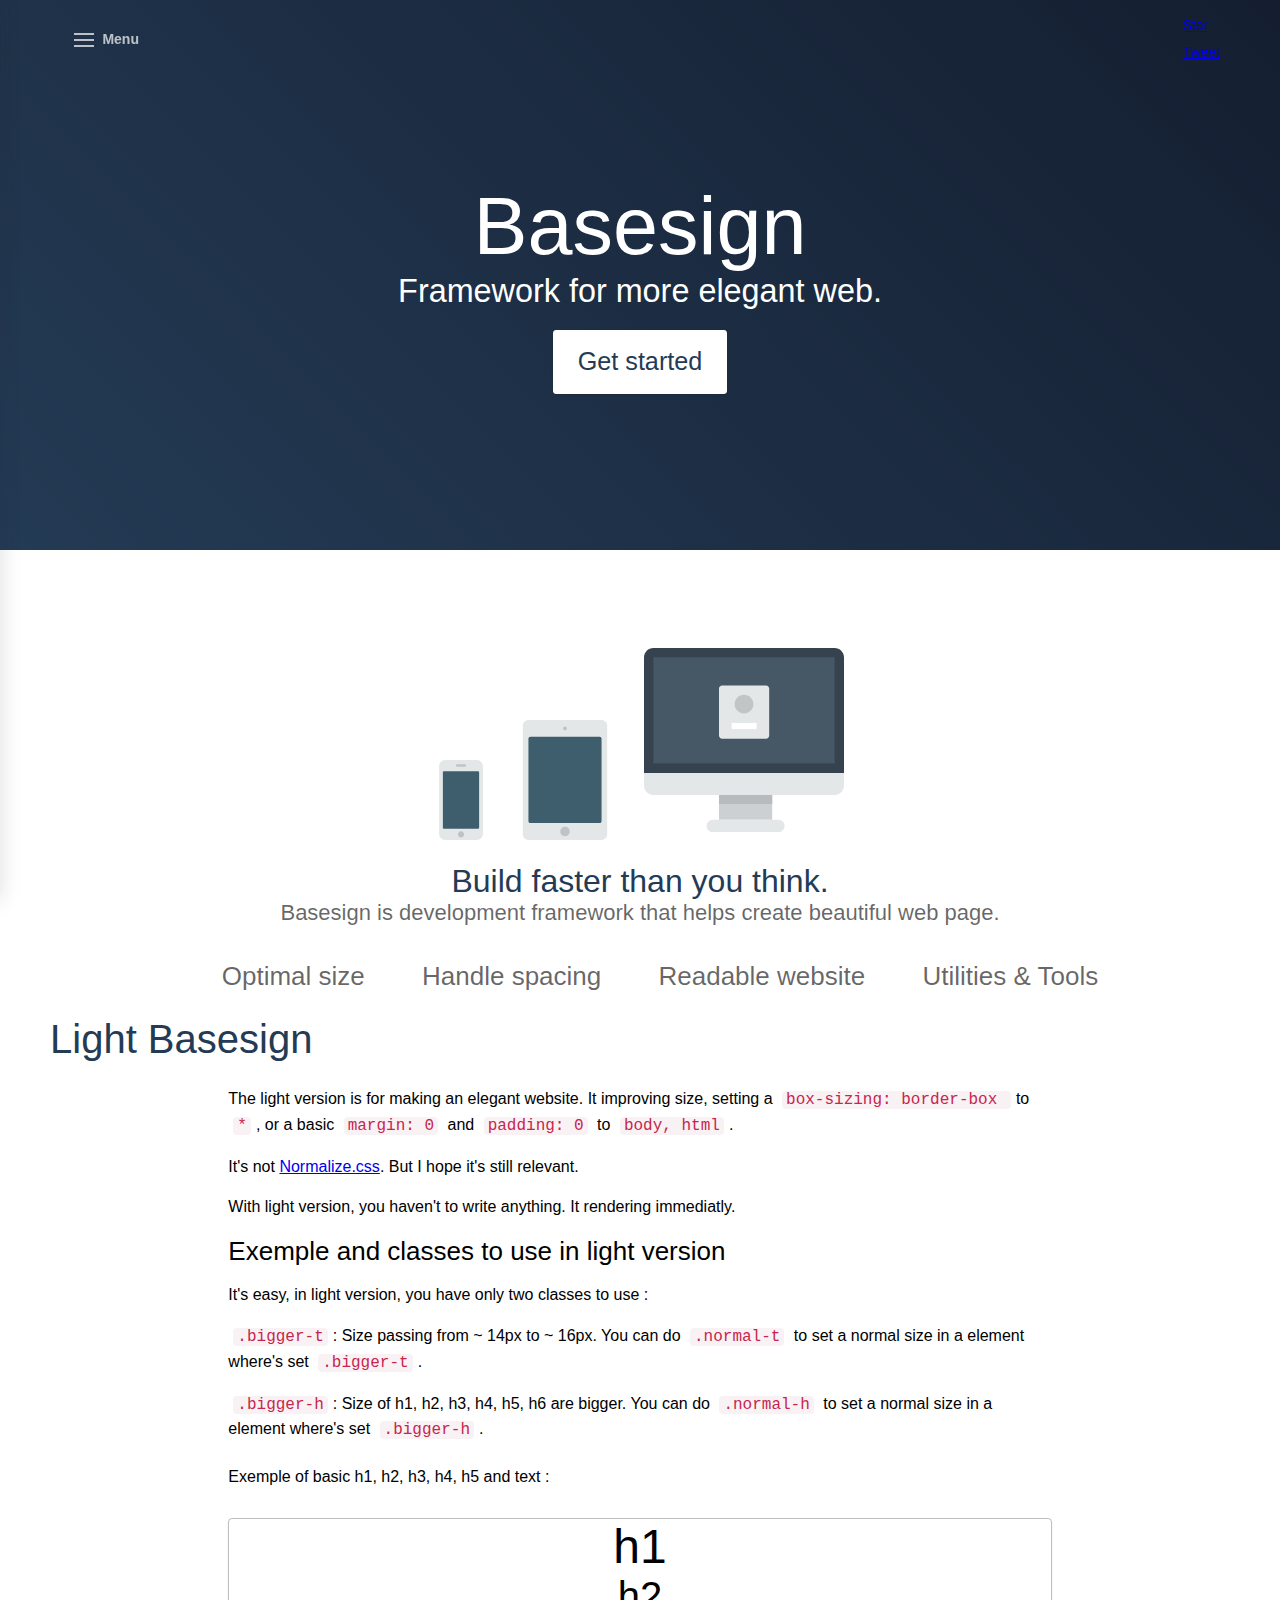
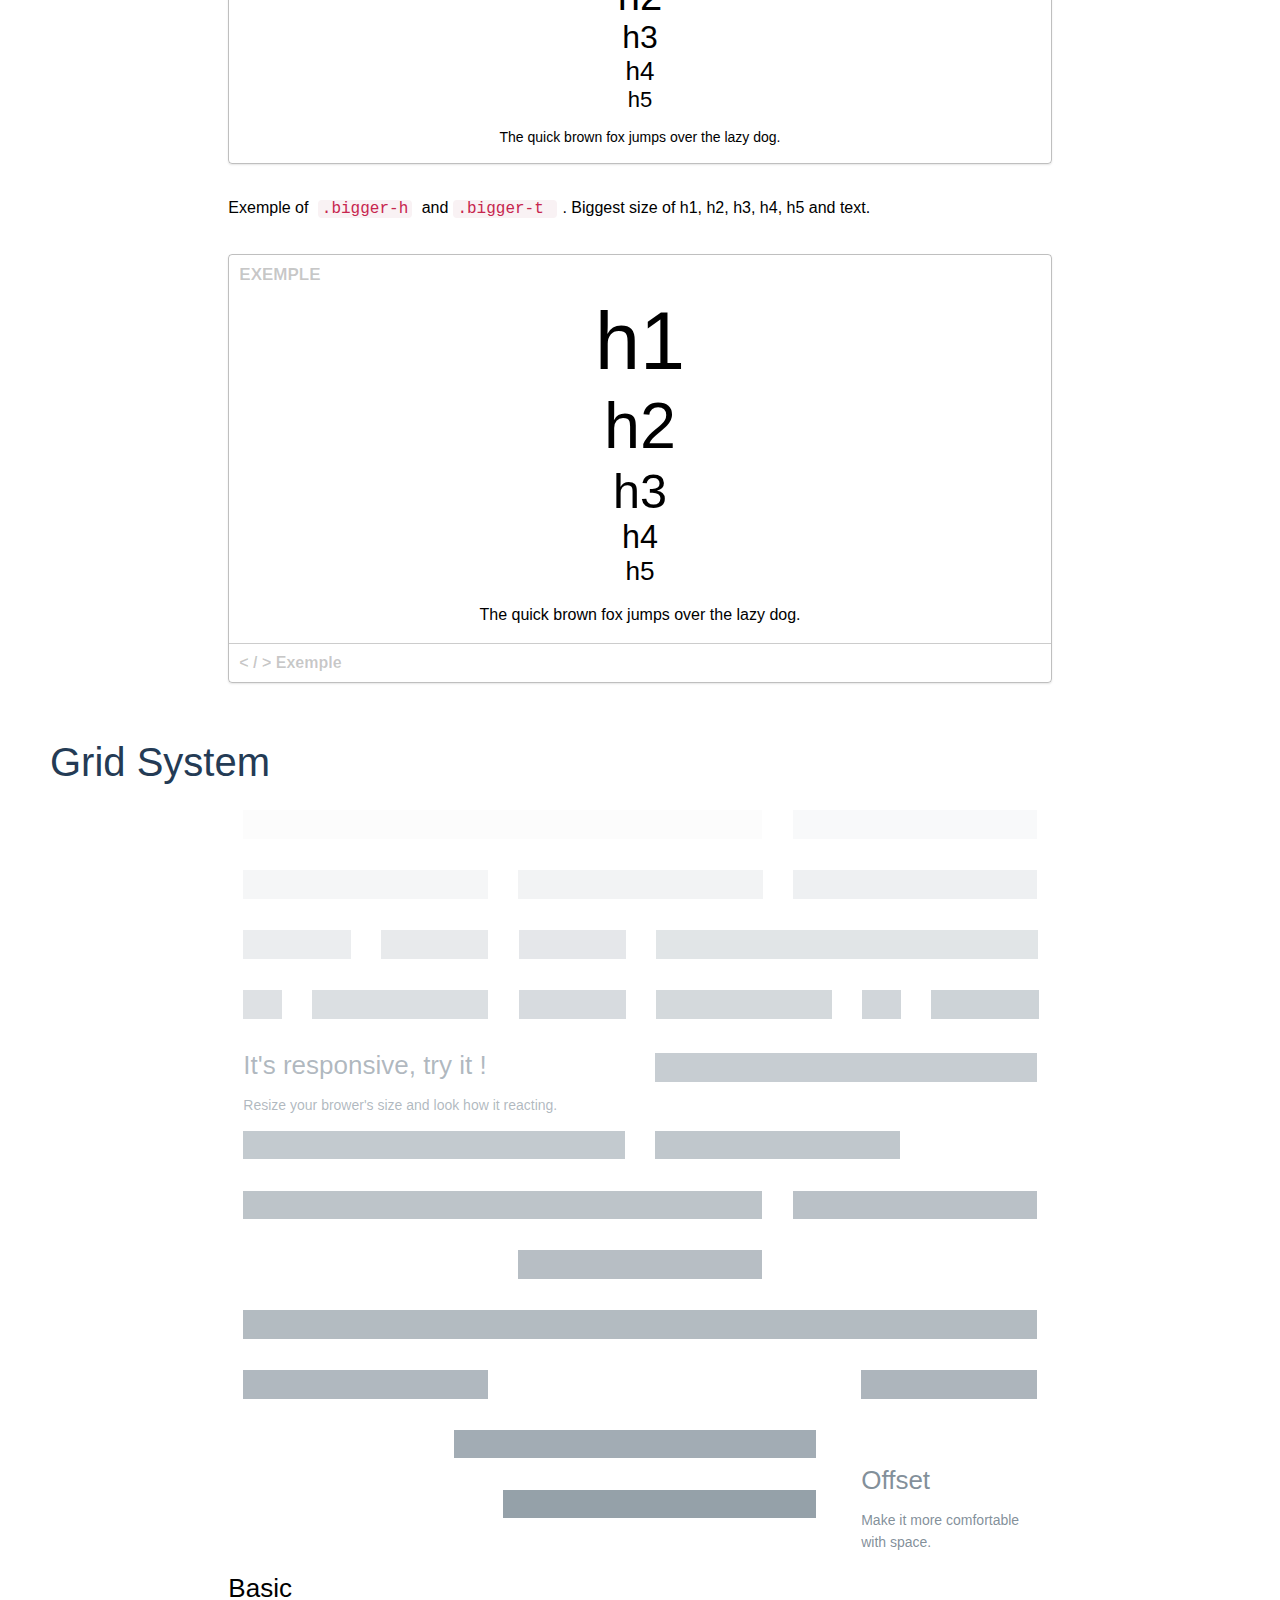
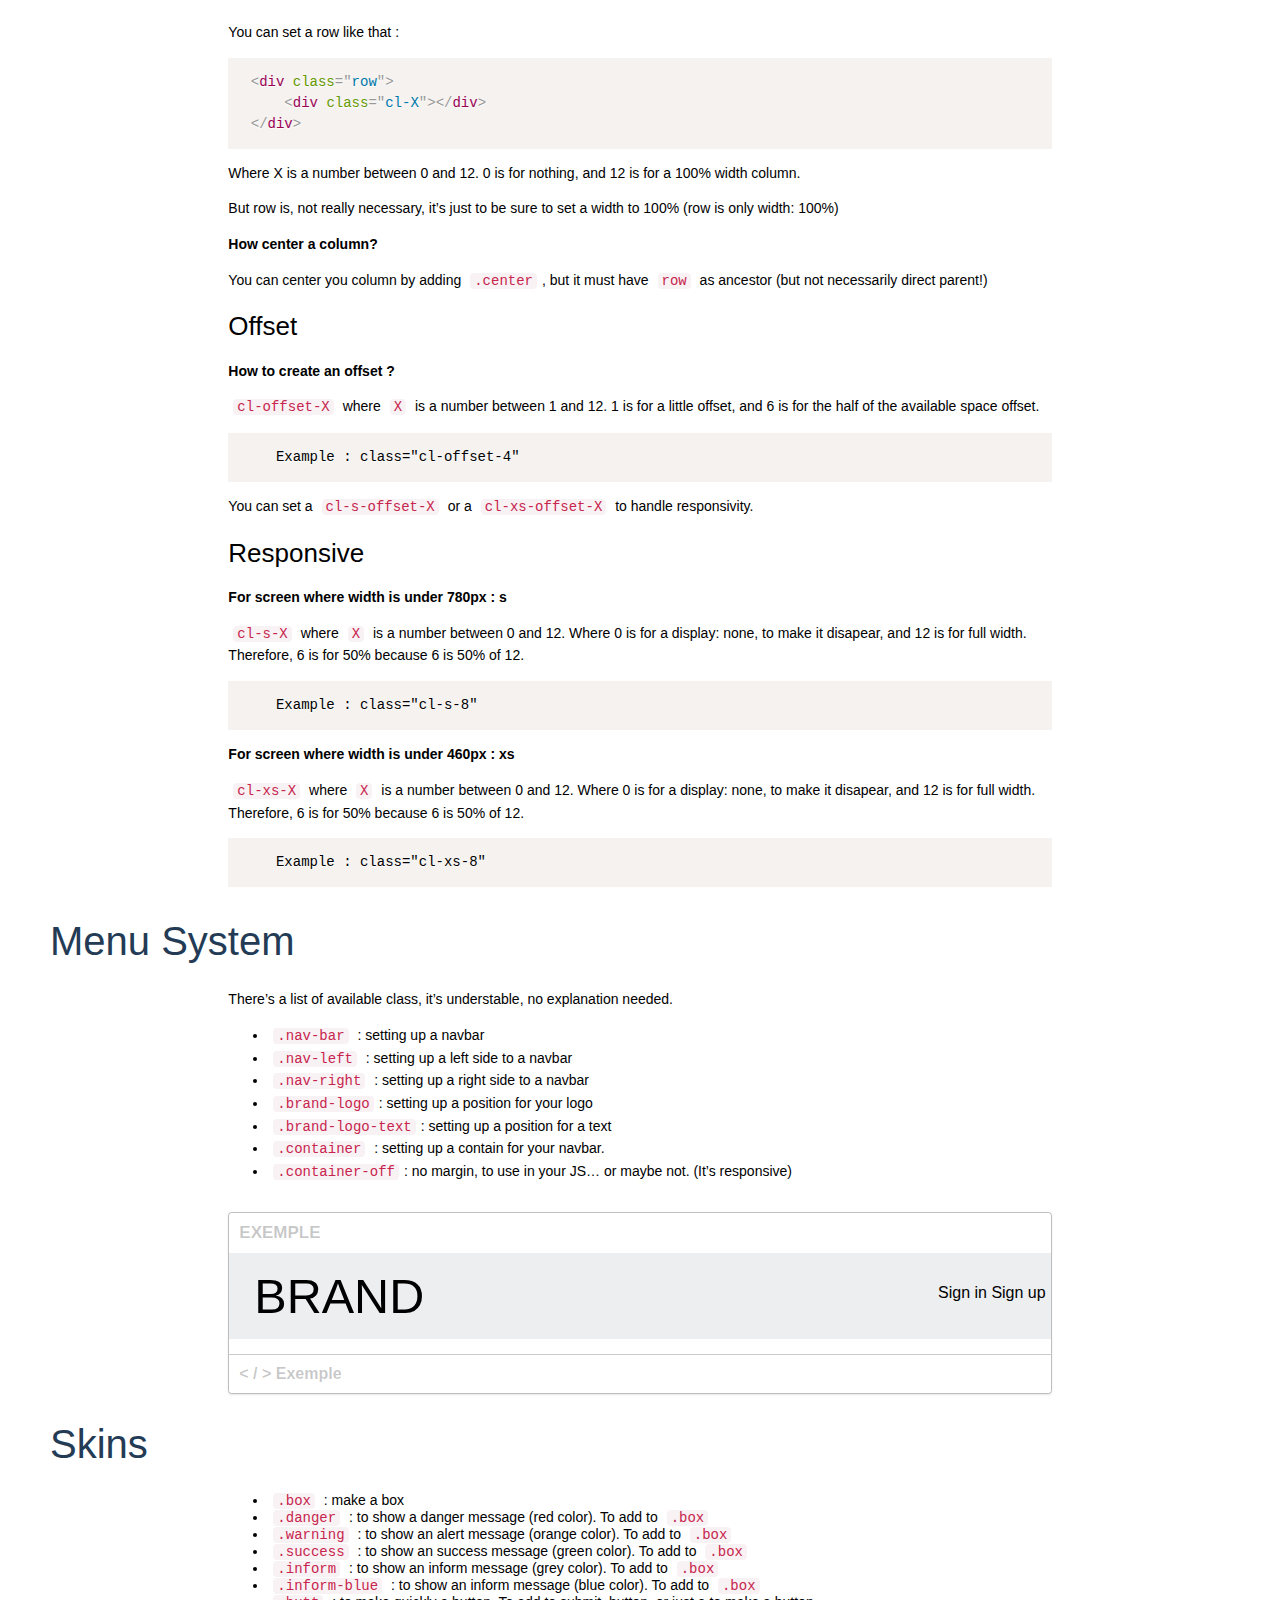
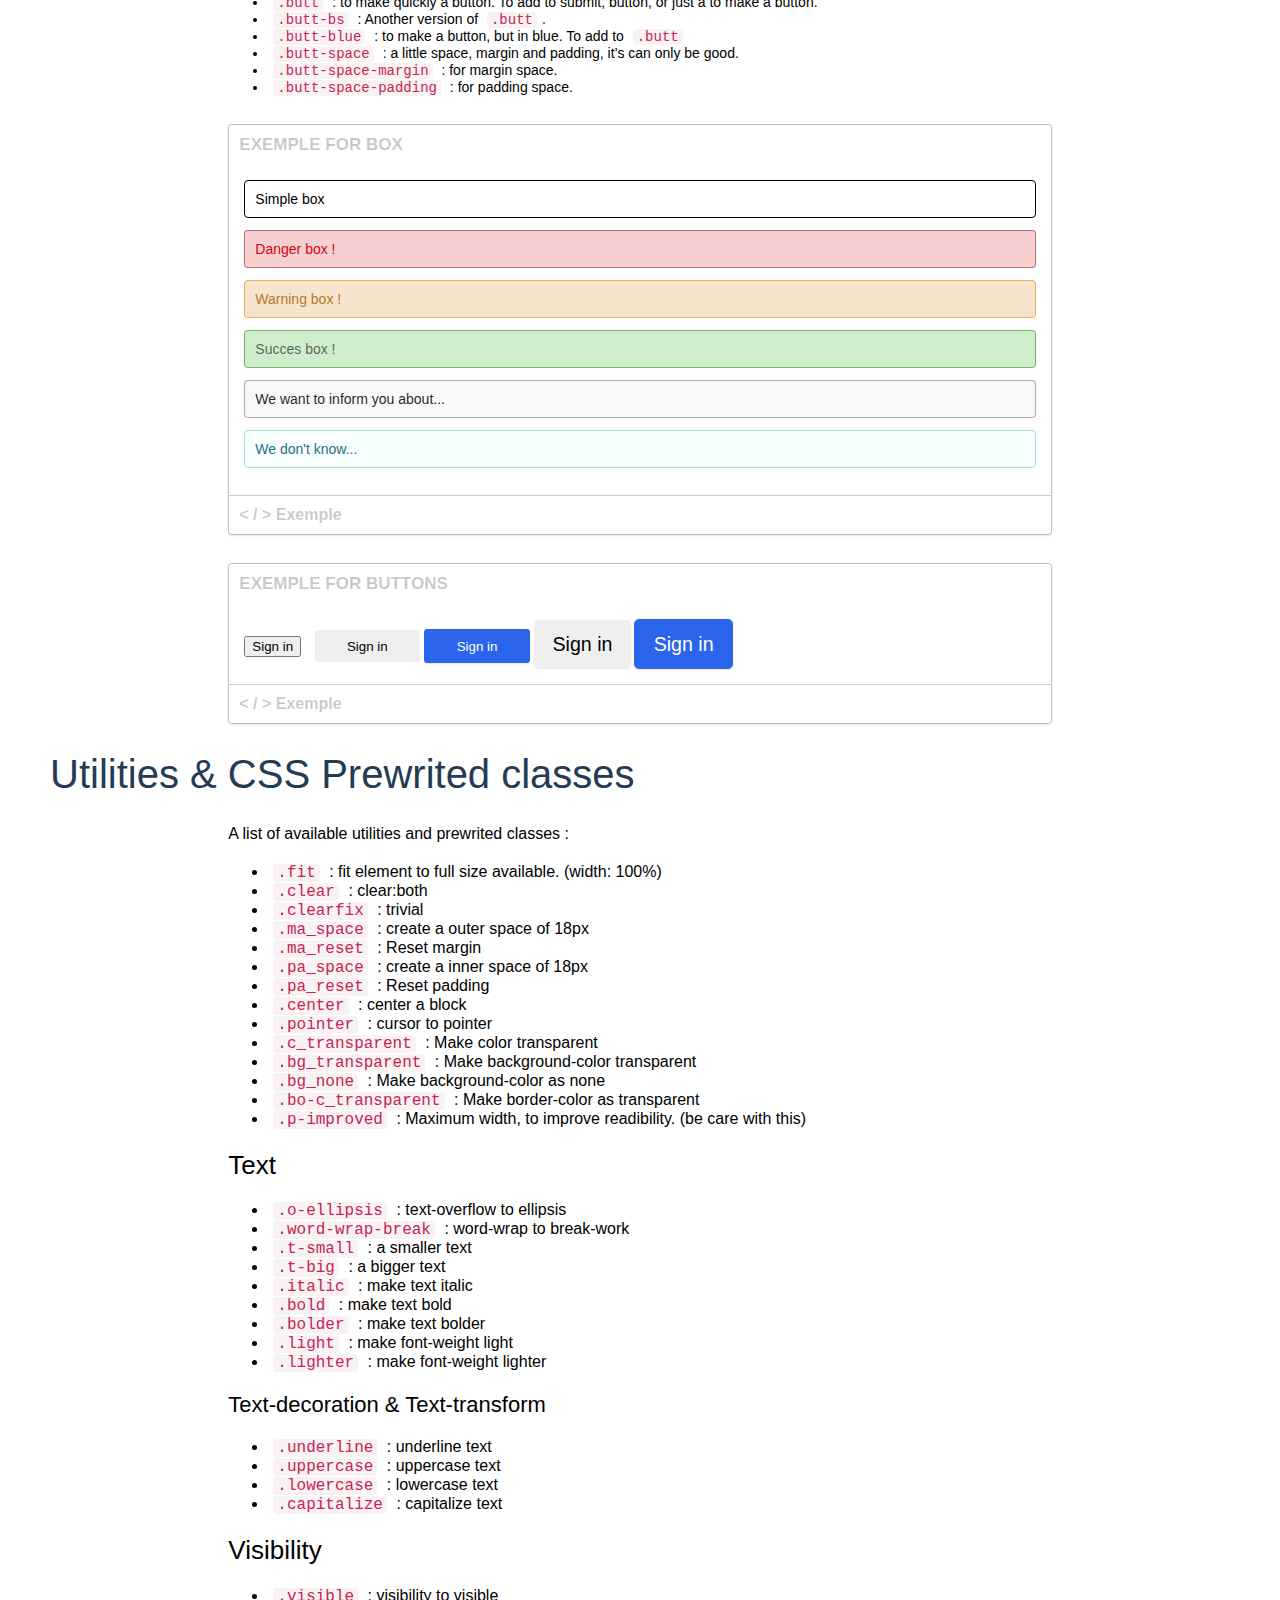
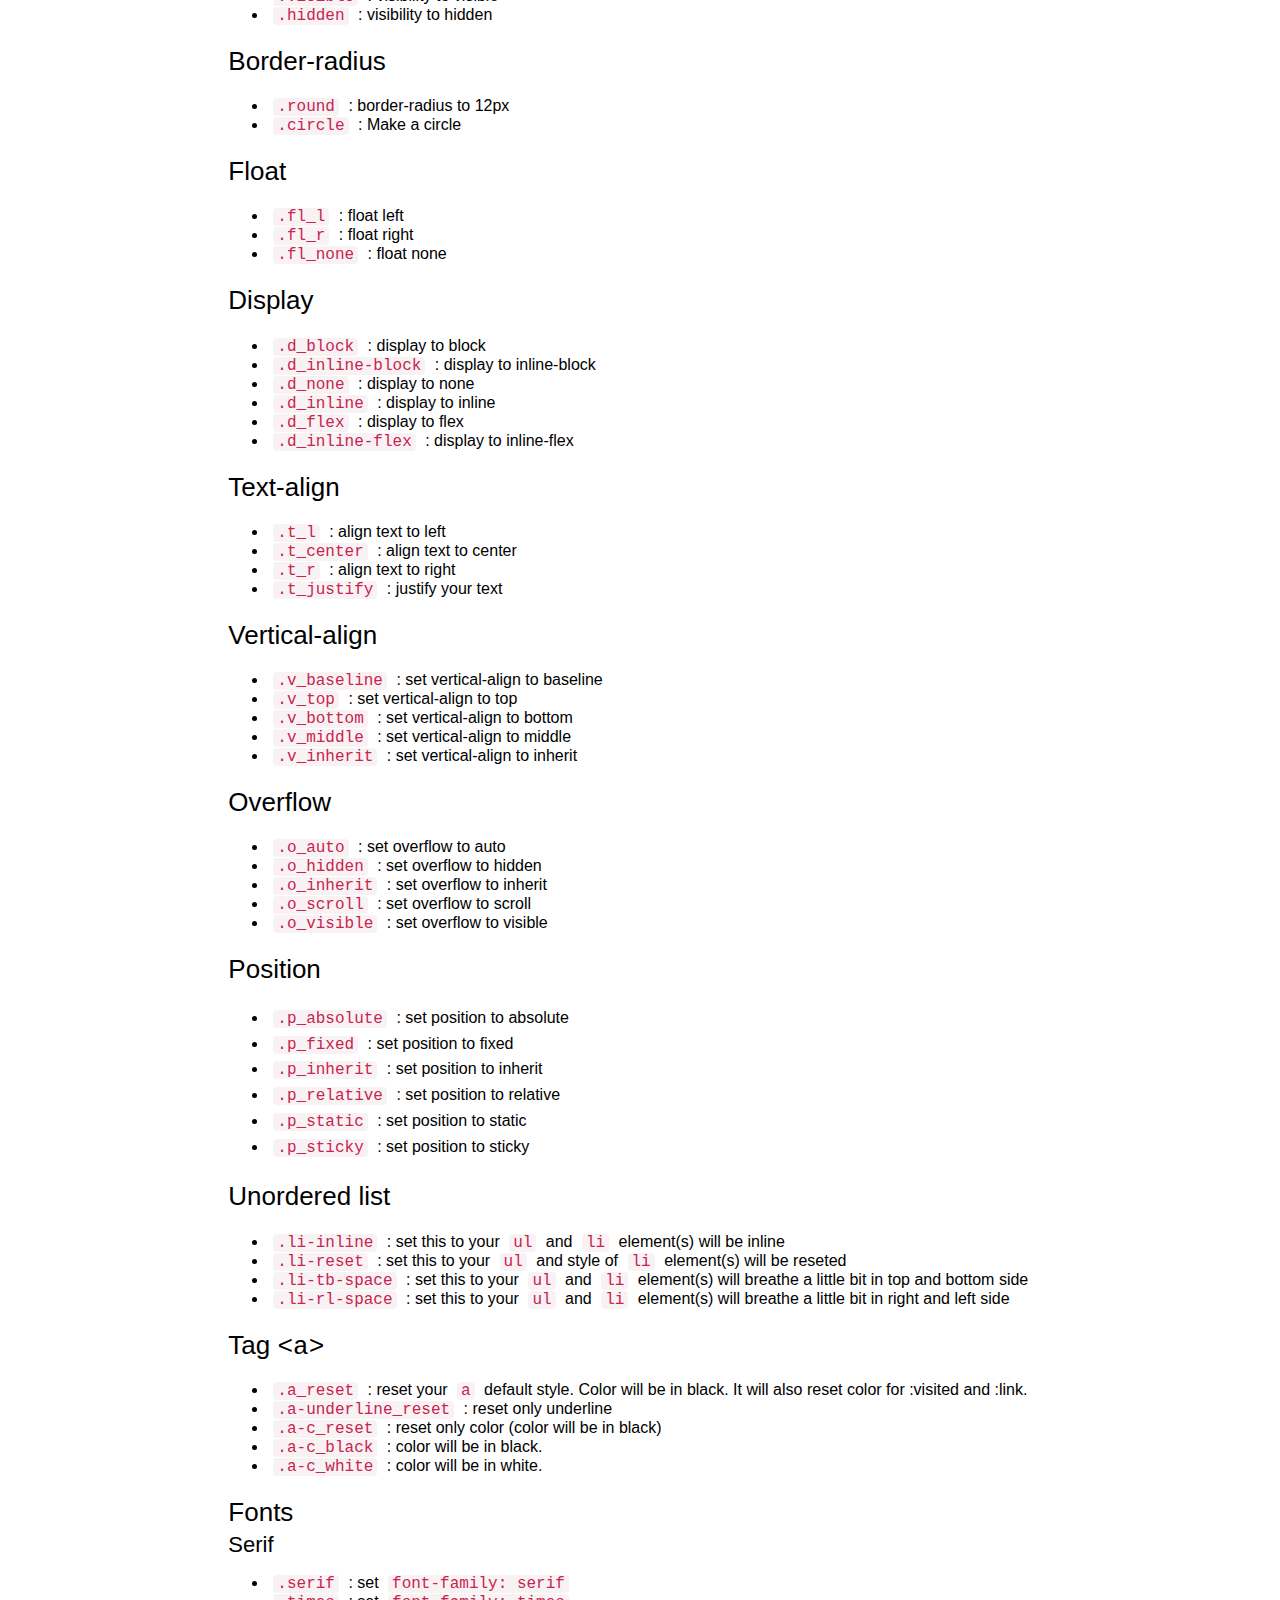
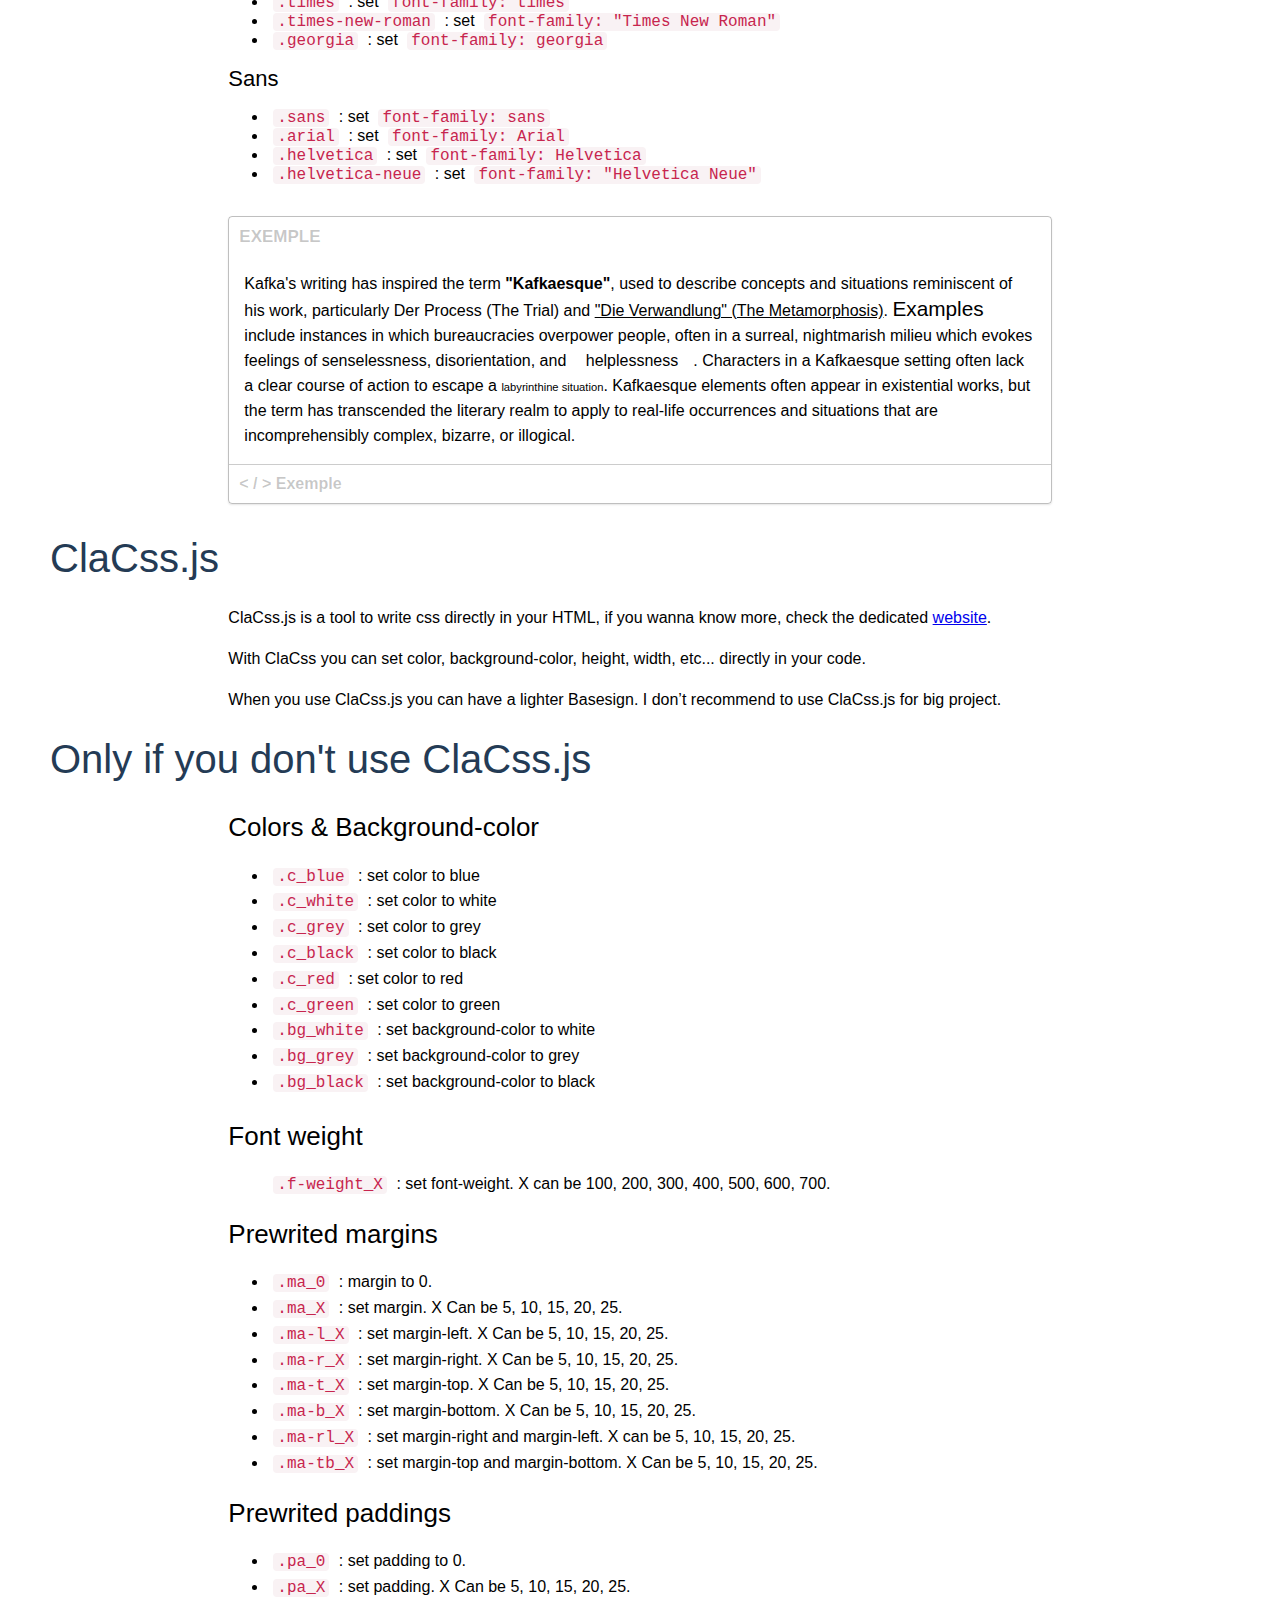
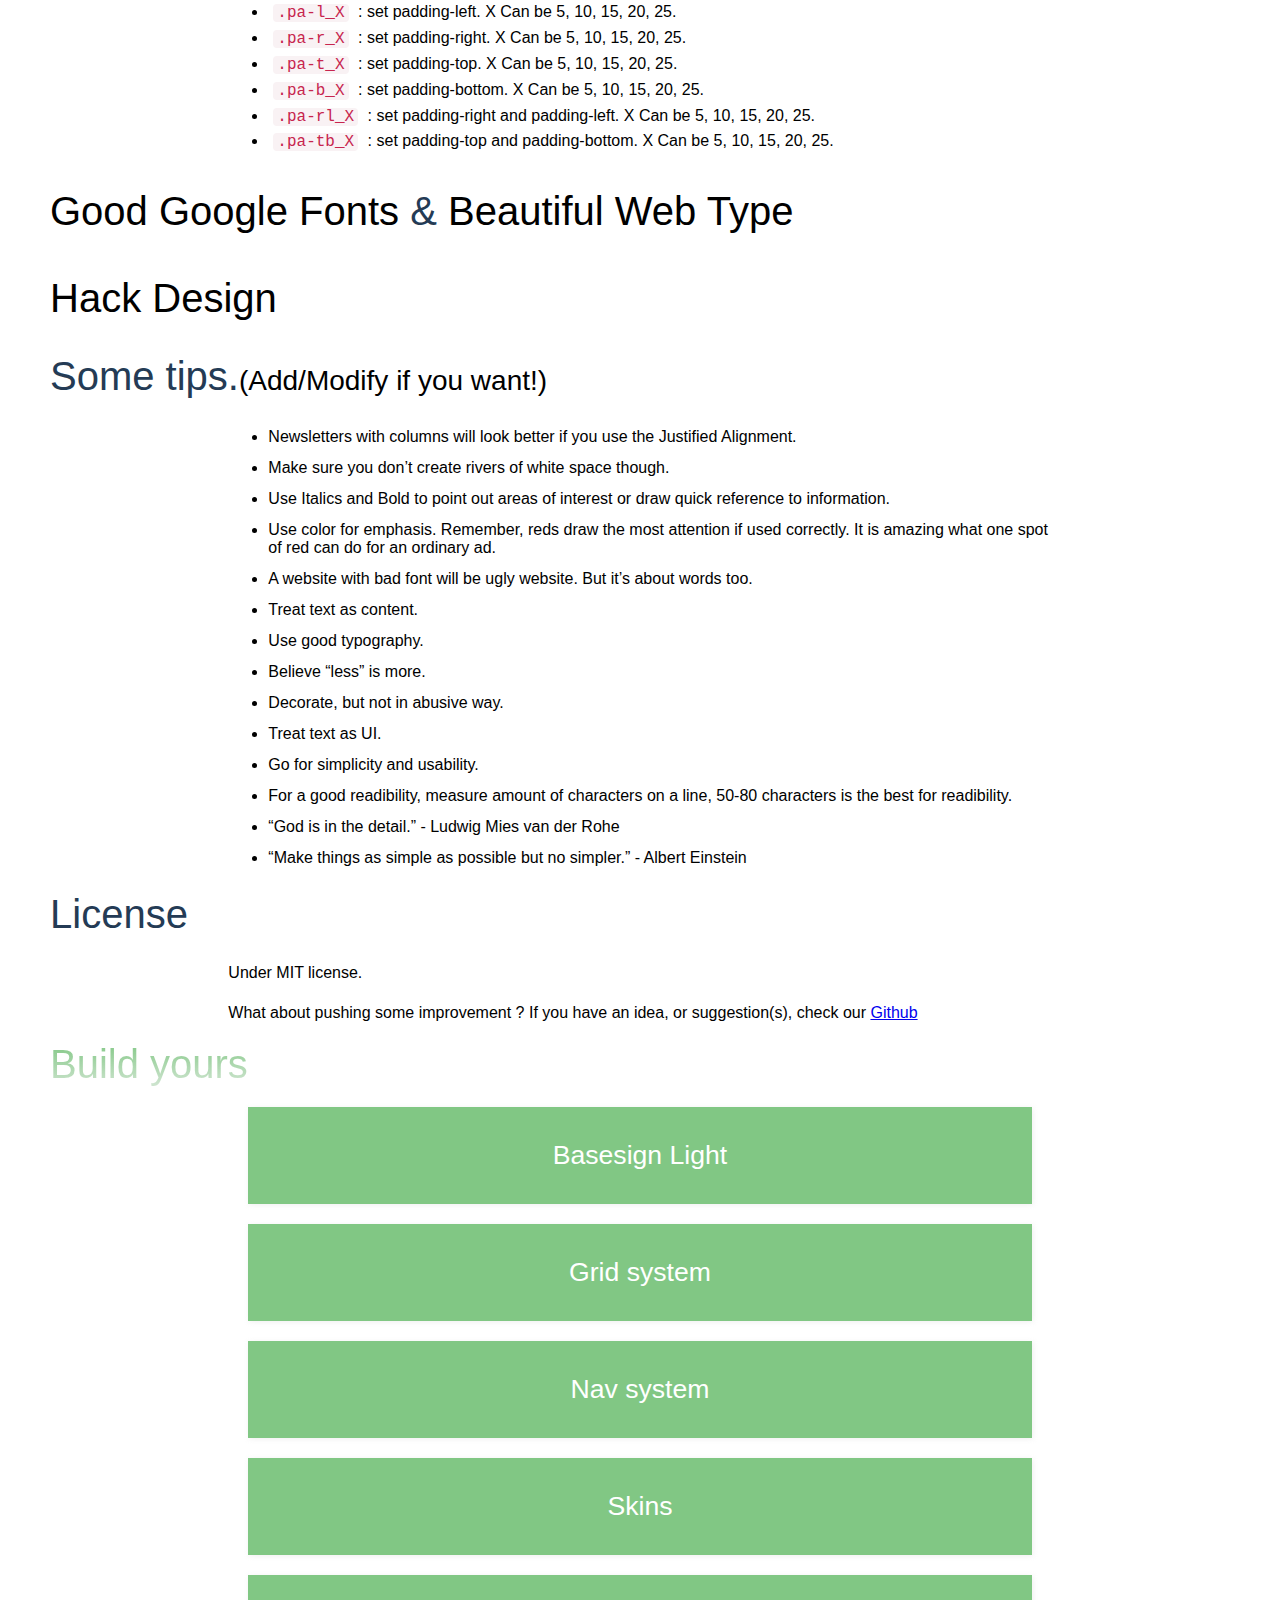
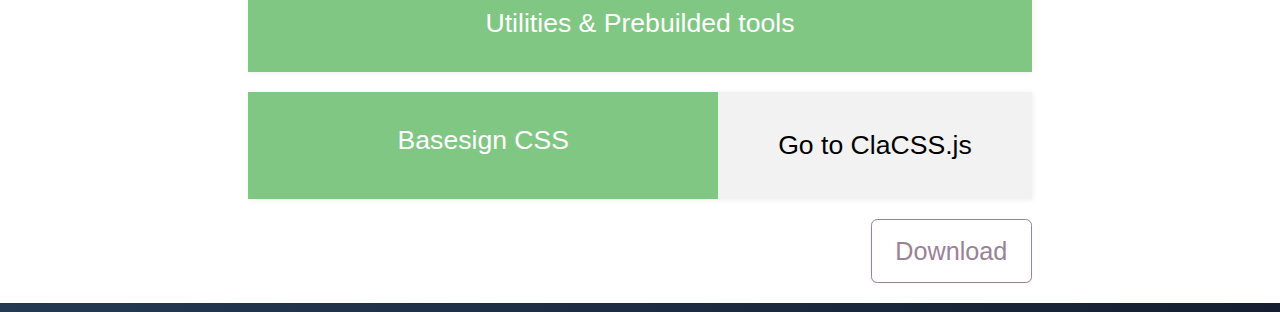
==== index.html @ 4b272cb1 "Update index.html" ====
<!DOCTYPE html>
<html lang="en">

<head>
    <meta charset="UTF-8">
    <title>Basesign - CSS Framework because we love elegance</title>
    <link rel="stylesheet" href="stylesheets/style.css">
    <link rel="stylesheet" href="Basesign/stylesheets/basesign.css">
    <link rel="stylesheet" href="stylesheets/prism.css">
    <link rel="apple-touch-icon" sizes="180x180" href="assets/apple-touch-icon.png">
    <link rel="icon" type="image/png" href="assets/favicon-32x32.png" sizes="32x32">
    <link rel="icon" type="image/png" href="assets/favicon-16x16.png" sizes="16x16">
    <link rel="manifest" href="assets/manifest.json">
    <link rel="mask-icon" href="assets/safari-pinned-tab.svg" color="#ffffff">
    <meta name="apple-mobile-web-app-title" content="Basesign">
    <meta name="application-name" content="Basesign">
    <meta name="theme-color" content="#ffffff">
    <meta name="viewport" content="width=device-width, initial-scale=1">
    <script src="js/jquery-3.1.1.min.js"></script>
    <script src="js/app.js"></script>
    <script async defer src="https://buttons.github.io/buttons.js"></script>
    <script>
        window.twttr = (function (d, s, id) {
            var js, fjs = d.getElementsByTagName(s)[0],
                t = window.twttr || {};
            if (d.getElementById(id)) return t;
            js = d.createElement(s);
            js.id = id;
            js.src = "https://platform.twitter.com/widgets.js";
            fjs.parentNode.insertBefore(js, fjs);

            t._e = [];
            t.ready = function (f) {
                t._e.push(f);
            };

            return t;
        }(document, "script", "twitter-wjs"));
    </script>
</head>

<body>
  <div class="page">
   <div class="menu left a-underline_reset a-c_white">
       <div class="menu-title">
           <a href="#"><span class="h3">Basesign</span><i>docs</i></a>
       </div>
       <div class="item">
           <a href="#introduction-bs"><h5>Introduction</h5></a>
           <a href="#build-yours-bs"><p>Download</p></a>
           <a href="#install-bs" id="menu-install"><p>Install</p></a>
       </div>
       <div class="item">
           <a href="#grid-bs"><h5>Grid System</h5></a>
           <a href="#Basic_1"><p>Basic</p></a>
           <a href="#Offset_2"><p>Offset</p></a>
           <a href="#Responsive_3"><p>Responsive</p></a>
       </div>
       <div class="item">
           <a href="#menu-bs"><h5>Menu System</h5></a>
       </div>
       <div class="item">
           <a href="#skins-bs"><h5>Skins</h5></a>
       </div>
       <div class="item">
           <a href="#utilities-bs"><h5>Utilities</h5></a>
           <a href="#general_1"><p>General</p></a>
           <a href="#Text_1"><p>Text</p></a>
           <a href="#Textdecoration__Texttransform_2"><p>Text-decoration</p></a>
           <a href="#Visibility_3"><p>Visibility</p></a>
           <a href="#Borderradius_4"><p>Border-radius</p></a>
           <a href="#Float_5"><p>Float</p></a>
           <a href="#Display_6"><p>Display</p></a>
           <a href="#Textalign_7"><p>Text-align</p></a>
           <a href="#Verticalalign_8"><p>Vertical-Align</p></a>
           <a href="#Overflow_9"><p>Overflow</p></a>
           <a href="#Position_10"><p>Position</p></a>
           <a href="#Unordered_list_11"><p>Unordered list</p></a>
           <a href="#Tag_a_12"><p>Tag &lt;a&gt;</p></a>
           <a href="#Fonts_13"><p>Fonts</p></a>
       </div>
       <div class="item">
           <a href="#claCss-bs"><h5>ClaCss.js</h5></a>
       </div>
       <div class="item">
           <a href="#no-clacss-js-bs"><h5>Don't use ClaCss.js?</h5></a>
           <a href="#Colors_noclacss-1"><p>Colors</p></a>
           <a href="#font_weight-noclacss-2"><p>Font-weight</p></a>
           <a href="#pre-margins-noclacss-3"><p>Margins</p></a>
           <a href="#pre-paddings-noclacss-4"><p>Paddings</p></a>
       </div>
       <div class="item">
           <a href="#good-google-fonts"><h5>Good Google Fonts</h5></a>
           <a href="#good-google-fonts"><h5>Beautiful Web Type</h5></a>
           <a href="#hackdesign-bs"><h5>HackDesign</h5></a>
           <a href="#design-tips-bs"><h5>Design Tips</h5></a>
       </div>
   </div>
   
    <div class="nav-bar fit p_fixed" id="nav-bar">
        <div class="container o_auto">
            <div class="nav-left">
                <div class="brand">
                    <span class="brand-logo c_white h3"> <a href="#" class="a-c_white a-underline_reset c_white">Basesign</a> </span>
                    <span id="menu-btn" class="c_white bold pointer hamburger hamburger-1">
                    <span class="d_inline-block p_relative" style="top: 7px;">
                        <span class="line"></span>
                        <span class="line"></span>
                        <span class="line"></span> 
                    </span>
        Menu
               </span>
                </div>

            </div>
            <div class="nav-right butt-github_twitter">
               <div class="butt-container d_inline-block">
                <div><a class="github-button" href="https://github.com/stabla/Basesign" data-count-href="/stabla/Basesign/stargazers" data-count-api="/repos/stabla/Basesign#stargazers_count" data-count-aria-label="# stargazers on GitHub" aria-label="Star stabla/Basesign on GitHub">Star</a></div>
                <div><a class="twitter-share-button d_block" href="https://twitter.com/intent/tweet?text=Basesign+is+a+CSS+Framework+for+more+elegant+web%2C+it+is+here+and+I+just+tried+it+%21" data-size="small"> Tweet</a></div>
                </div>
            </div>
        </div>
    </div>

    <div class="header-hero" id="header-hero">
        <div class="hero-text helvetica-neue t_center bigger-h c_white">
            <h1>Basesign</h1>
            <h4> Framework for more elegant web. </h4>
            <button class="butt-get_started bg-white">Get started</button>
            <div class="d_none butt-github_twitter">
               <div class="butt-container d_inline-block">
                <div><a class="github-button" href="https://github.com/stabla/Basesign" data-count-href="/stabla/Basesign/stargazers" data-count-api="/repos/stabla/Basesign#stargazers_count" data-count-aria-label="# stargazers on GitHub" aria-label="Star stabla/Basesign on GitHub">Star</a></div>
                <div><a class="twitter-share-button d_block" href="https://twitter.com/intent/tweet?text=Basesign+is+a+CSS+Framework+for+more+elegant+web%2C+it+is+here+and+I+just+tried+it+%21" data-size="small"> Tweet</a></div>
                </div>
            </div>
        </div>

    </div>
    <div class="header-frame t_center">
        <svg version="1.1" id="smartphone-svg" xmlns="http://www.w3.org/2000/svg" xmlns:xlink="http://www.w3.org/1999/xlink" x="0px" y="0px" viewbox="0 0 504.124 504.124" style="enable-background:new 0 0 504.124 504.124;" xml:space="preserve">
            <path style="fill:#E4E7E7;" d="M153.6,0h196.923c21.662,0,39.385,17.723,39.385,39.385v425.354
	c0,21.662-17.723,39.385-39.385,39.385H153.6c-21.662,0-39.385-17.723-39.385-39.385V39.385C114.215,17.723,131.939,0,153.6,0z" />
            <path style="fill:#3F5E6D;" d="M145.724,70.892H358.4c4.332,0,7.877,3.545,7.877,7.877v346.585c0,4.332-3.545,7.877-7.877,7.877
	H145.724c-4.332,0-7.877-3.545-7.877-7.877V78.769C137.846,74.437,141.392,70.892,145.724,70.892z" />
            <path style="fill:#BFC3C5;" d="M252.063,448.985c11.028,0,19.692,8.665,19.692,19.692c0,11.028-8.665,19.692-19.692,19.692
	c-11.028,0-19.692-8.665-19.692-19.692C232.37,457.649,241.034,448.985,252.063,448.985z M228.431,27.569h47.262
	c4.332,0,7.877,3.545,7.877,7.877s-3.545,7.877-7.877,7.877h-47.262c-4.332,0-7.877-3.545-7.877-7.877
	S224.099,27.569,228.431,27.569z" />
        </svg>

        <svg version="1.1" id="tablet-svg" xmlns="http://www.w3.org/2000/svg" xmlns:xlink="http://www.w3.org/1999/xlink" x="0px" y="0px" viewbox="0 0 504.124 504.124" style="enable-background:new 0 0 504.124 504.124;" xml:space="preserve">
            <path style="fill:#E4E7E7;" d="M98.462,0h307.2c12.997,0,23.631,10.634,23.631,23.631v456.862c0,12.997-10.634,23.631-23.631,23.631
	h-307.2c-12.997,0-23.631-10.634-23.631-23.631V23.631C74.831,10.634,85.465,0,98.462,0z" />
            <path style="fill:#3F5E6D;" d="M106.338,70.892h291.446c4.332,0,7.877,3.545,7.877,7.877v346.585c0,4.332-3.545,7.877-7.877,7.877
	H106.338c-4.332,0-7.877-3.545-7.877-7.877V78.769C98.462,74.437,102.006,70.892,106.338,70.892z" />
            <path style="fill:#BFC3C5;" d="M252.062,448.985c11.028,0,19.692,8.665,19.692,19.692c0,11.028-8.665,19.692-19.692,19.692
	c-11.028,0-19.692-8.665-19.692-19.692C232.369,457.649,241.034,448.985,252.062,448.985z M252.062,27.569
	c4.332,0,7.877,3.545,7.877,7.877s-3.545,7.877-7.877,7.877s-7.877-3.545-7.877-7.877S247.729,27.569,252.062,27.569z" />
        </svg>
        <svg version="1.1" id="computer-svg" xmlns="http://www.w3.org/2000/svg" xmlns:xlink="http://www.w3.org/1999/xlink" x="0px" y="0px" viewbox="0 0 393.847 393.847" style="enable-background:new 0 0 393.847 393.847;" xml:space="preserve">
            <path style="fill:#CCD0D2;" d="M147.692,304.641h104.763v49.231H147.692V304.641z" />
            <path style="fill:#E4E7E7;" d="M135.483,353.871h129.182c6.695,0,12.209,5.514,12.209,12.209s-5.514,12.209-12.209,12.209H135.483
	c-6.695,0-12.209-5.514-12.209-12.209S128.788,353.871,135.483,353.871z" />
            <path style="fill:#36434F;" d="M18.511,15.557h356.825c10.24,0,18.511,8.271,18.511,18.511v248.517c0,10.24-393.846,10.24-393.846,0
	V34.068C0,23.828,8.271,15.557,18.511,15.557z" />
            <path style="fill:#465765;" d="M18.511,34.068h356.825V243.2H18.511V34.068z" />
            <path style="fill:#E4E7E7;" d="M153.994,89.6h86.252c3.545,0,6.302,2.757,6.302,6.302v92.16c0,3.545-2.757,6.302-6.302,6.302
	h-86.252c-3.545,0-6.302-2.757-6.302-6.302V95.508C147.692,92.357,150.449,89.6,153.994,89.6z" />
            <path style="fill:#FFFFFF;" d="M172.505,163.249h49.231v12.209h-49.231V163.249z" />
            <path style="fill:#C2C5C5;" d="M196.923,107.717c10.24,0,18.511,8.271,18.511,18.511s-8.271,18.511-18.511,18.511
	s-18.511-8.271-18.511-18.511S186.683,107.717,196.923,107.717z" />
            <path style="fill:#B7BBBD;" d="M147.692,304.641h104.763v18.511H147.692V304.641z" />
            <path style="fill:#E4E7E7;" d="M0,286.523c0,10.24,8.271,18.511,18.511,18.511h356.825c10.24,0,18.511-8.271,18.511-18.511v-24.418
	H0V286.523z" />
        </svg>
        <h3 class="ma-t_20 custom-color-brand">Build faster than you think.</h3>
        <h5 class="custom-color-grey-2">Basesign is development framework that helps create beautiful web page. </h5>
    </div>
    <div class="frame">
        <div class="bs-base t_center">
            <ul class="li-inline ma-t_35 custom-color-grey-2">
                <li class="h4 ma-rl_25"> Optimal size </li>
                <li class="h4 ma-rl_25"> Handle spacing </li>
                <li class="h4 ma-rl_25"> Readable website </li>
                <li class="h4 ma-rl_25"> Utilities &amp; Tools </li>
            </ul>
        </div>
        <div class="light-bs" id="introduction-bs">
            <h2 class="ma-tb_25 ma-l_50 custom-color-brand"> Light Basesign </h2>
            <div class="row">
                <div class="cl-8 cl-s-10 cl-xs-12 center bigger-t">
                    <p> The light version is for making an elegant website. It improving size, setting a <code>box-sizing: border-box </code> to <code>*</code>, or a basic <code>margin: 0</code> and <code>padding: 0</code> to <code>body, html</code>.</p>
                    <p> It's not <a href="https://necolas.github.io/normalize.css/"> Normalize.css</a>. But I hope it's still relevant.</p>
                    <p>
                        With light version, you haven't to write anything. It rendering immediatly.
                    </p>
                    <h4> Exemple and classes to use in light version</h4>
                    <p> It's easy, in light version, you have only two classes to use :</p>
                    <p class="d_block"><code>.bigger-t</code>: Size passing from &#126; 14px to &#126; 16px. You can do <code>.normal-t</code> to set a normal size in a element where's set <code>.bigger-t</code>.</p>
                    <p><code>.bigger-h</code>: Size of h1, h2, h3, h4, h5, h6 are bigger. You can do <code>.normal-h</code> to set a normal size in a element where's set <code>.bigger-h</code>.</p>


                    <div class="ma-t_25"> Exemple of basic h1, h2, h3, h4, h5 and text :</div>
                    <div class="box-exemple">
                        <div class="title"></div>
                        <div class="normal-t t_center">
                            <h1>h1</h1>
                            <h2>h2</h2>
                            <h3>h3</h3>
                            <h4>h4</h4>
                            <h5>h5</h5>
                            <p>The quick brown fox jumps over the lazy dog.</p>
                        </div>
                    </div>

                    <p> Exemple of <code>.bigger-h</code> and<code>.bigger-t </code>. Biggest size of h1, h2, h3, h4, h5 and text.</p>
                    <div class="box-exemple">
                        <div class="title-exemple"></div>
                        <div class="bigger-h bigger-t t_center">
                            <h1>h1</h1>
                            <h2>h2</h2>
                            <h3>h3</h3>
                            <h4>h4</h4>
                            <h5>h5</h5>
                            <p>The quick brown fox jumps over the lazy dog.</p>
                        </div>
                        <div class="code-exemple">
                            <div class="title-code pointer"></div>
                            <div class="inside">
                                <div class="code-exemple">
                                    <pre><code class="language-html word-wrap-break">
&lt;div class="bigger-h bigger-t"&gt;
    &lt;h3&gt; Portland &lt;/h3&gt;
    &lt;p&gt; The &lt;span class="normal-t" &lt; largest city &lt;/span&gt; in the U.S. state of Oregon. &lt;/p&gt;
&lt;/div&gt;
                                    </code></pre>
                                </div>
                                <div class="title-result"></div>
                                <div class=" pa-rl_15 bigger-h bigger-t">
                                    <h3> Portland </h3>
                                    <p> The <span class="normal-t">largest city</span> in the U.S. state of Oregon.</p>
                                </div>
                            </div>

                        </div>
                    </div>
                </div>
            </div>

        </div>
        <div class="grid-bs o_auto" id="grid_bs"> 
            <h2 class="ma-tb_25 ma-l_50 custom-color-brand"> Grid System</h2>
            <div class="row">
                <div class="cl-8 cl-s-10 cl-xs-12 center">
                    <div class="cl cl-8"></div>
                    <div class="cl cl-4"></div>
                    <div class="cl cl-4"></div>
                    <div class="cl cl-4"></div>
                    <div class="cl cl-4"></div>
                    <div class="cl cl-2 cl-s-4"></div>
                    <div class="cl cl-2 cl-s-2"></div>
                    <div class="cl cl-2 cl-s-6"></div>
                    <div class="cl cl cl-6 cl-s-6"></div>
                    <div class="cl cl-1 cl-s-0"></div>
                    <div class="cl cl-3 cl-s-6"></div>
                    <div class="cl cl-2 cl-s-6"></div>
                    <div class="cl cl-3 cl-s-3"></div>
                    <div class="cl cl-1 cl-s-3"></div>
                    <div class="cl cl-2 cl-s-5"></div>
                    <div class="cl-6 cl-s-7 custom-color-grey">
                        <h4> It's responsive, try it ! </h4>
                        <p> Resize your brower's size and look how it reacting. </p>
                    </div>
                    <div class="cl cl-6"></div>
                    <div class="cl cl-6"></div>
                    <div class="cl cl-4"></div>
                    <div class="cl cl-8"></div>
                    <div class="cl cl-4"></div>
                    <div class="cl cl-offset-4 cl-4 cl-s-offset-4"></div>
                    <div class="cl cl-12 cl-s-12 cl-xs-6"></div>
                    <div class="cl cl-4 cl-s-5 cl-xs-6"></div>
                    <div class="cl cl-offset-5 cl-3 cl-s-offset-4 cl-s-7 cl-xs-0"></div>
                    <div class="cl-9 cl-s-7">
                        <div class="cl cl-offset-4 cl-8 cl-s-12 no-content-box custom-bg-grey"></div>
                        <div class="cl cl-offset-5 cl-7 cl-s-8 no-content-box custom-bg-greyer"></div>
                    </div>
                    <div class="cl-3 cl-s-5 custom-color-greyer" >
                        <h4> Offset </h4>
                        <p> Make it more comfortable with space. </p>
                    </div>
                    <h4><a id="Basic_1"></a>Basic</h4>
                    <p>You can set a row like that :</p>
                    <pre><code class="language-html"> &lt;div class=&quot;row&quot;&gt;
     &lt;div class=&quot;cl-X&quot;&gt;&lt;/div&gt;
 &lt;/div&gt;
</code></pre>
                    <p>Where X is a number between 0 and 12. 0 is for nothing, and 12 is for a 100% width column.</p>
                    <p>But row is, not really necessary, it’s just to be sure to set a width to 100% (row is only width: 100%)</p>
                    <p><strong> How center a column? </strong></p>
                    <p> You can center you column by adding <code>.center</code>, but it must have <code>row</code> as ancestor (but not necessarily direct parent!) </p>
                    <h4><a id="Offset_2"></a>Offset</h4>
                    <p><strong>How to create an offset ?</strong></p>
                    <p><code>cl-offset-X</code> where <code>X</code> is a number between 1 and 12. 1 is for a little offset, and 6 is for the half of the available space offset.</p>
                    <pre><code class="language-html">    Example : class=&quot;cl-offset-4&quot;
</code></pre>
                    <p> You can set a <code>cl-s-offset-X</code> or a <code>cl-xs-offset-X</code> to handle responsivity. </p>
                    <h4><a id="Responsive_3"></a>Responsive</h4>
                    <p><strong>For screen where width is under 780px : s</strong></p>
                    <p><code>cl-s-X</code> where <code>X</code> is a number between 0 and 12. Where 0 is for a display: none, to make it disapear, and 12 is for full width. Therefore, 6 is for 50% because 6 is 50% of 12.</p>
                    <pre><code class="language-html">    Example : class=&quot;cl-s-8&quot;
</code></pre>
                    <p><strong>For screen where width is under 460px : xs</strong></p>
                    <p><code>cl-xs-X</code> where <code>X</code> is a number between 0 and 12. Where 0 is for a display: none, to make it disapear, and 12 is for full width. Therefore, 6 is for 50% because 6 is 50% of 12.</p>
                    <pre><code class="language-html">    Example : class=&quot;cl-xs-8&quot;
</code></pre>

                </div>
            </div>
        </div>
        <div class="menu-bs" id="menu-bs">
            <h2 class="ma-tb_25 ma-l_50 custom-color-brand"> Menu System </h2>
            <div class="row">
                <div class="cl-8 cl-s-10 cl-xs-12 center">
                    <p>There’s a list of available class, it’s understable, no explanation needed.</p>
                    <ul>
                        <li>
                            <p><code>.nav-bar</code> : setting up a navbar</p>
                        </li>
                        <li>
                            <p><code>.nav-left</code> : setting up a left side to a navbar</p>
                        </li>
                        <li>
                            <p><code>.nav-right</code> : setting up a right side to a navbar</p>
                        </li>
                        <li>
                            <p><code>.brand-logo</code>: setting up a position for your logo</p>
                        </li>
                        <li>
                            <p><code>.brand-logo-text</code>: setting up a position for a text</p>
                        </li>
                        <li>
                            <p><code>.container</code> : setting up a contain for your navbar.</p>
                        </li>
                        <li>
                            <p><code>.container-off</code>: no margin, to use in your JS… or maybe not. (It’s responsive)</p>
                        </li>
                    </ul>
                    <div class="box-exemple">
                        <div class="title-exemple"></div>
                        <div class="bigger-h bigger-t">
                            <div class="nav-bar custom-bg-grey-clear ma-b_15">
                                <div class="nav-left">
                                    <div class="brand-logo-text">
                                        <h3>BRAND</h3>
                                    </div>
                                </div>
                                <div class="nav-right">
                                    <ul class="li-inline li-space">
                                        <li> Sign in </li>
                                        <li> Sign up </li>
                                    </ul>
                                </div>
                            </div>
                        </div>
                        <div class="code-exemple">
                            <div class="title-code pointer"></div>
                            <div class="inside">
                                <pre><code class="language-html word-wrap-break">
&lt;div class="nav-bar"&gt;
         &lt;div class="nav-left"&gt;
             &lt;div class="brand-logo-text"&gt;
                 &lt;h3&gt;BRAND&lt;/h3&gt;
             &lt;/div&gt;
         &lt;/div&gt;
         &lt;div class="nav-right"&gt;
                 &lt;ul class="li-inline li-space"&gt;
                     &lt;li&gt; Sign in &lt;/li&gt;
                     &lt;li&gt; Sign up &lt;/li&gt;
                 &lt;/ul&gt;
          &lt;/div&gt;
&lt;/div&gt;
                                    </code></pre>
                            </div>

                        </div>
                    </div>
                </div>
            </div>
        </div>
        <div class="skins-bs" id="skins-bs">
            <h2 class="ma-tb_25 ma-l_50 custom-color-brand"> Skins </h2>
            <div class="row">
                <div class="cl-8 cl-s-10 cl-xs-12 center">
                    <ul>
                        <li><code>.box</code> : make a box</li>
                        <li><code>.danger</code> : to show a danger message (red color). To add to <code>.box</code></li>
                        <li><code>.warning</code> : to show an alert message (orange color). To add to <code>.box</code></li>
                        <li><code>.success</code> : to show an success message (green color). To add to <code>.box</code></li>
                        <li><code>.inform</code> : to show an inform message (grey color). To add to <code>.box</code></li>
                        <li><code>.inform-blue</code> : to show an inform message (blue color). To add to <code>.box</code></li>
                        <li><code>.butt</code> : to make quickly a button. To add to submit, button, or just a to make a button.</li>
                        <li><code>.butt-bs</code> : Another version of <code>.butt</code>.</li>
                        <li><code>.butt-blue</code> : to make a button, but in blue. To add to <code>.butt</code></li>
                        <li><code>.butt-space</code> : a little space, margin and padding, it’s can only be good.</li>
                        <li><code>.butt-space-margin</code> : for margin space.</li>
                        <li><code>.butt-space-padding</code> : for padding space.</li>
                    </ul>
                    <div class="box-exemple">
                        <div class="title-exemple"> for box</div>
                        <div class="pa_space">
                            <div class="box">Simple box</div>
                            <div class="box danger">Danger box !</div>
                            <div class="box warning">Warning box !</div>
                            <div class="box success">Succes box !</div>
                            <div class="box inform"> We want to inform you about... </div>
                            <div class="box inform-blue"> We don't know... </div>
                        </div>
                        <div class="code-exemple">
                            <div class="title-code pointer"></div>
                            <div class="inside">
                                <pre><code class="language-html">
&lt;div class="box"&gt;Simple box&lt;/div&gt;
&lt;div class="box danger"&gt;Danger box !&lt;/div&gt;
&lt;div class="box warning"&gt;Warning box !&lt;/div&gt;
&lt;div class="box success"&gt;Succes box !&lt;/div&gt;
&lt;div class="box inform"&gt; We want to inform you about... &lt;/div&gt;
&lt;div class="box inform-blue"&gt; We don't know... &lt;/div&gt;
                                    </code></pre>
                            </div>

                        </div>
                    </div>
                    <div class="box-exemple">
                        <div class="title-exemple"> for buttons</div>
                        <div class="pa_space">
                            <button class="ma-r_10"> Sign in </button>
                            <button class="butt">Sign in</button>
                            <button class="butt butt-blue">Sign in</button>
                            <button class="butt-big">Sign in</button>
                            <button class="butt-big butt-blue ma-r_10">Sign in</button>
                        </div>
                        <div class="code-exemple">
                            <div class="title-code pointer"></div>
                            <div class="inside">
                                <pre><code class="language-html">
&lt;button&gt; Sign in &lt;/button&gt;
&lt;button class="butt"&gt;Sign in&lt;/button&gt;
&lt;button class="butt butt-blue"&gt;Sign in&lt;/button&gt;
&lt;button class="butt-big"&gt;Sign in&lt;/button&gt;
&lt;button class="butt-big butt-blue"&gt;Sign in&lt;/button&gt;
                           </code></pre>
                            </div>
                        </div>
                    </div>
                </div>
            </div>
        </div>
        <div class="utilities-bs" id="utilities-bs">
            <h2 class="ma-tb_25 ma-l_50 custom-color-brand"> Utilities &amp; CSS Prewrited classes </h2>
            <div class="row">
                <div class="cl-8 cl-s-10 cl-xs-12 center bigger-t">
                    <p id="general_1">A list of available utilities and prewrited classes :</p>
                    <ul>
                        <li><code>.fit</code> : fit element to full size available. (width: 100%)</li>
                        <li><code>.clear</code> : clear:both</li>
                        <li><code>.clearfix</code> : trivial</li>
                        <li><code>.ma_space</code> : create a outer space of 18px</li>
                        <li><code>.ma_reset</code> : Reset margin</li>
                        <li><code>.pa_space</code> : create a inner space of 18px</li>
                        <li><code>.pa_reset</code> : Reset padding</li>
                        <li><code>.center</code> : center a block</li>
                        <li><code>.pointer</code> : cursor to pointer</li>
                        <li><code>.c_transparent</code> : Make color transparent</li>
                        <li><code>.bg_transparent</code> : Make background-color transparent</li>
                        <li><code>.bg_none</code> : Make background-color as none</li>
                        <li><code>.bo-c_transparent</code> : Make border-color as transparent</li>
                        <li><code>.p-improved</code> : Maximum width, to improve readibility. (be care with this)</li>
                    </ul>
                    <h4><a id="Text_1"></a>Text</h4>
                    <ul>
                        <li><code>.o-ellipsis</code> : text-overflow to ellipsis</li>
                        <li><code>.word-wrap-break</code> : word-wrap to break-work</li>
                        <li><code>.t-small</code> : a smaller text</li>
                        <li><code>.t-big</code> : a bigger text</li>
                        <li><code>.italic</code> : make text italic</li>
                        <li><code>.bold</code> : make text bold</li>
                        <li><code>.bolder</code> : make text bolder</li>
                        <li><code>.light</code> : make font-weight light</li>
                        <li><code>.lighter</code> : make font-weight lighter</li>
                    </ul>
                    <h5><a id="Textdecoration__Texttransform_2"></a>Text-decoration &amp; Text-transform</h5>
                    <ul>
                        <li><code>.underline</code> : underline text</li>
                        <li><code>.uppercase</code> : uppercase text</li>
                        <li><code>.lowercase</code> : lowercase text</li>
                        <li><code>.capitalize</code> : capitalize text</li>
                    </ul>
                    <h4><a id="Visibility_3"></a>Visibility</h4>
                    <ul>
                        <li><code>.visible</code> : visibility to visible</li>
                        <li><code>.hidden</code> : visibility to hidden</li>
                    </ul>
                    <h4><a id="Borderradius_4"></a>Border-radius</h4>
                    <ul>
                        <li><code>.round</code> : border-radius to 12px</li>
                        <li><code>.circle</code> : Make a circle</li>
                    </ul>
                    <h4><a id="Float_5"></a>Float</h4>
                    <ul>
                        <li><code>.fl_l</code> : float left</li>
                        <li><code>.fl_r</code> : float right</li>
                        <li><code>.fl_none</code> : float none</li>
                    </ul>
                    <h4><a id="Display_6"></a>Display</h4>
                    <ul>
                        <li><code>.d_block</code> : display to block</li>
                        <li><code>.d_inline-block</code> : display to inline-block</li>
                        <li><code>.d_none</code> : display to none</li>
                        <li><code>.d_inline</code> : display to inline</li>
                        <li><code>.d_flex</code> : display to flex</li>
                        <li><code>.d_inline-flex</code> : display to inline-flex</li>
                    </ul>
                    <h4><a id="Textalign_7"></a>Text-align</h4>
                    <ul>
                        <li><code>.t_l</code> : align text to left</li>
                        <li><code>.t_center</code> : align text to center</li>
                        <li><code>.t_r</code> : align text to right</li>
                        <li><code>.t_justify</code> : justify your text</li>
                    </ul>
                    <h4><a id="Verticalalign_8"></a>Vertical-align</h4>
                    <ul>
                        <li><code>.v_baseline</code> : set vertical-align to baseline</li>
                        <li><code>.v_top</code> : set vertical-align to top</li>
                        <li><code>.v_bottom</code> : set vertical-align to bottom</li>
                        <li><code>.v_middle</code> : set vertical-align to middle</li>
                        <li><code>.v_inherit</code> : set vertical-align to inherit</li>
                    </ul>
                    <h4><a id="Overflow_9"></a>Overflow</h4>
                    <ul>
                        <li><code>.o_auto</code> : set overflow to auto</li>
                        <li><code>.o_hidden</code> : set overflow to hidden</li>
                        <li><code>.o_inherit</code> : set overflow to inherit</li>
                        <li><code>.o_scroll</code> : set overflow to scroll</li>
                        <li><code>.o_visible</code> : set overflow to visible</li>
                    </ul>
                    <h4><a id="Position_10"></a>Position</h4>
                    <ul>
                        <li>
                            <p><code>.p_absolute</code> : set position to absolute</p>
                        </li>
                        <li>
                            <p><code>.p_fixed</code> : set position to fixed</p>
                        </li>
                        <li>
                            <p><code>.p_inherit</code> : set position to inherit</p>
                        </li>
                        <li>
                            <p><code>.p_relative</code> : set position to relative</p>
                        </li>
                        <li>
                            <p><code>.p_static</code> : set position to static</p>
                        </li>
                        <li>
                            <p><code>.p_sticky</code> : set position to sticky</p>
                        </li>
                    </ul>
                    <h4><a id="Unordered_list_11"></a>Unordered list</h4>
                    <ul>
                        <li><code>.li-inline</code> : set this to your <code>ul</code> and <code>li</code> element(s) will be inline</li>
                        <li><code>.li-reset</code> : set this to your <code>ul</code> and style of <code>li</code> element(s) will be reseted</li>
                        <li><code>.li-tb-space</code> : set this to your <code>ul</code> and <code>li</code> element(s) will breathe a little bit in top and bottom side</li>
                        <li><code>.li-rl-space</code> : set this to your <code>ul</code> and <code>li</code> element(s) will breathe a little bit in right and left side</li>
                    </ul>
                    <h4><a id="Tag_a_12"></a>Tag <code>&lt;a&gt;</code></h4>
                    <ul>
                        <li><code>.a_reset</code> : reset your <code>a</code> default style. Color will be in black. It will also reset color for :visited and :link.</li>
                        <li><code>.a-underline_reset</code> : reset only underline</li>
                        <li><code>.a-c_reset</code> : reset only color (color will be in black)</li>
                        <li><code>.a-c_black</code> : color will be in black.</li>
                        <li><code>.a-c_white</code> : color will be in white.</li>
                    </ul>
                    <h4><a id="Fonts_13"></a>Fonts</h4>
                    <h5>Serif</h5>
                    <ul>
                        <li><code>.serif</code> : set <code>font-family: serif</code></li>
                        <li><code>.times</code> : set <code>font-family: times</code></li>
                        <li><code>.times-new-roman</code> : set <code>font-family: &quot;Times New Roman&quot;</code></li>
                        <li><code>.georgia</code> : set <code>font-family: georgia</code></li>
                    </ul>
                    <h5>Sans</h5>
                    <ul>
                        <li><code>.sans</code> : set <code>font-family: sans</code></li>
                        <li><code>.arial</code> : set <code>font-family: Arial</code></li>
                        <li><code>.helvetica</code> : set <code>font-family: Helvetica</code></li>
                        <li><code>.helvetica-neue</code> : set <code>font-family: &quot;Helvetica Neue&quot;</code></li>
                    </ul>

                    <div class="box-exemple">
                        <div class="title-exemple"></div>
                        <div class="pa_space">
                            <p class="p_improved center">
                                Kafka's writing has inspired the term <span class="bold">"Kafkaesque"</span>, used to describe concepts and situations reminiscent of his work, particularly Der Process (The Trial) and <span class="underline">"Die Verwandlung" (The Metamorphosis)</span>. <span class="t-big">Examples</span> include instances in which bureaucracies overpower people, often in a surreal, nightmarish milieu which evokes feelings of senselessness, disorientation, and <span class="ma_space">helplessness</span>. Characters in a Kafkaesque setting often lack a clear course of action to escape a <span class="t-small">labyrinthine situation</span>. Kafkaesque elements often appear in existential works, but the term has transcended the literary realm to apply to real-life occurrences and situations that are incomprehensibly complex, bizarre, or illogical.
                            </p>
                        </div>
                        <div class="code-exemple">
                            <div class="title-code pointer"></div>
                            <div class="inside">
                                <pre><code class="language-html">
&lt;p class="p-improved center"&gt;
Kafka's writing has inspired the term &lt;span class="bold"&gt;"Kafkaesque"&lt;/span&gt;, used to describe concepts and situations  reminiscent of his work, particularly Der Process (The Trial) and &lt;span class="underline"&gt;"Die Verwandlung" (The Metamorphosis)&lt;/span&gt;. &lt;span class="t-big"&gt;Examples&lt;/span&gt; include instances in which bureaucracies overpower people, often in a surreal, nightmarish milieu which evokes feelings of senselessness, disorientation, and &lt;span class="ma_space"&gt;helplessness&lt;/span&gt;. Characters in a Kafkaesque setting often lack a clear course of action to escape a &lt;span class="t-small"&gt;labyrinthine situation&lt;/span&gt;. Kafkaesque elements often appear in existential works, but the term has transcended the literary realm to apply to real-life occurrences and situations that are incomprehensibly complex, bizarre, or illogical.
&lt;/p&gt;
                           </code></pre>
                            </div>
                        </div>
                    </div>
                </div>
            </div>
        </div>
        <div class="clacss-bs" id="claCss-bs">
            <h2 class="ma-tb_25 ma-l_50 custom-color-brand"> ClaCss.js </h2>
            <div class="row">
                <div class="cl-8 cl-s-10 cl-xs-12 center bigger-t">
                    <p>ClaCss.js is a tool to write css directly in your HTML, if you wanna know more, check the dedicated <a href="https://github.com/stabla/ClaCss">website</a>.</p>

                    <p> With ClaCss you can set color, background-color, height, width, etc... directly in your code.</p>
                    <p>When you use ClaCss.js you can have a lighter Basesign. I don’t recommend to use ClaCss.js for big project.</p>
                </div>
            </div>
        </div>
        <div class="no-clacss-js" id="no-clacss-js-bs">
            <h2 class="ma-tb_25 ma-l_50 custom-color-brand"> Only if you don't use ClaCss.js </h2>
            <div class="row">
                <div class="cl-8 cl-s-10 cl-xs-12 center bigger-t">

                    <h4><a id="Colors_noclacss-1"></a>Colors &amp; Background-color</h4>
                    <ul>
                        <li>
                            <p><code>.c_blue</code> : set color to blue</p>
                        </li>
                        <li>
                            <p><code>.c_white</code> : set color to white</p>
                        </li>
                        <li>
                            <p><code>.c_grey</code> : set color to grey</p>
                        </li>
                        <li>
                            <p><code>.c_black</code> : set color to black</p>
                        </li>
                        <li>
                            <p><code>.c_red</code> : set color to red</p>
                        </li>
                        <li>
                            <p><code>.c_green</code> : set color to green</p>
                        </li>
                        <li>
                            <p><code>.bg_white</code> : set background-color to white</p>
                        </li>
                        <li>
                            <p><code>.bg_grey</code> : set background-color to grey</p>
                        </li>
                        <li class="ma-b_20">
                            <p><code>.bg_black</code> : set background-color to black</p>
                        </li>
                    </ul>
                    <h4><a id="font_weight-noclacss-2"></a>Font weight</h4>
                    <ul>
                        <p><code>.f-weight_X</code> : set font-weight. X can be 100, 200, 300, 400, 500, 600, 700.</p>
                    </ul>
                    <h4><a id="pre-margins-noclacss-3"></a>Prewrited margins</h4>
                    <ul>
                        <li>
                            <p><code>.ma_0</code> : margin to 0.</p>
                        </li>
                        <li>
                            <p><code>.ma_X</code> : set margin. X Can be 5, 10, 15, 20, 25.</p>
                        </li>
                        <li>
                            <p><code>.ma-l_X</code> : set margin-left. X Can be 5, 10, 15, 20, 25.</p>
                        </li>
                        <li>
                            <p><code>.ma-r_X</code> : set margin-right. X Can be 5, 10, 15, 20, 25.</p>
                        </li>
                        <li>
                            <p><code>.ma-t_X</code> : set margin-top. X Can be 5, 10, 15, 20, 25.</p>
                        </li>
                        <li>
                            <p><code>.ma-b_X</code> : set margin-bottom. X Can be 5, 10, 15, 20, 25.</p>
                        </li>
                        <li>
                            <p><code>.ma-rl_X</code> : set margin-right and margin-left. X can be 5, 10, 15, 20, 25.</p>
                        </li>
                        <li>
                            <p><code>.ma-tb_X</code> : set margin-top and margin-bottom. X Can be 5, 10, 15, 20, 25.</p>
                        </li>
                    </ul>
                    <h4><a id="pre-paddings-noclacss-4"></a>Prewrited paddings</h4>
                    <ul>
                        <li>
                            <p><code>.pa_0</code> : set padding to 0.</p>
                        </li>
                        <li>
                            <p><code>.pa_X</code> : set padding. X Can be 5, 10, 15, 20, 25.</p>
                        </li>
                        <li>
                            <p><code>.pa-l_X</code> : set padding-left. X Can be 5, 10, 15, 20, 25.</p>
                        </li>
                        <li>
                            <p><code>.pa-r_X</code> : set padding-right. X Can be 5, 10, 15, 20, 25.</p>
                        </li>
                        <li>
                            <p><code>.pa-t_X</code> : set padding-top. X Can be 5, 10, 15, 20, 25.</p>
                        </li>
                        <li>
                            <p><code>.pa-b_X</code> : set padding-bottom. X Can be 5, 10, 15, 20, 25.</p>
                        </li>
                        <li>
                            <p><code>.pa-rl_X</code> : set padding-right and padding-left. X Can be 5, 10, 15, 20, 25.</p>
                        </li>
                        <li>
                            <p><code>.pa-tb_X</code> : set padding-top and padding-bottom. X Can be 5, 10, 15, 20, 25.</p>
                        </li>
                    </ul>
                </div>
            </div>
        </div>

        <h2 class="ma-tb_25 ma-l_50 custom-color-brand" id="good-google-fonts"><a href="https://stabla.github.io/good-google-fonts/" class="a_reset">Good Google Fonts</a> &amp; <a href="http://chad.is/beautiful-web-type/" class="a_reset">Beautiful Web Type</a></h2>
        <h2 class="ma-tb_25 ma-l_50 custom-color-brand" id="hackdesign-bs"><a href="http://www.hackdesign.org" class="a_reset">Hack Design</a></h2>
        <h2 class="ma-tb_25 ma-l_50 custom-color-brand"> Some tips.<a href="https://github.com/stabla/Basesign" class="a_reset custom-color-brand t-small">(Add/Modify if you want!)</a></h2>
        <div class="design-tips row" id="design-tips-bs">
            <div class="cl-8 cl-s-10 cl-xs-12 center bigger-t">
                <ul class="li-tb-space">
                    <li>Newsletters with columns will look better if you use the Justified Alignment.</li>
                    <li>Make sure you don’t create rivers of white space though.</li>
                    <li>Use Italics and Bold to point out areas of interest or draw quick reference to information.</li>
                    <li>Use color for emphasis. Remember, reds draw the most attention if used correctly. It is amazing what one spot of red can do for an ordinary ad.</li>
                    <li>A website with bad font will be ugly website. But it’s about words too.</li>
                    <li>Treat text as content.</li>
                    <li>Use good typography.</li>
                    <li>Believe “less” is more.</li>
                    <li>Decorate, but not in abusive way.</li>
                    <li>Treat text as UI.</li>
                    <li>Go for simplicity and usability.</li>
                    <li>For a good readibility, measure amount of characters on a line, 50-80 characters is the best for readibility.</li>
                    <li>“God is in the detail.” - Ludwig Mies van der Rohe</li>
                    <li>“Make things as simple as possible but no simpler.” - Albert Einstein</li>
                </ul>
            </div>
        </div>

        <h2 class="ma-l_50 custom-color-brand"><a id="License"></a>License</h2>
        <div class="row">
            <div class="cl-8 cl-s-10 cl-xs-12 center bigger-t">
                <p>Under MIT license.</p>
                <p>What about pushing some improvement ? If you have an idea, or suggestion(s), check our <a href="https://github.com/stabla/Basesign">Github</a></p>
            </div>
        </div>


        <h2 class="ma-l_50 ma-b_20 custom-color-brand" id="build-yours-bs">Build yours</h2>
        <div class="build-yours ma-tb_20 d_block">
            <div class="row">
                <div class="cl-8 cl-s-10 cl-xs-12 center">
                    <div class="custom-dl">
                        <div class="box-custom-dl c_white">
                            <div class="ckbx custom-checkbox selected" id="basesign_light">Basesign Light</div>
                            <div class="ckbx custom-checkbox selected" id="bs_grid"> Grid system </div>
                            <div class="ckbx custom-checkbox selected" id="bs_nav"> Nav system </div>
                            <div class="ckbx custom-checkbox selected" id="bs_skins"> Skins </div>
                            <div class="ckbx custom-checkbox selected" id="bs_utilities"> Utilities &amp; Prebuilded tools </div>
                            <div class="choice-case custom-checkbox d_flex">
                                <div class="ckbx d_inline-block box-a selected" id="bs_noClaCss"> Basesign CSS</div>

                                <div class="d_inline-block box-b unselected" id="claCss"> 
                                <a href="https://github.com/stabla/ClaCss/zipball/master" class="a_reset">Go to ClaCSS.js</a>
                                </div>

                            </div>
                        </div>
                    </div>
                    <div class="custom-dl-btn o_auto">
                        <button class="custom-btn p_relative" id="create">Download</button>
                    </div>
                    <div class="text-to-head d_none" id="install-bs">
                           
                            <div class="nav-bar">
                        <pre><code class="language-html">
&lt;link rel="stylesheet" href="basesign.css"&gt;

&lt;!-- Only if you have selected Grid System --&gt;
&lt;meta name="viewport" content="width=device-width, initial-scale=1"&gt;
                        </code></pre>
                            </div>
                    </div>
                </div>
            </div>
        </div>
    </div>

    <div class="footer c_white pa_25">
        Find this project on <a href="https://www.github.com/stabla/Basesign" class="custom-color-blank a-underline_reset">Github</a>, or find me on my <a href="https://www.stabla.me" class="custom-color-blank a-underline_reset">website</a>.

    </div>
    </div>
    <script src="js/prism.js"></script>
</body>

</html>
---- stylesheets/style.css ----
/* @media */
@media (max-width: 764px) {
  /* line 4, ../sass/style.scss */
  .header-frame {
    padding-left: 15px;
    padding-right: 15px;
  }

  /* line 8, ../sass/style.scss */
  .frame .bs-base ul li {
    display: block;
  }

  /* line 11, ../sass/style.scss */
  #tablet-svg,
  #smartphone-svg {
    display: none !important;
  }

  /* line 15, ../sass/style.scss */
  .custom-checkbox {
    display: block !important;
  }

  /* line 18, ../sass/style.scss */
  .box-a {
    width: 100% !important;
    display: block !important;
  }

  /* line 22, ../sass/style.scss */
  .box-b {
    flex: none !important;
    display: block !important;
    width: 100% !important;
  }

  /* line 27, ../sass/style.scss */
  .nav-right {
    display: none;
  }

  /* line 30, ../sass/style.scss */
  .header-hero .butt-github_twitter {
    display: block;
    width: 80%;
    margin: 0 auto;
  }
  /* line 34, ../sass/style.scss */
  .header-hero .butt-github_twitter .butt-container div {
    margin-top: 20px;
    display: inline-block !important;
  }
}
/* Menu */
/* line 42, ../sass/style.scss */
.menu {
  min-width: 200px;
  width: 220px;
  height: 100%;
  overflow-y: scroll;
  background: #243b55;
  position: absolute;
  left: -220px;
  box-shadow: 0 0 20px rgba(34, 36, 38, 0.15);
}
/* line 43, ../sass/style.scss */
.menu a p {
  color: rgba(255, 255, 255, 0.5);
  font-size: 0.8em;
  line-height: 125%;
  text-transform: uppercase;
}
/* line 57, ../sass/style.scss */
.menu .menu-title {
  padding: 1.92857143em 1.14285714em;
}
/* line 60, ../sass/style.scss */
.menu .item {
  border-top: 1px solid rgba(255, 255, 255, 0.08);
  padding: 0.92857em 1.14286em;
}

/* line 66, ../sass/style.scss */
.hamburger .line {
  width: 20px;
  height: 2px;
  background-color: rgba(255, 255, 255, 0.7);
  display: block;
  margin: 4px auto;
  margin-right: 5px;
  -webkit-transition: all 0.3s ease-in-out;
  -o-transition: all 0.3s ease-in-out;
  transition: all 0.3s ease-in-out;
}

/* line 78, ../sass/style.scss */
.hamburger:hover {
  cursor: pointer;
  color: #fff;
}
/* line 81, ../sass/style.scss */
.hamburger:hover .line {
  background-color: #fff;
}

/* line 86, ../sass/style.scss */
.hamburger-1.is-active .line:nth-child(2) {
  opacity: 0;
}

/* line 90, ../sass/style.scss */
.hamburger-1.is-active .line:nth-child(1) {
  transform: rotate(45deg) translate(3px, 3px);
}

/* line 94, ../sass/style.scss */
.hamburger-1.is-active .line:nth-child(3) {
  transform: rotate(-45deg) translate(5px, -6px);
}

/* Hero & Navbar */
/* line 101, ../sass/style.scss */
.background-dark {
  background: linear-gradient(45deg, #243B55, #141E30);
}

/* line 105, ../sass/style.scss */
.nav {
  background: red;
  width: 100%;
  height: 50px;
}

/* line 111, ../sass/style.scss */
.nav-right {
  margin-right: -10px;
}

/* line 115, ../sass/style.scss */
.brand {
  position: relative;
  left: -150px;
  -webkit-transition: all 0.5s ease;
  -moz-transition: all 0.5s ease;
  -o-transition: all 0.5s ease;
  transition: all 0.5s ease;
}

/* line 124, ../sass/style.scss */
.brand-show {
  left: 0px;
}

/* line 128, ../sass/style.scss */
#menu-btn {
  background: 0 0;
  border-radius: .28571429rem;
  box-shadow: none;
  color: rgba(255, 255, 255, 0.7);
  fill: rgba(255, 255, 255, 0.7);
  height: 40px;
  line-height: 40px;
  padding: .78571429em .92857143em;
  -webkit-transition: all 0.3s ease-in-out;
  -o-transition: all 0.3s ease-in-out;
  transition: all 0.3s ease-in-out;
}
/* line 140, ../sass/style.scss */
#menu-btn:hover {
  background-color: rgba(255, 255, 255, 0.08);
  color: #fff;
  fill: #fff;
}

/* line 147, ../sass/style.scss */
.butt-github_twitter div:first-child {
  margin-bottom: 5px;
}

/* line 151, ../sass/style.scss */
.header-hero {
  height: 550px;
  background: linear-gradient(45deg, #243B55, #141E30);
}
/* line 154, ../sass/style.scss */
.header-hero .hero-text {
  padding-top: 180px;
}

/* line 159, ../sass/style.scss */
.butt-get_started {
  border-radius: .28571429rem;
  border: 1px solid white;
  background: white;
  color: #243B55;
  box-shadow: none;
  font-size: 1.8em;
  padding: 0.6457em 0.92857143em;
  margin-top: 20px;
  box-shadow: 0 1px 2px rgba(0, 0, 0, 0.1);
}

/* line 171, ../sass/style.scss */
.header-frame {
  margin-top: 9rem;
}

/* line 175, ../sass/style.scss */
#computer-svg {
  height: 200px;
  width: 200px;
  margin: 0 15px;
}

/* line 181, ../sass/style.scss */
#smartphone-svg {
  height: 80px;
  width: 80px;
}

/* line 186, ../sass/style.scss */
#tablet-svg {
  height: 120px;
  width: 120px;
}

/* Document blood */
/* line 194, ../sass/style.scss */
.box-exemple {
  border: 1px solid rgba(0, 0, 0, 0.25);
  border-radius: 0.25em;
  margin: 2em 0;
  box-shadow: 0 1px 2px rgba(0, 0, 0, 0.1);
}
/* line 199, ../sass/style.scss */
.box-exemple .title-exemple {
  padding: 10px;
  text-transform: uppercase;
  font-weight: 800;
  color: rgba(0, 0, 0, 0.22);
  font-size: 1.7rem;
}
/* line 205, ../sass/style.scss */
.box-exemple .title-exemple:before {
  content: 'Exemple';
}
/* line 210, ../sass/style.scss */
.box-exemple .code-exemple .title-code {
  border-top: 1px solid rgba(0, 0, 0, 0.2);
  font-size: 1.6rem;
  font-weight: 800;
  color: rgba(0, 0, 0, 0.22);
  padding: 10px;
}
/* line 216, ../sass/style.scss */
.box-exemple .code-exemple .title-code:before {
  content: '< / > Exemple ';
}
/* line 220, ../sass/style.scss */
.box-exemple .code-exemple .inside {
  display: none;
}
/* line 222, ../sass/style.scss */
.box-exemple .code-exemple .inside pre {
  margin: 0;
}
/* line 226, ../sass/style.scss */
.box-exemple .code-exemple .title-result {
  padding: 10px;
  text-transform: uppercase;
  font-weight: 800;
  color: rgba(0, 0, 0, 0.22);
  font-size: 1.6rem;
}
/* line 232, ../sass/style.scss */
.box-exemple .code-exemple .title-result:before {
  content: "Result";
}

/* line 240, ../sass/style.scss */
.grid-bs .row .cl-8 .cl {
  height: 2.8444rem;
  border-radius: .28571429rem;
  background-clip: content-box;
  margin-bottom: 2.8444rem;
  overflow: auto;
}
/* line 246, ../sass/style.scss */
.grid-bs .row .cl-8 .cl .no-content-box {
  background-clip: border-box;
}
/* line 251, ../sass/style.scss */
.grid-bs .row .cl:nth-child(1) {
  background-color: rgba(123, 137, 148, 0.025);
}
/* line 251, ../sass/style.scss */
.grid-bs .row .cl:nth-child(2) {
  background-color: rgba(123, 137, 148, 0.05);
}
/* line 251, ../sass/style.scss */
.grid-bs .row .cl:nth-child(3) {
  background-color: rgba(123, 137, 148, 0.075);
}
/* line 251, ../sass/style.scss */
.grid-bs .row .cl:nth-child(4) {
  background-color: rgba(123, 137, 148, 0.1);
}
/* line 251, ../sass/style.scss */
.grid-bs .row .cl:nth-child(5) {
  background-color: rgba(123, 137, 148, 0.125);
}
/* line 251, ../sass/style.scss */
.grid-bs .row .cl:nth-child(6) {
  background-color: rgba(123, 137, 148, 0.15);
}
/* line 251, ../sass/style.scss */
.grid-bs .row .cl:nth-child(7) {
  background-color: rgba(123, 137, 148, 0.175);
}
/* line 251, ../sass/style.scss */
.grid-bs .row .cl:nth-child(8) {
  background-color: rgba(123, 137, 148, 0.2);
}
/* line 251, ../sass/style.scss */
.grid-bs .row .cl:nth-child(9) {
  background-color: rgba(123, 137, 148, 0.225);
}
/* line 251, ../sass/style.scss */
.grid-bs .row .cl:nth-child(10) {
  background-color: rgba(123, 137, 148, 0.25);
}
/* line 251, ../sass/style.scss */
.grid-bs .row .cl:nth-child(11) {
  background-color: rgba(123, 137, 148, 0.275);
}
/* line 251, ../sass/style.scss */
.grid-bs .row .cl:nth-child(12) {
  background-color: rgba(123, 137, 148, 0.3);
}
/* line 251, ../sass/style.scss */
.grid-bs .row .cl:nth-child(13) {
  background-color: rgba(123, 137, 148, 0.325);
}
/* line 251, ../sass/style.scss */
.grid-bs .row .cl:nth-child(14) {
  background-color: rgba(123, 137, 148, 0.35);
}
/* line 251, ../sass/style.scss */
.grid-bs .row .cl:nth-child(15) {
  background-color: rgba(123, 137, 148, 0.375);
}
/* line 251, ../sass/style.scss */
.grid-bs .row .cl:nth-child(16) {
  background-color: rgba(123, 137, 148, 0.4);
}
/* line 251, ../sass/style.scss */
.grid-bs .row .cl:nth-child(17) {
  background-color: rgba(123, 137, 148, 0.425);
}
/* line 251, ../sass/style.scss */
.grid-bs .row .cl:nth-child(18) {
  background-color: rgba(123, 137, 148, 0.45);
}
/* line 251, ../sass/style.scss */
.grid-bs .row .cl:nth-child(19) {
  background-color: rgba(123, 137, 148, 0.475);
}
/* line 251, ../sass/style.scss */
.grid-bs .row .cl:nth-child(20) {
  background-color: rgba(123, 137, 148, 0.5);
}
/* line 251, ../sass/style.scss */
.grid-bs .row .cl:nth-child(21) {
  background-color: rgba(123, 137, 148, 0.525);
}
/* line 251, ../sass/style.scss */
.grid-bs .row .cl:nth-child(22) {
  background-color: rgba(123, 137, 148, 0.55);
}
/* line 251, ../sass/style.scss */
.grid-bs .row .cl:nth-child(23) {
  background-color: rgba(123, 137, 148, 0.575);
}
/* line 251, ../sass/style.scss */
.grid-bs .row .cl:nth-child(24) {
  background-color: rgba(123, 137, 148, 0.6);
}
/* line 251, ../sass/style.scss */
.grid-bs .row .cl:nth-child(25) {
  background-color: rgba(123, 137, 148, 0.625);
}
/* line 251, ../sass/style.scss */
.grid-bs .row .cl:nth-child(26) {
  background-color: rgba(123, 137, 148, 0.65);
}
/* line 251, ../sass/style.scss */
.grid-bs .row .cl:nth-child(27) {
  background-color: rgba(123, 137, 148, 0.675);
}

/* line 257, ../sass/style.scss */
#build-yours-bs {
  background-image: -webkit-linear-gradient(179deg, #81c784, rgba(0, 0, 0, 0.052));
  background-image: linear-gradient(179deg, #81c784, rgba(0, 0, 0, 0.052));
  color: #fff;
  background-clip: text;
  -webkit-background-clip: text;
  text-fill-color: transparent;
  -webkit-text-fill-color: transparent;
}

/* line 269, ../sass/style.scss */
.build-yours .choice-case .box-a {
  width: 60%;
}
/* line 272, ../sass/style.scss */
.build-yours .choice-case .box-b {
  flex: 1;
  padding: 33px 0;
}
/* line 277, ../sass/style.scss */
.build-yours .ckbx {
  padding: 33px;
}
/* line 280, ../sass/style.scss */
.build-yours .custom-checkbox {
  margin: 20px;
  font-size: 1.9em;
  text-align: center;
  -webkit-box-shadow: 1px 1px 5px 0px rgba(232, 232, 232, 0.64);
  -moz-box-shadow: 1px 1px 5px 0px rgba(232, 232, 232, 0.64);
  box-shadow: 1px 1px 5px 0px rgba(232, 232, 232, 0.64);
  transition: all 0.3s cubic-bezier(0.25, 0.8, 0.25, 1);
}
/* line 289, ../sass/style.scss */
.build-yours .custom-dl-btn {
  margin-left: 20px;
  margin-right: 20px;
}
/* line 292, ../sass/style.scss */
.build-yours .custom-dl-btn .custom-btn {
  border: 1px solid #9a8297;
  padding: 0.6457em 0.92857143em;
  font-size: 1.8em;
  background: #fff;
  box-shadow: 0 1px 2px rgba(0, 0, 0, 0.1);
  border-radius: .25em;
  color: #9a8297;
  transition: all 0.6s ease;
}
/* line 301, ../sass/style.scss */
.build-yours .custom-dl-btn .custom-btn:hover {
  background-color: #9a8297;
  color: #fff;
}

/* line 309, ../sass/style.scss */
.footer {
  background: linear-gradient(45deg, #243B55, #141E30);
}

/* tool */
/* line 316, ../sass/style.scss */
.custom-color-brand {
  color: #243B55;
}

/* line 320, ../sass/style.scss */
.custom-color-grey {
  color: rgba(123, 137, 148, 0.595);
}

/* line 324, ../sass/style.scss */
.custom-color-grey-2 {
  color: rgba(0, 0, 0, 0.6);
}

/* line 328, ../sass/style.scss */
.custom-color-greyer {
  color: rgba(123, 137, 148, 0.945);
}

/* line 332, ../sass/style.scss */
.custom-color-blank {
  color: #d6e1e5;
}

/* line 336, ../sass/style.scss */
.custom-bg-grey-clear {
  background-color: rgba(123, 137, 148, 0.142) !important;
}

/* line 340, ../sass/style.scss */
.custom-bg-grey {
  background-color: rgba(123, 137, 148, 0.7) !important;
}

/* line 344, ../sass/style.scss */
.custom-bg-greyer {
  background-color: rgba(123, 137, 148, 0.8) !important;
}

/* line 348, ../sass/style.scss */
.selected {
  background: #81c784;
}
/* line 350, ../sass/style.scss */
.selected:hover {
  background-color: #A5D6A7;
}

/* line 355, ../sass/style.scss */
.unselected {
  background: rgba(0, 0, 0, 0.052);
  color: rgba(0, 0, 0, 0.9);
}

/* line 360, ../sass/style.scss */
.move-to-left {
  right: 0px;
  border: 1px solid #fff;
  background-color: #fff;
  color: #243b55;
  margin-top: 26px;
  font-size: 1.6em;
  color: #c7254e;
  transform: translateX(0%);
  transition: all 0.9s ease;
}

/* line 372, ../sass/style.scss */
p code,
li code {
  color: #c7254e;
  background-color: #f9f2f4;
  border-radius: 4px;
  padding: 0px 4px;
  margin: 5px;
  overflow: auto;
}
---- Basesign/stylesheets/basesign.css ----
/* This file is SCSS-free. CSS only. */
* {
  box-sizing: border-box;
}

body,
html {
  margin: 0;
  padding: 0;
}

html {
  font-size: 62.5%;
  font-size: calc(1em * 0.625);
  /* fix for IE. */
  -webkit-text-size-adjust: 100%;
  -ms-text-size-adjust: 100%;
}

body {
  font-family: sans-serif;
  font-size: 14px;
  /* for browsers not understanding rem */
  font-size: 1.4rem;
}

/*
 * Responsive
 *
 */
@media (max-width: 768px) {
  body {
    font-size: 1.6em !important;
    font-size: 1.6rem !important;
  }

  textarea {
    font-size: 1.6em !important;
    font-size: 1.6rem !important;
  }

  .bigger-t {
    /*
     * If you use 16px for body, we change the size for biggest in responsive.
     */
    font-size: 1.8em !important;
    font-size: 1.8rem !important;
  }

  .bigger-t textarea {
    font-size: 1.8em !important;
    font-size: 1.8rem !important;
  }

  h1,
  .h1, .normal-s h1, .normal-s .h1 {
    font-size: 48px !important;
    /* for browsers not understanding rem */
    font-size: 4.8541rem !important;
  }

  h2,
  .h2, .normal-s h2, .normal-s .h2 {
    font-size: 40px !important;
    /* for browsers not understanding rem */
    font-size: 4.04508rem !important;
  }

  h3,
  .h3, .normal-s h3, .normal-s .h3 {
    font-size: 32px !important;
    /* for browsers not understanding rem */
    font-size: 3.23607rem !important;
  }

  h4,
  .h4, .normal-s h4, .normal-s .h4 {
    font-size: 26px !important;
    /* for browsers not understanding rem */
    font-size: 2.61803rem !important;
  }

  h5,
  .h5, .normal-s h5, .normal-s .h5 {
    font-size: 22px !important;
    /* for browsers not understanding rem */
    font-size: 2.18435rem !important;
  }

  .bigger-h h1,
  .bigger-h .h1 {
    font-size: 56px !important;
    /* for browsers not understanding rem */
    font-size: 5.6rem !important;
  }

  .bigger-h h2,
  .bigger-h .h2 {
    font-size: 48px !important;
    /* for browsers not understanding rem */
    font-size: 4.8rem !important;
  }

  .bigger-h h3,
  .bigger-h .h3 {
    font-size: 42px !important;
    /* for browsers not understanding rem */
    font-size: 4.2rem !important;
  }

  .bigger-h h4,
  .bigger-h .h4 {
    font-size: 32px !important;
    /* for browsers not understanding rem */
    font-size: 3.2rem !important;
  }

  .bigger-h h5,
  .bigger-h .h5 {
    font-size: 26px !important;
    /* for browsers not understanding rem */
    font-size: 2.6rem !important;
  }

  p,
  a {
    line-height: 1.4 !important;
  }

  p {
    max-width: none !important;
  }
}
/*
 * If you want 16px for body instead of 14px;
 */
.normal-t {
  font-size: 14px;
  /* for browsers not understanding rem */
  font-size: 1.4em;
  font-size: 1.4rem;
}

.normal-t textarea {
  font-size: 1.4em;
  font-size: 1.4rem;
  overflow: auto;
}

.bigger-t {
  font-size: 16px;
  /* for browsers not understanding rem */
  font-size: 1.6em;
  font-size: 1.6rem;
}

textarea {
  font-size: 1.4em;
  font-size: 1.4rem;
  overflow: auto;
}

.bigger-t textarea {
  font-size: 1.6em;
  font-size: 1.6rem;
}

/*
 *    Improve behavior. HTML5 display-role reset for older      *    browsers
 */
article,
aside,
details,
figcaption,
figure,
footer,
header,
hgroup,
main,
menu,
nav,
section {
  display: block;
}

button,
input,
optgroup,
select,
textarea {
  margin: 0;
}

:focus {
  outline: 0;
}

/*
 *    Improve size of small tag. big tag is a obsolete element.
 */
small {
  font-size: 80%;
}

/*    = h
 *    Setting nice size for h1, h2, h3, h4, h5.
 */
h1,
.h1,
h2,
.h2,
h3,
.h3,
h4,
.h4,
h5,
.h5 {
  margin: 0;
  padding: 0;
  font-weight: inherit;
}

h1,
.h1, .normal-s h1, .normal-s .h1 {
  font-size: 48px;
  font-size: 4.8rem;
}

h2,
.h2, .normal-s h2, .normal-s .h2 {
  font-size: 40px;
  font-size: 4rem;
}

h3,
.h3, .normal-s h3, .normal-s .h3 {
  font-size: 32px;
  font-size: 3.2rem;
}

h4,
.h4, .normal-s h4, .normal-s .h4 {
  font-size: 26px;
  font-size: 2.6rem;
}

h5,
.h5, .normal-s h5, .normal-s .h5 {
  font-size: 22px;
  font-size: 2.2rem;
}

.bigger-h h1,
.bigger-h .h1 {
  font-size: 80px;
  /* for browsers not understanding rem */
  font-size: 8.09017rem;
}

.bigger-h h2,
.bigger-h .h2 {
  font-size: 64px;
  /* for browsers not understanding rem */
  font-size: 6.47214rem;
}

.bigger-h h3,
.bigger-h .h3 {
  font-size: 48px;
  /* for browsers not understanding rem */
  font-size: 4.8541rem;
}

.bigger-h h4,
.bigger-h .h4 {
  font-size: 32px;
  /* for browsers not understanding rem */
  font-size: 3.23607rem;
}

.bigger-h h5,
.bigger-h .h5 {
  font-size: 28px;
  /* for browsers not understanding rem */
  font-size: 2.61803rem;
}

p,
a {
  line-height: 155%;
  /* I wanted 160%, but 150% is fine too, so 150% */
}

p {
  word-wrap: break-word;
  word-break: break-word;
}

a {
  background-color: transparent;
}

a:hover,
a:active {
  outline: none;
}

a img {
  border: 0;
}

img {
  border-style: none;
}

/*
 * Correct display IE10-.
 */
[hidden],
template {
  display: none;
}

blockquote,
q {
  quotes: none;
}

blockquote:before,
blockquote:after,
q:before,
q:after {
  content: '';
  content: none;
}

li p,
li ul {
  margin-bottom: 0;
  margin-top: 0;
}

/*
 * Correct table readibility.
 */
table {
  border-collapse: collapse;
  border-spacing: 0;
}

/* padding to make the table readable. */
th,
td {
  padding: 0.3em;
}

/* distinguishing table headers from data cells. */
th {
  font-weight: bold;
  text-align: center;
}

/*
 * 1. Coordinated marking to match cell's padding.
 *
 * 2. Centered so it doesn't blend in to other content.
 */
caption {
  margin-bottom: .5em;
  /* 1 */
  text-align: center;
  /* 2 */
}

input,
select {
  vertical-align: middle;
}

/*
 * Avoid radio, checkboxes, img misbehavior.
 * And improve displaying in IE.
 */
input[type="radio"],
input[type="checkbox"],
input[type="image"] {
  background-color: transparent;
  border: 0;
  padding: 0;
  box-sizing: border-box;
  /* Saf 5.1+, IE 8+, Op 9+  */
  width: auto;
}

/* From normalise.css
 *
 * Show the overflow in IE.
 * 1. Show the overflow in Edge.
 */
button,
input
 {
  overflow: visible;
}

/* From normalise.css
 *
 * Remove the inheritance of text transform in Edge, Firefox and IE.
 *
 * 1. Remove the inheritance of text transform in Firefox.
 */
button,
select
 {
  text-transform: none;
}

/** From normalize.css
 * 1. Prevent a WebKit bug where (2) destroys native `audio` and `video`
 *    controls in Android 4.
 * 2. Correct the inability to style clickable types in iOS and Safari.
 */
button,
html [type="button"],
[type="reset"],
[type="submit"] {
  -webkit-appearance: button;
  /* 2 */
  cursor: pointer;
}

button[disabled],
html input[disabled] {
  cursor: default;
}

/*
 * Improve input's appereance.
 *
 * Make it more pleasant
 *
 */
button::-moz-focus-inner,
input::-moz-focus-inner {
  padding: 0;
  border: 0;
}

input,
textarea {
  background-color: #fff;
  background-repeat: no-repeat;
  background-position: right 8px center;
  border: 1px solid #ddd;
  border-radius: 3px;
  color: #333;
  outline: none;
  line-height: 20px;
  min-height: 34px;
  padding: 6px 14px;
  vertical-align: middle;
}

input[type=file], input[type=color] {
  border: none;
}

input[type=text],
input[type=number],
input[type=button],
input[type=date],
input[type=datetime],
input[type=datetime-local],
input[type=email],
input[type=number],
input[type=password],
input[type=search],
input[type=tel],
input[type=url],
input[type=week] {
  box-shadow: inset 0 1px 2px rgba(0, 0, 0, 0.075);
}

input[type=submit] {
  background-color: #2B65EC;
  background-position: right 8px center;
  border: 1px solid #2B65EC;
  color: #fff;
  padding: 6px 14px;
}
input[type=submit]:focus {
  background-color: #6495ED;
  border: 1px solid #6495ED;
}

@-moz-document url-prefix() {
  .selector {
    color: lime;
  }
}
/*
 * Fix font-family for next tags.
 *
 */
pre,
code,
kbd,
samp,
tt {
  font-family: monospace, monospace;
}

xmp {
  white-space: pre-wrap;
  word-break: break-all;
}

.row {
  width: 100%;
}

.row .center {
  margin: 0 auto;
  display: block;
  float: none;
}

.cl-1, .cl-s-1, .cl-xs-1, .cl-2, .cl-s-2, .cl-xs-2, .cl-3, .cl-s-3, .cl-xs-3, .cl-4, .cl-s-4, .cl-xs-4, .cl-5, .cl-s-5, .cl-xs-5, .cl-6, .cl-s-6, .cl-xs-6, .cl-7, .cl-s-7, .cl-xs-7, .cl-8, .cl-s-8, .cl-xs-8, .cl-9, .cl-s-9, .cl-xs-9, .cl-10, .cl-s-10, .cl-xs-10, .cl-11, .cl-s-11, .cl-xs-11, .cl-12, .cl-s-12, .cl-xs-12 {
  display: inline-block;
  margin-right: -.25em;
  min-height: 1px;
  padding-right: 15px;
  padding-left: 15px;
}

.cl-1 {
  width: 8.33333%;
}

.cl-offset-1 {
  margin-left: 8.33333%;
}

.cl-2 {
  width: 16.66667%;
}

.cl-offset-2 {
  margin-left: 16.66667%;
}

.cl-3 {
  width: 25%;
}

.cl-offset-3 {
  margin-left: 25%;
}

.cl-4 {
  width: 33.33333%;
}

.cl-offset-4 {
  margin-left: 33.33333%;
}

.cl-5 {
  width: 41.66667%;
}

.cl-offset-5 {
  margin-left: 41.66667%;
}

.cl-6 {
  width: 50%;
}

.cl-offset-6 {
  margin-left: 50%;
}

.cl-7 {
  width: 58.33333%;
}

.cl-offset-7 {
  margin-left: 58.33333%;
}

.cl-8 {
  width: 66.66667%;
}

.cl-offset-8 {
  margin-left: 66.66667%;
}

.cl-9 {
  width: 75%;
}

.cl-offset-9 {
  margin-left: 75%;
}

.cl-10 {
  width: 83.33333%;
}

.cl-offset-10 {
  margin-left: 83.33333%;
}

.cl-11 {
  width: 91.66667%;
}

.cl-offset-11 {
  margin-left: 91.66667%;
}

.cl-12 {
  width: 100%;
}

.cl-offset-12 {
  margin-left: 100%;
}

@media (max-width: 780px) {
  .cl-s-1 {
    width: 8.33333%;
  }

  .cl-offset-1 {
    margin-left: inherit;
  }

  .cl-s-offset-1 {
    margin-left: 8.33333%;
  }

  .cl-s-2 {
    width: 16.66667%;
  }

  .cl-offset-2 {
    margin-left: inherit;
  }

  .cl-s-offset-2 {
    margin-left: 16.66667%;
  }

  .cl-s-3 {
    width: 25%;
  }

  .cl-offset-3 {
    margin-left: inherit;
  }

  .cl-s-offset-3 {
    margin-left: 25%;
  }

  .cl-s-4 {
    width: 33.33333%;
  }

  .cl-offset-4 {
    margin-left: inherit;
  }

  .cl-s-offset-4 {
    margin-left: 33.33333%;
  }

  .cl-s-5 {
    width: 41.66667%;
  }

  .cl-offset-5 {
    margin-left: inherit;
  }

  .cl-s-offset-5 {
    margin-left: 41.66667%;
  }

  .cl-s-6 {
    width: 50%;
  }

  .cl-offset-6 {
    margin-left: inherit;
  }

  .cl-s-offset-6 {
    margin-left: 50%;
  }

  .cl-s-7 {
    width: 58.33333%;
  }

  .cl-offset-7 {
    margin-left: inherit;
  }

  .cl-s-offset-7 {
    margin-left: 58.33333%;
  }

  .cl-s-8 {
    width: 66.66667%;
  }

  .cl-offset-8 {
    margin-left: inherit;
  }

  .cl-s-offset-8 {
    margin-left: 66.66667%;
  }

  .cl-s-9 {
    width: 75%;
  }

  .cl-offset-9 {
    margin-left: inherit;
  }

  .cl-s-offset-9 {
    margin-left: 75%;
  }

  .cl-s-10 {
    width: 83.33333%;
  }

  .cl-offset-10 {
    margin-left: inherit;
  }

  .cl-s-offset-10 {
    margin-left: 83.33333%;
  }

  .cl-s-11 {
    width: 91.66667%;
  }

  .cl-offset-11 {
    margin-left: inherit;
  }

  .cl-s-offset-11 {
    margin-left: 91.66667%;
  }

  .cl-s-12 {
    width: 100%;
  }

  .cl-offset-12 {
    margin-left: inherit;
  }

  .cl-s-offset-12 {
    margin-left: 100%;
  }
}
@media screen and (max-width: 460px) {
  .cl-xs-1 {
    width: 8.33333%;
  }

  .cl-offset-1 {
    margin-left: inherit;
  }

  .cl-xs-offset-1 {
    margin-left: 8.33333%;
  }

  .cl-xs-2 {
    width: 16.66667%;
  }

  .cl-offset-2 {
    margin-left: inherit;
  }

  .cl-xs-offset-2 {
    margin-left: 16.66667%;
  }

  .cl-xs-3 {
    width: 25%;
  }

  .cl-offset-3 {
    margin-left: inherit;
  }

  .cl-xs-offset-3 {
    margin-left: 25%;
  }

  .cl-xs-4 {
    width: 33.33333%;
  }

  .cl-offset-4 {
    margin-left: inherit;
  }

  .cl-xs-offset-4 {
    margin-left: 33.33333%;
  }

  .cl-xs-5 {
    width: 41.66667%;
  }

  .cl-offset-5 {
    margin-left: inherit;
  }

  .cl-xs-offset-5 {
    margin-left: 41.66667%;
  }

  .cl-xs-6 {
    width: 50%;
  }

  .cl-offset-6 {
    margin-left: inherit;
  }

  .cl-xs-offset-6 {
    margin-left: 50%;
  }

  .cl-xs-7 {
    width: 58.33333%;
  }

  .cl-offset-7 {
    margin-left: inherit;
  }

  .cl-xs-offset-7 {
    margin-left: 58.33333%;
  }

  .cl-xs-8 {
    width: 66.66667%;
  }

  .cl-offset-8 {
    margin-left: inherit;
  }

  .cl-xs-offset-8 {
    margin-left: 66.66667%;
  }

  .cl-xs-9 {
    width: 75%;
  }

  .cl-offset-9 {
    margin-left: inherit;
  }

  .cl-xs-offset-9 {
    margin-left: 75%;
  }

  .cl-xs-10 {
    width: 83.33333%;
  }

  .cl-offset-10 {
    margin-left: inherit;
  }

  .cl-xs-offset-10 {
    margin-left: 83.33333%;
  }

  .cl-xs-11 {
    width: 91.66667%;
  }

  .cl-offset-11 {
    margin-left: inherit;
  }

  .cl-xs-offset-11 {
    margin-left: 91.66667%;
  }

  .cl-xs-12 {
    width: 100%;
  }

  .cl-offset-12 {
    margin-left: inherit;
  }

  .cl-xs-offset-12 {
    margin-left: 100%;
  }
}
@media (min-width: 781px) {
  .cl-0 {
    display: none !important;
  }
}
@media (min-width: 460px) and (max-width: 780px) {
  .cl-s-0 {
    display: none !important;
  }
}
@media (max-width: 460px) {
  .cl-xs-0 {
    display: none !important;
  }
}
.nav-bar {
  list-style: none;
  padding: 15px;
}

.nav-left {
  display: inline-block;
}

.nav-right {
  float: right !important;
}

.nav-bar > li {
  position: relative;
  display: block;
}

@media (min-width: 768px) {
  .nav-right {
    float: right;
    /*margin-right: -15px;*/
  }

  .nav-bar > li {
    float: left;
  }
}
.brand-logo {
  vertical-align: middle;
}

.brand-logo-text {
  margin-left: 10px;
}

.container {
  padding-right: 15px;
  padding-left: 15px;
  margin-right: auto;
  margin-left: auto;
}

.container-off {
  margin-left: 0;
  margin-right: 0;
}

@media (min-width: 768px) {
  .container {
    width: 750px;
  }
}
@media (min-width: 992px) {
  .container {
    width: 970px;
  }
}
@media (min-width: 1200px) {
  .container {
    width: 1170px;
  }
}
/* Things to config */
/* 1.6em; 16 x 1 = 16px */
/* for variables */
.box {
  border-width: 1px;
  border-style: solid;
  border-radius: 4px;
  padding: 10px;
  margin-bottom: 12px;
}

.danger {
  background-color: rgba(212, 13, 18, 0.2);
  border-color: rgba(148, 9, 13, 0.5);
  color: #D8000C;
}

.warning {
  background-color: rgba(214, 119, 0, 0.2);
  border-color: rgba(214, 119, 0, 0.5);
  color: #B87928;
}

.success {
  background-color: rgba(10, 164, 6, 0.2);
  border-color: rgba(7, 139, 2, 0.5);
  color: rgba(0, 0, 0, 0.6);
}

.inform {
  background-color: #F8F8F9;
  border-color: rgba(0, 0, 0, 0.3);
  color: rgba(0, 0, 0, 0.87);
}

.inform-blue {
  background-color: #F8FFFF;
  border-color: #A9D5DE;
  color: #276F86;
}

.butt {
  border-radius: .28571429rem;
  padding: 0.65em 2.4em;
  border: none;
}

.butt-big {
  display: inline-block;
  text-decoration: none;
  border: none;
  padding: 0.6457em 0.92857143em;
  font-size: 1.4em;
  box-shadow: 0 1px 2px rgba(0, 0, 0, 0.1);
  border-radius: .25em;
  color: #000;
}
.butt-big:focus {
  background-color: rgba(0, 0, 0, 0.025);
}

.butt-blue {
  background-color: #2B65EC;
  border: 1px solid #2B65EC;
  box-shadow: 0 1px 2px rgba(0, 0, 0, 0.1);
  color: #fff;
}
.butt-blue:hover {
  background-color: #2B45EF;
  border: 1px solid #2B45EF;
}
.butt-blue:focus {
  background-color: #6495ED;
  border: 1px solid #6495ED;
}

.butt-space {
  margin: 0.7222rem;
  padding: 0.7222rem 1.4444rem;
}

.butt-space-margin {
  margin: 0.7222rem;
}

.butt-space-padding {
  padding: 0.7222rem 1.4444rem;
}

/* for variables */
/*
Pre-build classes to use
*/
.fit {
  width: 100%;
}

.clear {
  clear: both;
}

.clearfix {
  overflow: auto;
  zoom: 1;
}

.t-small {
  font-size: 70%;
}

.t-big {
  font-size: 130%;
}

.o-ellipsis {
  text-overflow: ellipsis;
}

.word-wrap-break {
  word-wrap: break-word;
}

.ma_space {
  margin: 15px;
}

.ma_reset {
  padding: 0 !important;
}

.pa_space {
  padding: 15px;
}

.pa_reset {
  padding: 0 !important;
}

.c_transparent {
  color: transparent;
}

.bg_transparent {
  background-color: transparent;
}

.bg_none {
  background-color: none;
}

.bo-c_transparent {
  border-color: transparent;
}

/*
 * Optimal readiblity is between 50 and 80 character per line. Trying to be in interval by setting 470px;
 */
.p-improved, .p-improved p {
  max-width: 470px;
  /* 1. (Change to your preferences) */
  word-wrap: break-word;
  word-break: break-word;
}

/* Alternative : <i></i> and <strong></strong>
    ================================================== */
.italic {
  font-style: italic;
}

.bold {
  font-weight: bold;
}

.bolder {
  font-weight: bolder;
}

.light {
  font-weight: light;
}

.lighter {
  font-weight: lighter;
}

/*
    Pre-build-css.

    Other utilities, as float, text, float, center a block, text-underline/uppercase/lowercase.
*/
/* float or center a block.
    ================================================== */
.fl_l {
  float: left;
}

.center {
  /* Have to be a block to work */
  margin: 0 auto;
}

.fl_r {
  float: right;
}

.fl_none {
  float: none;
}

/* pointer
    ================================================== */
.pointer {
  cursor: pointer;
}

/* text-decoration, text-transform.
    ================================================== */
.underline {
  text-decoration: underline;
}

.uppercase {
  text-transform: uppercase;
}

.lowercase {
  text-transform: lowercase;
}

.capitalize {
  text-transform: capitalize;
}

/* visibility
    ================================================== */
.visible {
  visibility: visible;
}

.hidden {
  visibility: hidden;
}

/* border-radius
    ================================================== */
.round {
  border-radius: 12px;
}

.circle {
  border-radius: 50%;
}

/* display
    ================================================== */
.d_block {
  display: block;
}

.d_inline-block {
  display: inline-block;
}

.d_none {
  display: none;
}

.d_inline {
  display: inline;
}

/* Flex have to be prefixed. http://shouldiprefix.com/ */
.d_flex {
  display: -webkit-box;
  /* OLD - iOS 6-, Safari 3.1-6, BB7 */
  display: -ms-flexbox;
  /* TWEENER - IE 10 */
  display: -webkit-flex;
  /* NEW - Safari 6.1+. iOS 7.1+, BB10 */
  display: flex;
  /* NEW, Spec - Firefox, Chrome, Opera */
}

.d_inline-flex {
  display: inline-flex;
}

/* ul li
    ================================================== */
ul.li-inline li {
  display: inline;
}

ul.li-reset li {
  list-style: none;
}

ul.li-tb-space li {
  margin-top: 13px;
  margin-bottom: 13px;
}

ul.li-rl-space li {
  margin-right: 13px;
  margin-left: 13px;
}

/* a reset default
    ================================================== */
.a_reset {
  text-decoration: none;
  color: #000;
}
.a_reset:hover {
  color: inherit;
}
.a_reset:hover, .a_reset:active {
  outline: none;
}
.a_reset:not(.default):link {
  color: black;
}
.a_reset:not(.default):visited {
  color: black;
}

.a-underline_reset, .a-underline_reset a {
  text-decoration: none;
}

.a-c_reset, .a-c_reset a {
  color: #000;
}
.a-c_reset:hover, .a-c_reset a:hover {
  color: inherit;
}

.a-c_black, .a-c_black a {
  color: #000;
}
.a-c_black:hover, .a-c_black a:hover {
  color: #000;
}

.a-c_white, .a-c_white a {
  color: #fff;
}
.a-c_white:hover, .a-c_white a:hover {
  color: #fff;
}

/* fonts
    ================================================== */
.serif {
  font-family: serif;
}

.times {
  font-family: 'Times', serif;
}

.times-new-roman {
  font-family: 'Times New Roman', serif;
}

.georgia {
  font-family: 'Georgia', serif;
}

.sans {
  font-family: sans-serif;
}

.arial {
  font-family: 'Arial', sans-serif;
}

.helvetica {
  font-family: 'Helvetica', sans-serif;
}

.helvetica-neue {
  font-family: 'Helvetica Neue', sans-serif;
}

/* text-align
    ================================================== */
.t_l {
  text-align: left;
}

.t_center {
  text-align: center;
}

.t_r {
  text-align: right;
}

.t_justify {
  text-align: justify;
}

.t_inherit {
  text-align: inherit;
}

/* vertical-align
    ================================================== */
.v_baseline {
  vertical-align: baseline;
}

.v_top {
  vertical-align: top;
}

.v_bottom {
  vertical-align: bottom;
}

.v_middle {
  vertical-align: middle;
}

.v_inherit {
  vertical-align: inherit;
}

/* overflow
    ================================================== */
.o_auto {
  overflow: auto;
}

.o_hidden {
  overflow: hidden;
}

.o_inherit {
  overflow: inherit;
}

.o_scroll {
  overflow: scroll;
}

.o_visible {
  overflow: visible;
}

/* position
    ================================================== */
.p_absolute {
  position: absolute;
}

.p_fixed {
  position: fixed;
}

.p_inherit {
  position: inherit;
}

.p_relative {
  position: relative;
}

.p_static {
  position: static;
}

.p_sticky {
  position: sticky;
}

/* for variables */
/* color
    ================================================== */
.c_blue {
  color: blue;
}

.c_white {
  color: #fff;
}

.c_grey {
  color: rgba(127, 137, 148, 0.6);
}

.c_black {
  color: #000;
}

.c_red {
  color: red;
}

.c_green {
  color: green;
}

/* background-color
    =================================================== */
.bg_white {
  background-color: #fff;
}

.bg_grey {
  background-color: rgba(127, 137, 148, 0.06);
}

.bg_black {
  background-color: #000;
}

/* font-weight
    =================================================== */
.f-weight_100 {
  font-weight: 100;
}

.f-weight_200 {
  font-weight: 200;
}

.f-weight_300 {
  font-weight: 300;
}

.f-weight_400 {
  font-weight: 400;
}

.f-weight_500 {
  font-weight: 500;
}

.f-weight_600 {
  font-weight: 600;
}

/* margin
    =================================================== */
.ma_0 {
  margin: 0;
}

.ma_5 {
  margin: 5px;
}

.ma_10 {
  margin: 10px;
}

.ma_15 {
  margin: 15px;
}

.ma_20 {
  margin: 20px;
}

.ma_25 {
  margin: 25px;
}

.ma_30 {
  margin: 30px;
}

.ma_35 {
  margin: 35px;
}

.ma_40 {
  margin: 40px;
}

.ma_45 {
  margin: 45px;
}

.ma_50 {
  margin: 50px;
}

.ma-l_10 {
  margin-left: 10px !important;
}
.ma-r_10 {
  margin-right: 10px !important;
}
.ma-t_10 {
  margin-top: 10px !important;
}
.ma-b_10 {
  margin-bottom: 10px !important;
}
.ma-rl_10 {
  margin-right: 10px !important;
  margin-left: 10px !important;
}
.ma-tb_10 {
  margin-top: 10px !important;
  margin-bottom: 10px !important;
}

.ma-l_15 {
  margin-left: 15px !important;
}
.ma-r_15 {
  margin-right: 15px !important;
}
.ma-t_15 {
  margin-top: 15px !important;
}
.ma-b_15 {
  margin-bottom: 15px !important;
}
.ma-rl_15 {
  margin-right: 15px !important;
  margin-left: 15px !important;
}
.ma-tb_15 {
  margin-top: 15px !important;
  margin-bottom: 15px !important;
}

.ma-l_20 {
  margin-left: 20px !important;
}
.ma-r_20 {
  margin-right: 20px !important;
}
.ma-t_20 {
  margin-top: 20px !important;
}
.ma-b_20 {
  margin-bottom: 20px !important;
}
.ma-rl_20 {
  margin-right: 20px !important;
  margin-left: 20px !important;
}
.ma-tb_20 {
  margin-top: 20px !important;
  margin-bottom: 20px !important;
}

.ma-l_25 {
  margin-left: 25px !important;
}
.ma-r_25 {
  margin-right: 25px !important;
}
.ma-t_25 {
  margin-top: 25px !important;
}
.ma-b_25 {
  margin-bottom: 25px !important;
}
.ma-rl_25 {
  margin-right: 25px !important;
  margin-left: 25px !important;
}
.ma-tb_25 {
  margin-top: 25px !important;
  margin-bottom: 25px !important;
}

.ma-l_30 {
  margin-left: 30px !important;
}
.ma-r_30 {
  margin-right: 30px !important;
}
.ma-t_30 {
  margin-top: 30px !important;
}
.ma-b_30 {
  margin-bottom: 30px !important;
}
.ma-rl_30 {
  margin-right: 30px !important;
  margin-left: 30px !important;
}
.ma-tb_30 {
  margin-top: 30px !important;
  margin-bottom: 30px !important;
}

.ma-l_35 {
  margin-left: 35px !important;
}
.ma-r_35 {
  margin-right: 35px !important;
}
.ma-t_35 {
  margin-top: 35px !important;
}
.ma-b_35 {
  margin-bottom: 35px !important;
}
.ma-rl_35 {
  margin-right: 35px !important;
  margin-left: 35px !important;
}
.ma-tb_35 {
  margin-top: 35px !important;
  margin-bottom: 35px !important;
}

.ma-l_40 {
  margin-left: 40px !important;
}
.ma-r_40 {
  margin-right: 40px !important;
}
.ma-t_40 {
  margin-top: 40px !important;
}
.ma-b_40 {
  margin-bottom: 40px !important;
}
.ma-rl_40 {
  margin-right: 40px !important;
  margin-left: 40px !important;
}
.ma-tb_40 {
  margin-top: 40px !important;
  margin-bottom: 40px !important;
}

.ma-l_45 {
  margin-left: 45px !important;
}
.ma-r_45 {
  margin-right: 45px !important;
}
.ma-t_45 {
  margin-top: 45px !important;
}
.ma-b_45 {
  margin-bottom: 45px !important;
}
.ma-rl_45 {
  margin-right: 45px !important;
  margin-left: 45px !important;
}
.ma-tb_45 {
  margin-top: 45px !important;
  margin-bottom: 45px !important;
}

.ma-l_50 {
  margin-left: 50px !important;
}
.ma-r_50 {
  margin-right: 50px !important;
}
.ma-t_50 {
  margin-top: 50px !important;
}
.ma-b_50 {
  margin-bottom: 50px !important;
}
.ma-rl_50 {
  margin-right: 50px !important;
  margin-left: 50px !important;
}
.ma-tb_50 {
  margin-top: 50px !important;
  margin-bottom: 50px !important;
}

/* padding
    =================================================== */
.pa_0 {
  padding: 0;
}

.pa_5 {
  padding: 5px;
}

.pa_10 {
  padding: 10px;
}

.pa_15 {
  padding: 15px;
}

.pa_20 {
  padding: 20px;
}

.pa_25 {
  padding: 25px;
}

.pa_30 {
  padding: 30px;
}

.pa_35 {
  padding: 35px;
}

.pa_40 {
  padding: 40px;
}

.pa_45 {
  padding: 45px;
}

.pa-l_10 {
  padding-left: 10px !important;
}
.pa-r_10 {
  padding-right: 10px !important;
}
.pa-t_10 {
  padding-top: 10px !important;
}
.pa-b_10 {
  padding-bottom: 10px !important;
}
.pa-rl_10 {
  padding-right: 10px !important;
  padding-left: 10px !important;
}
.pa-tb_10 {
  padding-top: 10px !important;
  padding-bottom: 10px !important;
}

.pa-l_15 {
  padding-left: 15px !important;
}
.pa-r_15 {
  padding-right: 15px !important;
}
.pa-t_15 {
  padding-top: 15px !important;
}
.pa-b_15 {
  padding-bottom: 15px !important;
}
.pa-rl_15 {
  padding-right: 15px !important;
  padding-left: 15px !important;
}
.pa-tb_15 {
  padding-top: 15px !important;
  padding-bottom: 15px !important;
}

.pa-l_20 {
  padding-left: 20px !important;
}
.pa-r_20 {
  padding-right: 20px !important;
}
.pa-t_20 {
  padding-top: 20px !important;
}
.pa-b_20 {
  padding-bottom: 20px !important;
}
.pa-rl_20 {
  padding-right: 20px !important;
  padding-left: 20px !important;
}
.pa-tb_20 {
  padding-top: 20px !important;
  padding-bottom: 20px !important;
}

.pa-l_25 {
  padding-left: 25px !important;
}
.pa-r_25 {
  padding-right: 25px !important;
}
.pa-t_25 {
  padding-top: 25px !important;
}
.pa-b_25 {
  padding-bottom: 25px !important;
}
.pa-rl_25 {
  padding-right: 25px !important;
  padding-left: 25px !important;
}
.pa-tb_25 {
  padding-top: 25px !important;
  padding-bottom: 25px !important;
}

.pa-l_30 {
  padding-left: 30px !important;
}
.pa-r_30 {
  padding-right: 30px !important;
}
.pa-t_30 {
  padding-top: 30px !important;
}
.pa-b_30 {
  padding-bottom: 30px !important;
}
.pa-rl_30 {
  padding-right: 30px !important;
  padding-left: 30px !important;
}
.pa-tb_30 {
  padding-top: 30px !important;
  padding-bottom: 30px !important;
}

.pa-l_35 {
  padding-left: 35px !important;
}
.pa-r_35 {
  padding-right: 35px !important;
}
.pa-t_35 {
  padding-top: 35px !important;
}
.pa-b_35 {
  padding-bottom: 35px !important;
}
.pa-rl_35 {
  padding-right: 35px !important;
  padding-left: 35px !important;
}
.pa-tb_35 {
  padding-top: 35px !important;
  padding-bottom: 35px !important;
}

.pa-l_40 {
  padding-left: 40px !important;
}
.pa-r_40 {
  padding-right: 40px !important;
}
.pa-t_40 {
  padding-top: 40px !important;
}
.pa-b_40 {
  padding-bottom: 40px !important;
}
.pa-rl_40 {
  padding-right: 40px !important;
  padding-left: 40px !important;
}
.pa-tb_40 {
  padding-top: 40px !important;
  padding-bottom: 40px !important;
}

.pa-l_45 {
  padding-left: 45px !important;
}
.pa-r_45 {
  padding-right: 45px !important;
}
.pa-t_45 {
  padding-top: 45px !important;
}
.pa-b_45 {
  padding-bottom: 45px !important;
}
.pa-rl_45 {
  padding-right: 45px !important;
  padding-left: 45px !important;
}
.pa-tb_45 {
  padding-top: 45px !important;
  padding-bottom: 45px !important;
}

.pa-l_50 {
  padding-left: 50px !important;
}
.pa-r_50 {
  padding-right: 50px !important;
}
.pa-t_50 {
  padding-top: 50px !important;
}
.pa-b_50 {
  padding-bottom: 50px !important;
}
.pa-rl_50 {
  padding-right: 50px !important;
  padding-left: 50px !important;
}
.pa-tb_50 {
  padding-top: 50px !important;
  padding-bottom: 50px !important;
}
---- stylesheets/prism.css ----
/* http://prismjs.com/download.html?themes=prism&languages=markup+css+clike+javascript */
/**
 * prism.js default theme for JavaScript, CSS and HTML
 * Based on dabblet (http://dabblet.com)
 * @author Lea Verou
 */

code[class*="language-"],
pre[class*="language-"] {
	color: black;
	background: none;
	text-shadow: 0 1px white;
	font-family: Consolas, Monaco, 'Andale Mono', 'Ubuntu Mono', monospace;
	text-align: left;
	white-space: pre;
	word-spacing: normal;
	word-break: normal;
	word-wrap: normal;
	line-height: 1.5;

	-moz-tab-size: 4;
	-o-tab-size: 4;
	tab-size: 4;

	-webkit-hyphens: none;
	-moz-hyphens: none;
	-ms-hyphens: none;
	hyphens: none;
}

pre[class*="language-"]::-moz-selection, pre[class*="language-"] ::-moz-selection,
code[class*="language-"]::-moz-selection, code[class*="language-"] ::-moz-selection {
	text-shadow: none;
	background: #b3d4fc;
}

pre[class*="language-"]::selection, pre[class*="language-"] ::selection,
code[class*="language-"]::selection, code[class*="language-"] ::selection {
	text-shadow: none;
	background: #b3d4fc;
}

@media print {
	code[class*="language-"],
	pre[class*="language-"] {
		text-shadow: none;
	}
}

/* Code blocks */
pre[class*="language-"] {
	padding: 1em;
	margin: .5em 0;
	overflow: auto;
}

:not(pre) > code[class*="language-"],
pre[class*="language-"] {
	background: #f5f2f0;
}

/* Inline code */
:not(pre) > code[class*="language-"] {
	padding: .1em;
	border-radius: .3em;
	white-space: normal;
}

.token.comment,
.token.prolog,
.token.doctype,
.token.cdata {
	color: slategray;
}

.token.punctuation {
	color: #999;
}

.namespace {
	opacity: .7;
}

.token.property,
.token.tag,
.token.boolean,
.token.number,
.token.constant,
.token.symbol,
.token.deleted {
	color: #905;
}

.token.selector,
.token.attr-name,
.token.string,
.token.char,
.token.builtin,
.token.inserted {
	color: #690;
}

.token.operator,
.token.entity,
.token.url,
.language-css .token.string,
.style .token.string {
	color: #a67f59;
	background: hsla(0, 0%, 100%, .5);
}

.token.atrule,
.token.attr-value,
.token.keyword {
	color: #07a;
}

.token.function {
	color: #DD4A68;
}

.token.regex,
.token.important,
.token.variable {
	color: #e90;
}

.token.important,
.token.bold {
	font-weight: bold;
}
.token.italic {
	font-style: italic;
}

.token.entity {
	cursor: help;
}
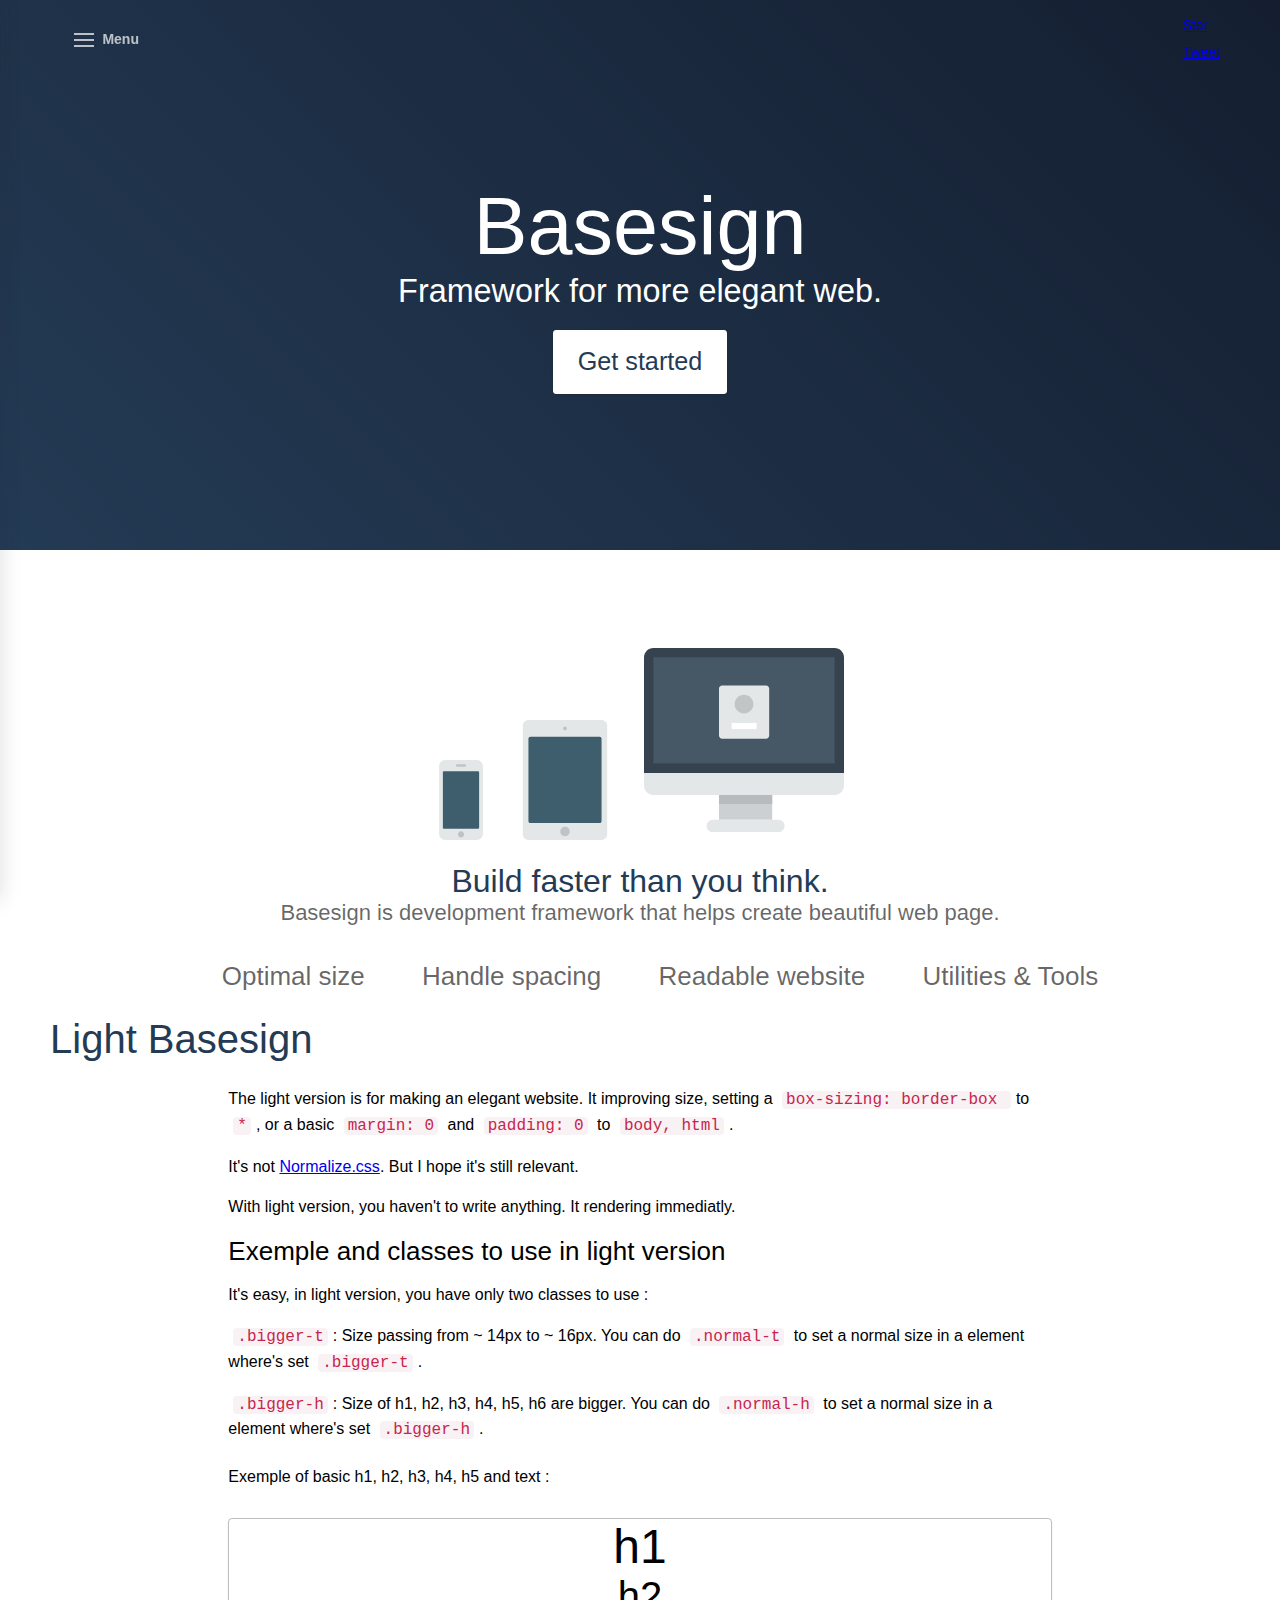
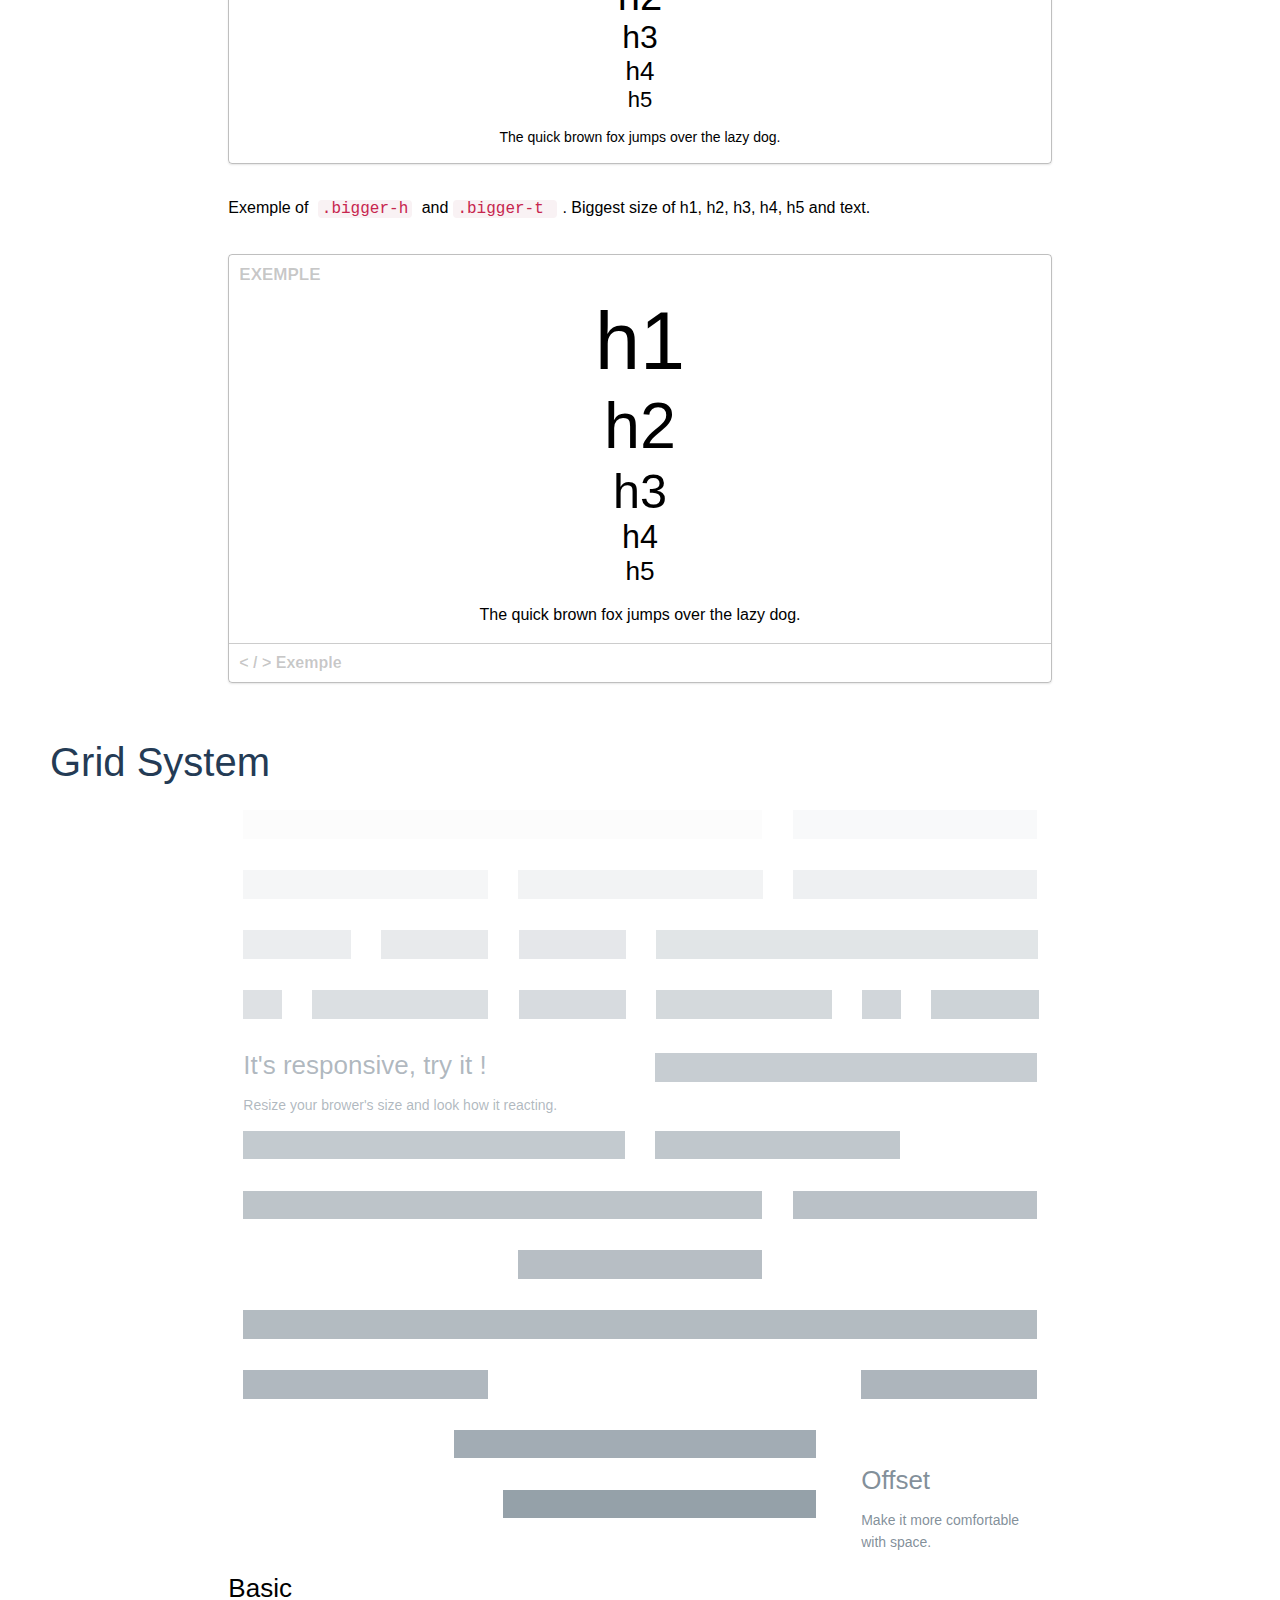
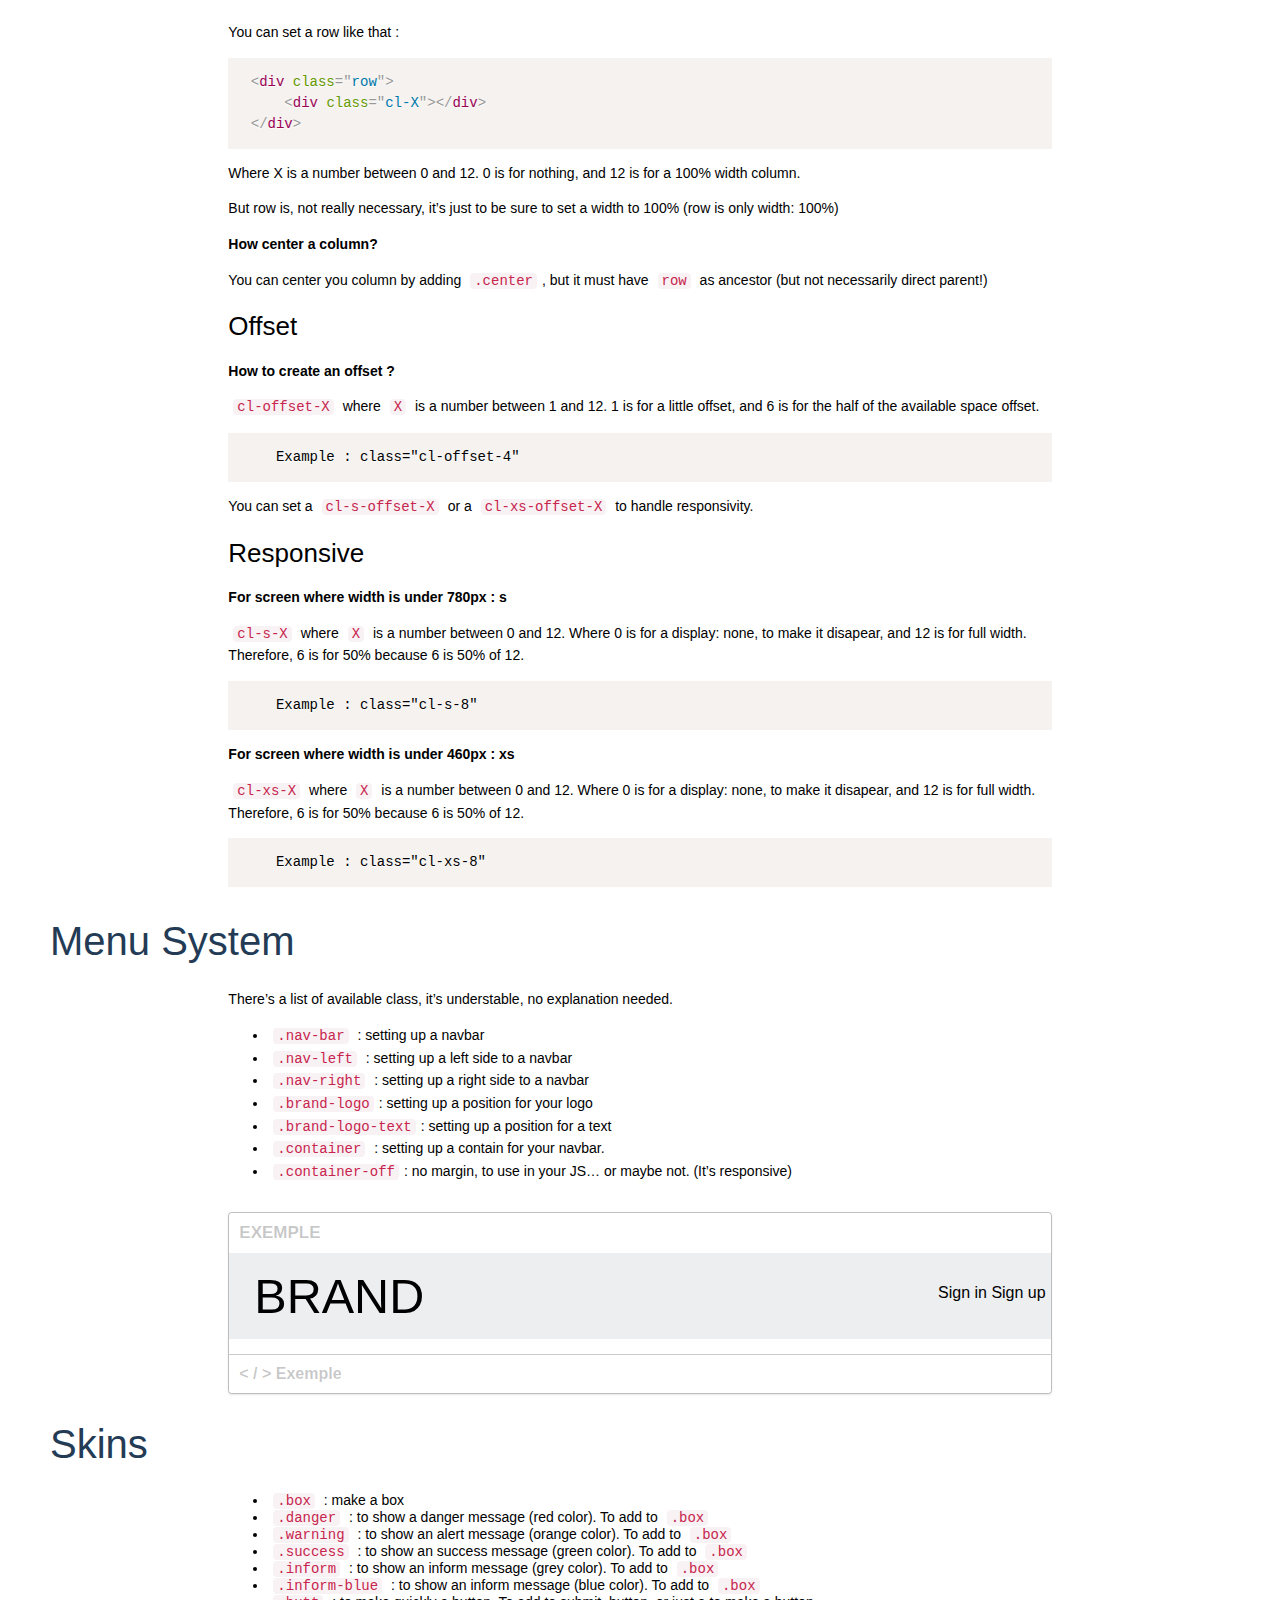
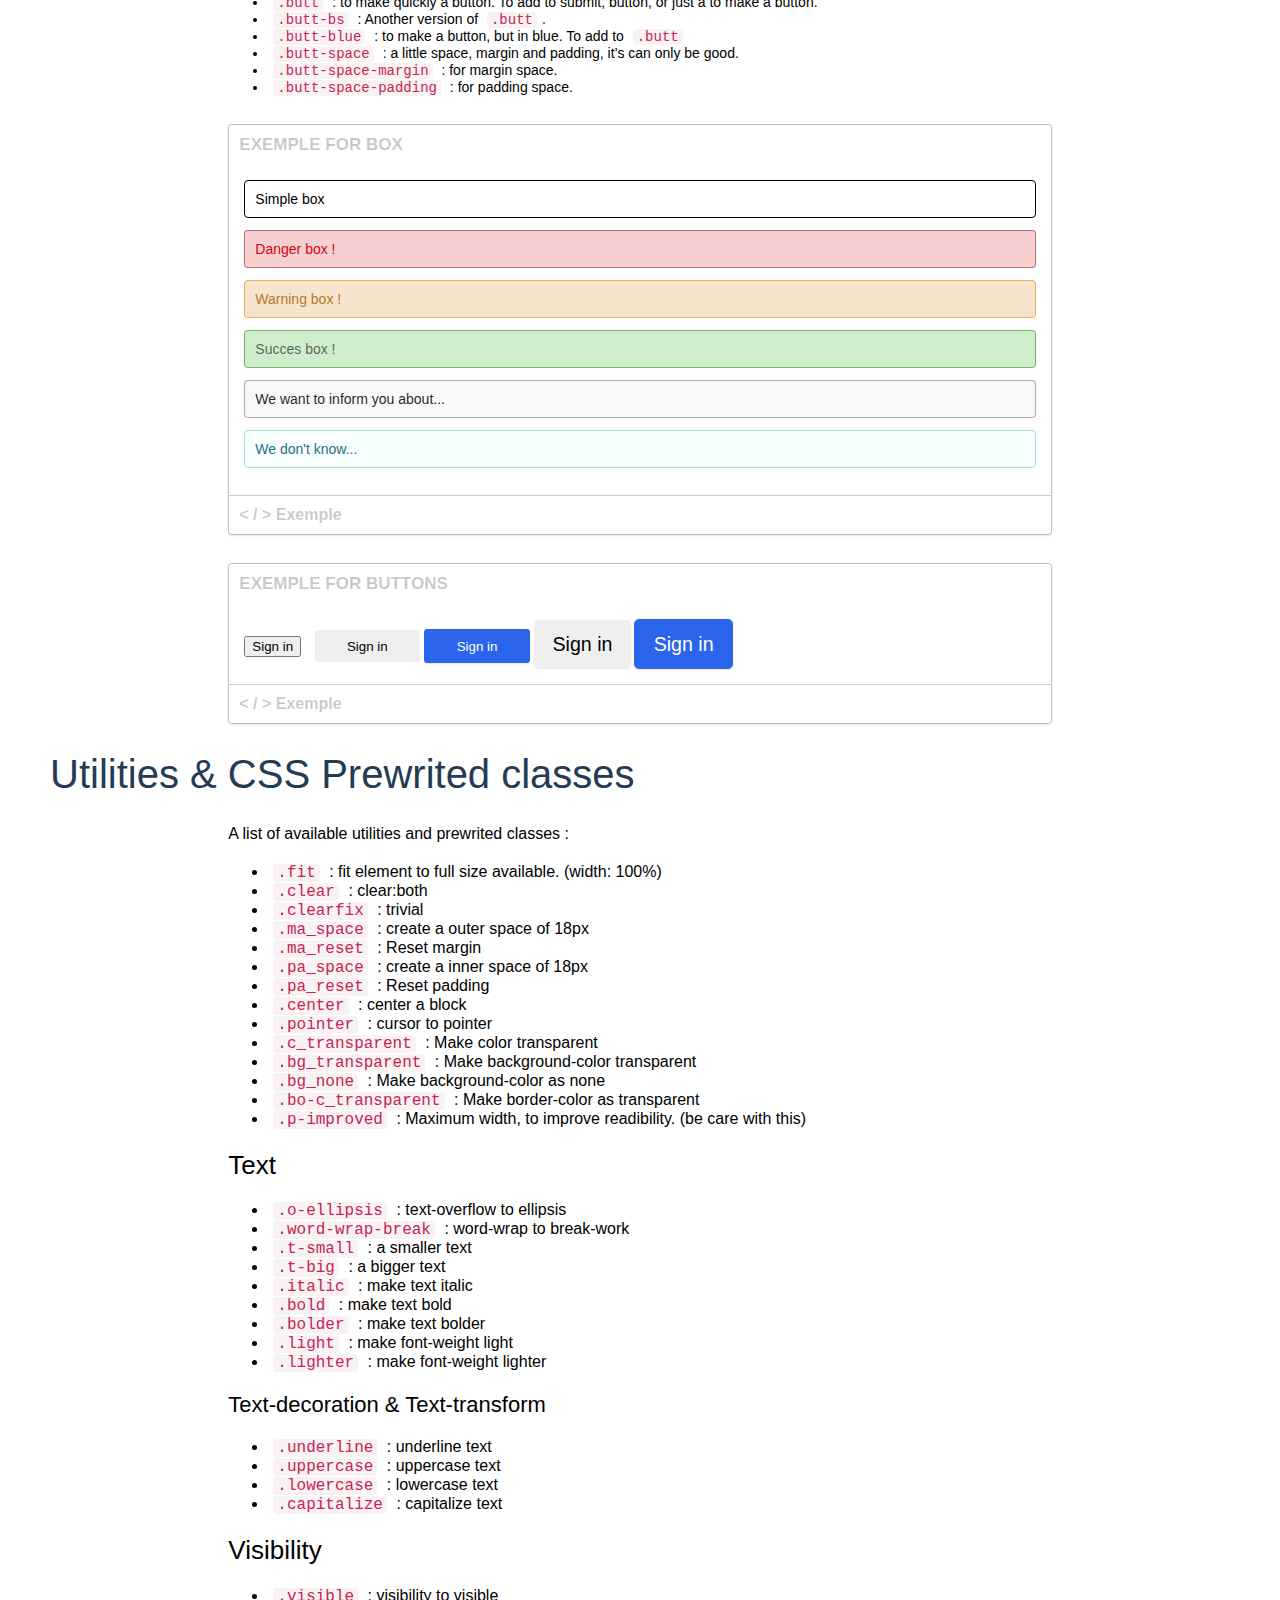
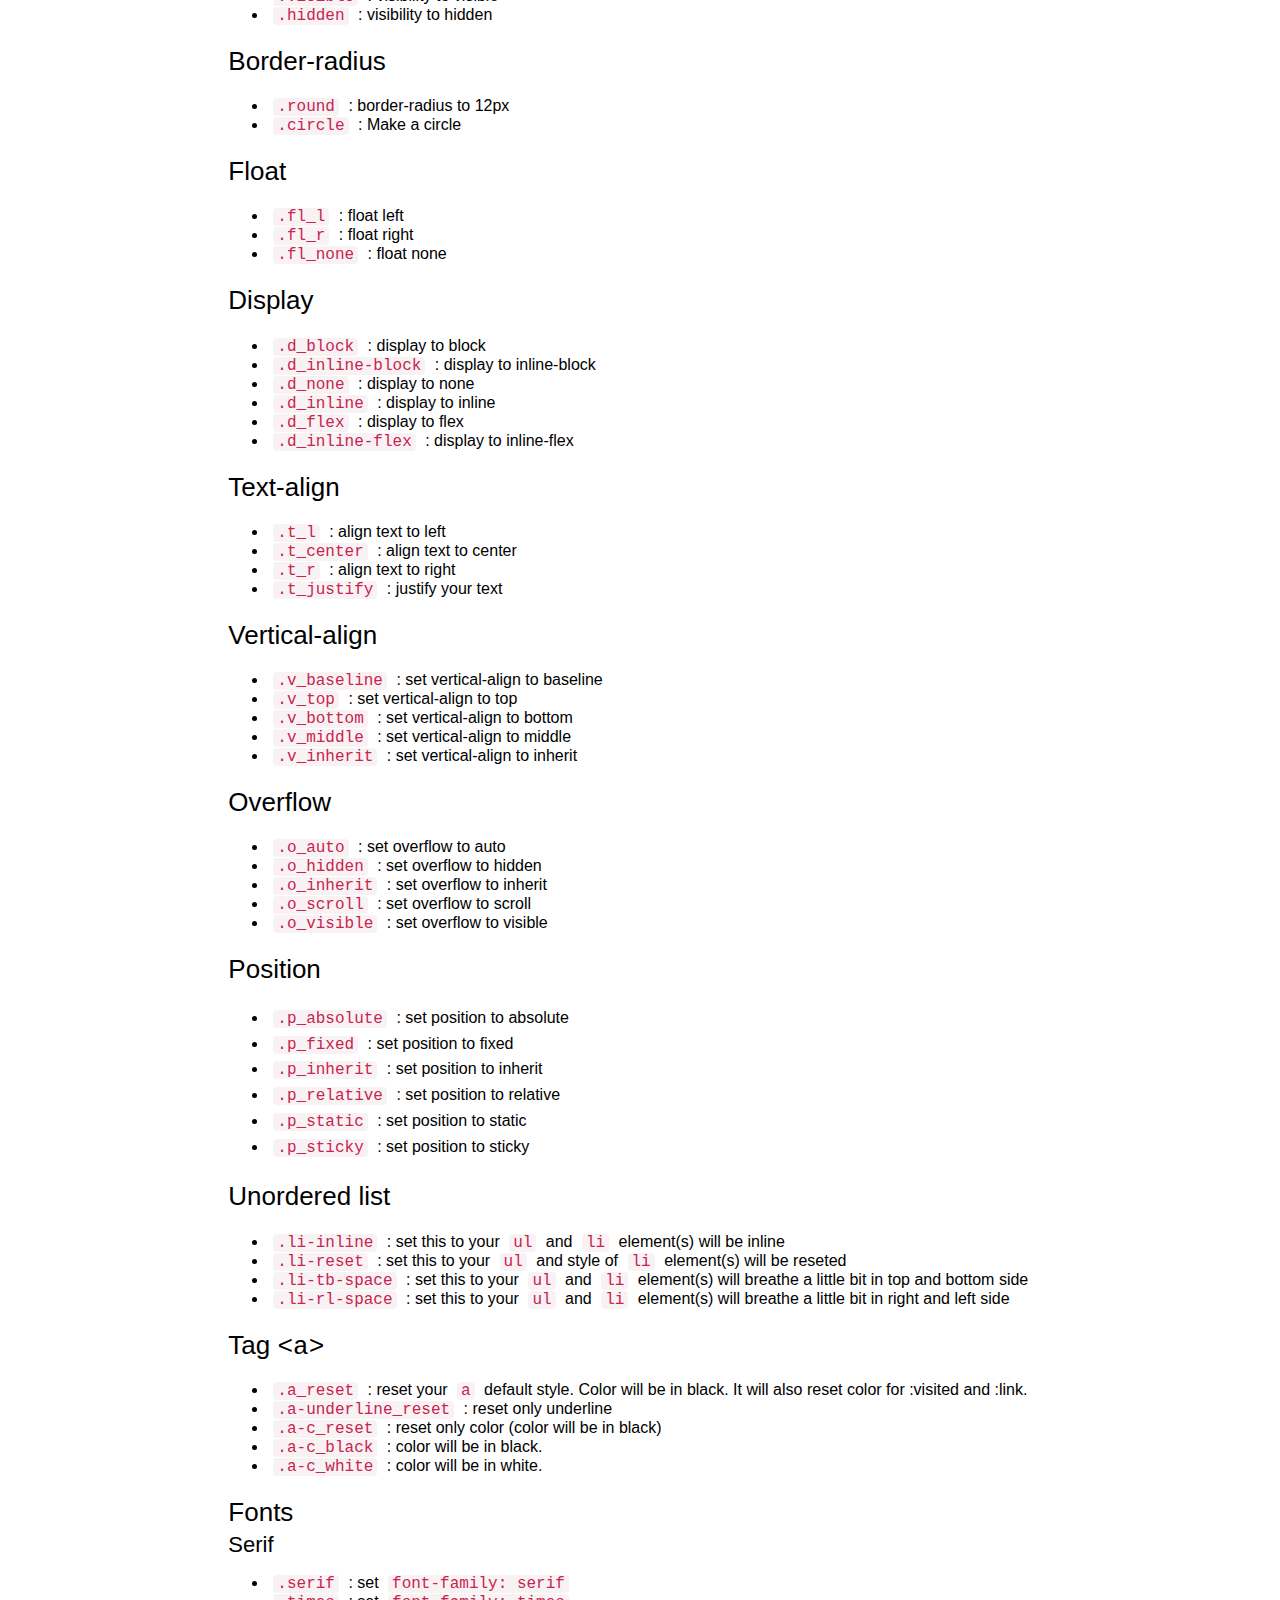
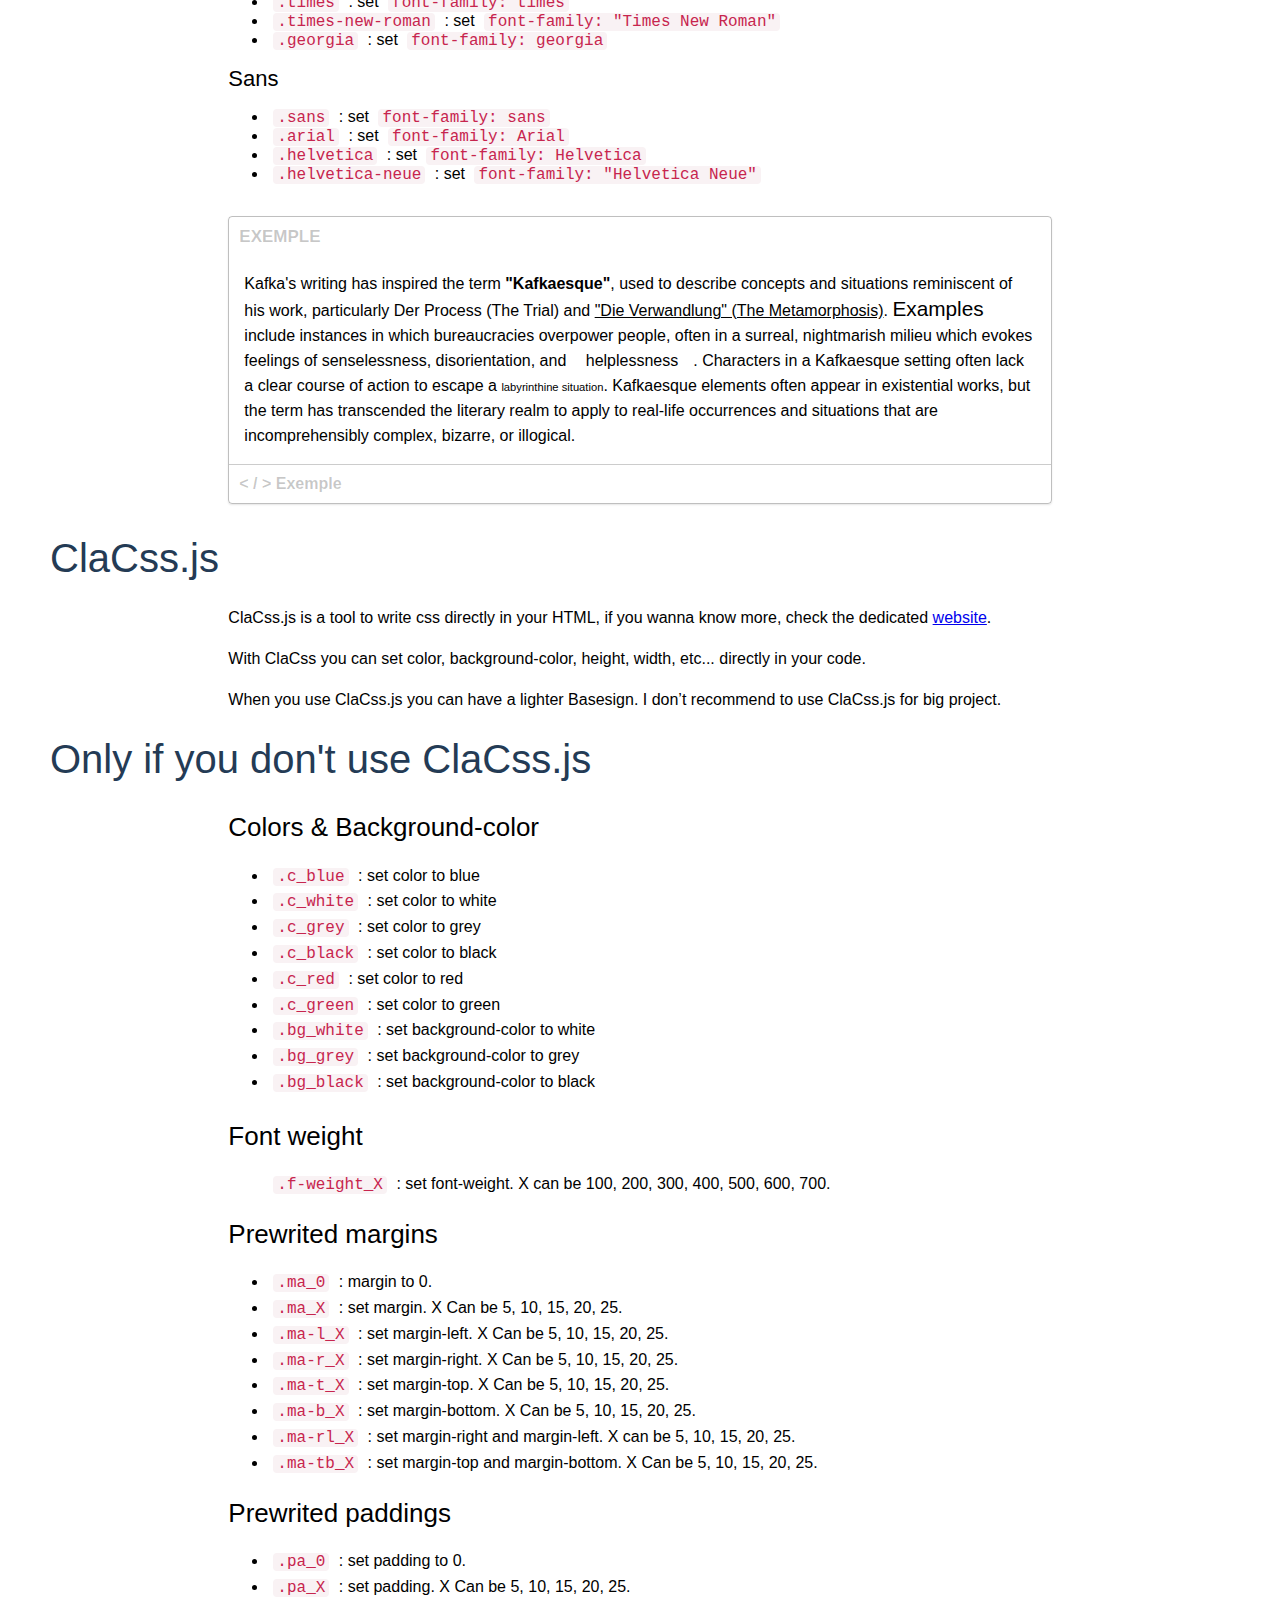
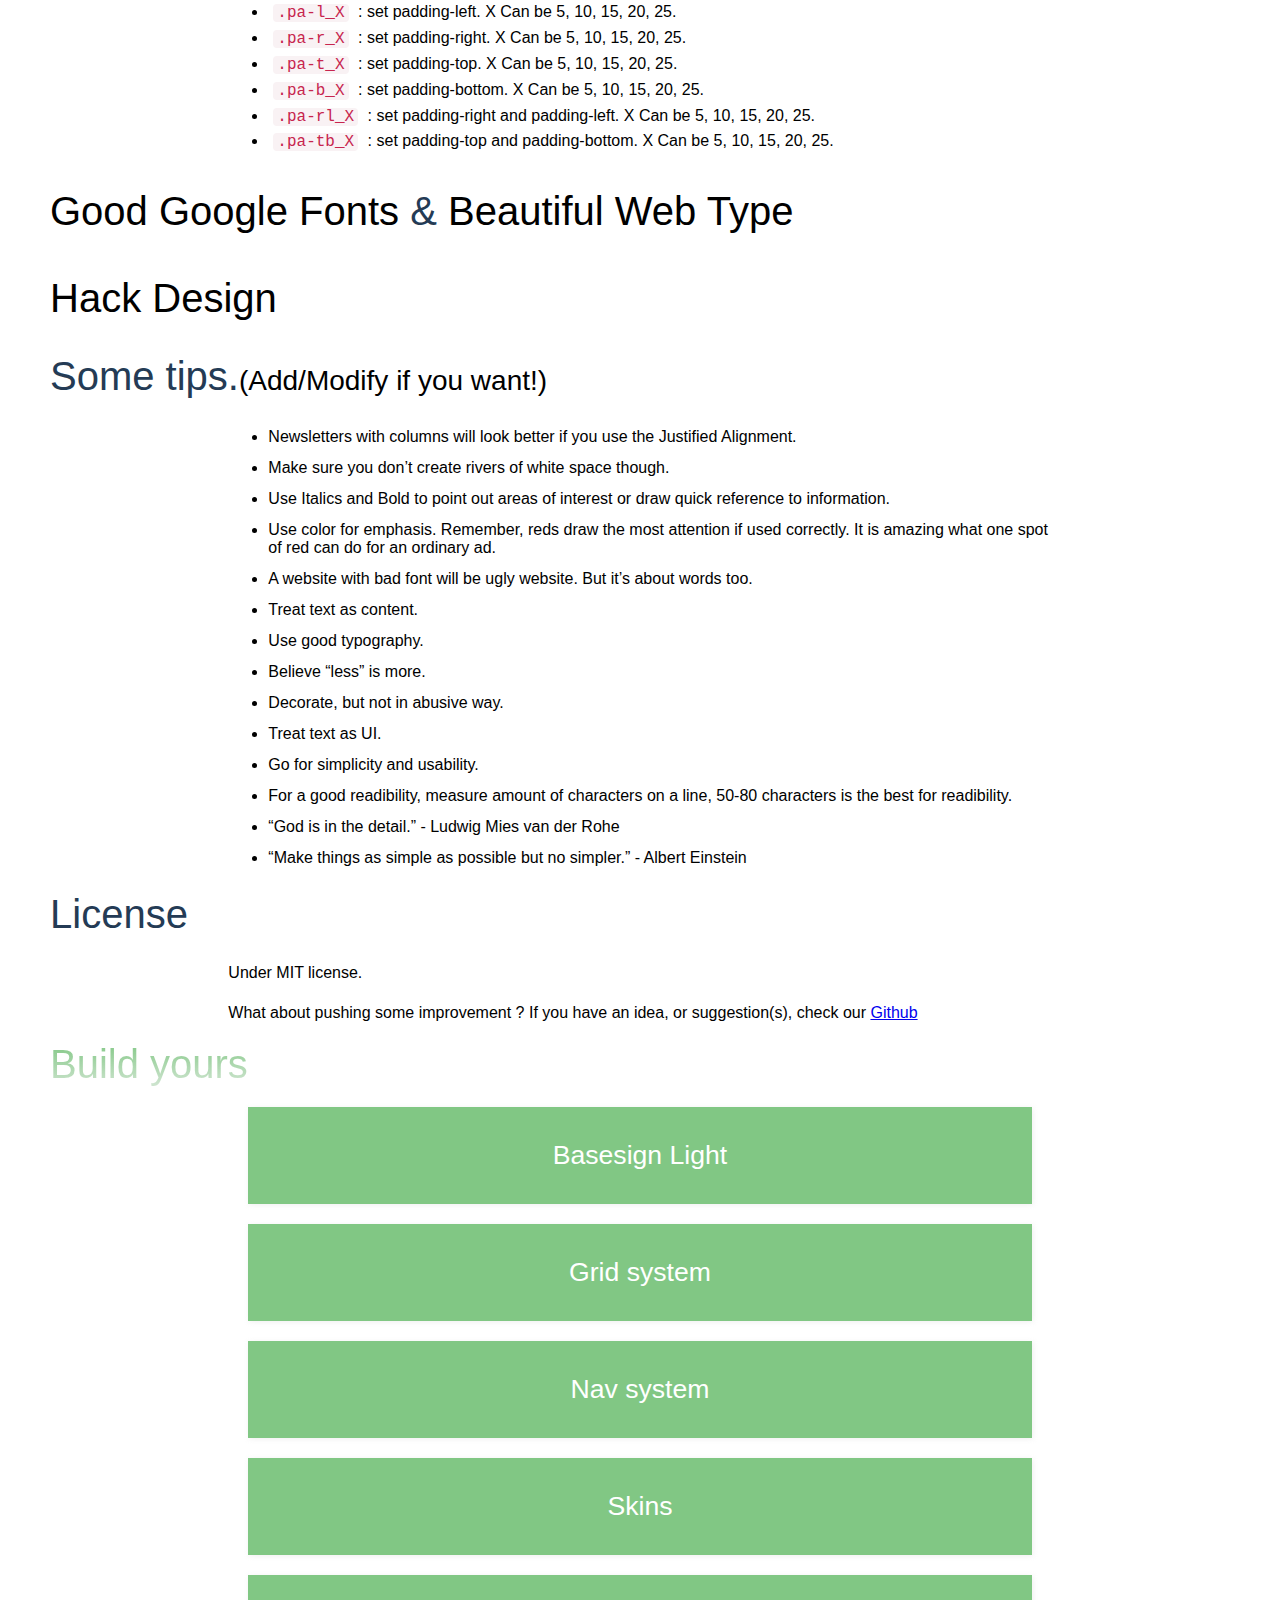
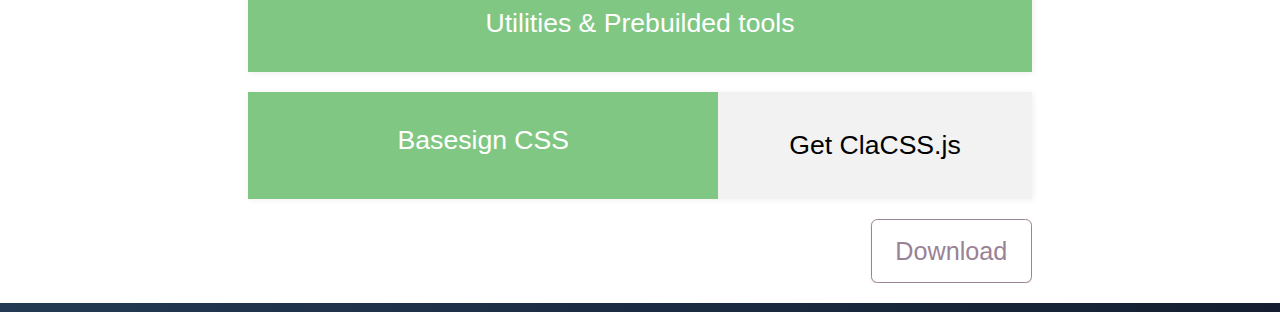
==== commit 783b8e90: "Update index.html" ====
--- a/index.html
+++ b/index.html
@@ -772,7 +772,7 @@
                                 <div class="ckbx d_inline-block box-a selected" id="bs_noClaCss"> Basesign CSS</div>
 
                                 <div class="d_inline-block box-b unselected" id="claCss"> 
-                                <a href="https://github.com/stabla/ClaCss/zipball/master" class="a_reset">Go to ClaCSS.js</a>
+                                <a href="https://github.com/stabla/ClaCss/zipball/master" class="a_reset">Get ClaCSS.js</a>
                                 </div>
 
                             </div>
--- a/Basesign/stylesheets/basesign.css
+++ b/Basesign/stylesheets/basesign.css
@@ -1588,6 +1588,27 @@
   margin: 50px;
 }
 
+.ma-l_5 {
+  margin-left: 5px !important;
+}
+.ma-r_5 {
+  margin-right: 5px !important;
+}
+.ma-t_5 {
+  margin-top: 5px !important;
+}
+.ma-b_5 {
+  margin-bottom: 5px !important;
+}
+.ma-rl_5 {
+  margin-right: 5px !important;
+  margin-left: 5px !important;
+}
+.ma-tb_5 {
+  margin-top: 5px !important;
+  margin-bottom: 5px !important;
+}
+
 .ma-l_10 {
   margin-left: 10px !important;
 }
@@ -1819,6 +1840,27 @@
   padding: 45px;
 }
 
+.pa-l_5 {
+  padding-left: 5px !important;
+}
+.pa-r_5 {
+  padding-right: 5px !important;
+}
+.pa-t_5 {
+  padding-top: 5px !important;
+}
+.pa-b_5 {
+  padding-bottom: 5px !important;
+}
+.pa-rl_5 {
+  padding-right: 5px !important;
+  padding-left: 5px !important;
+}
+.pa-tb_5 {
+  padding-top: 5px !important;
+  padding-bottom: 5px !important;
+}
+
 .pa-l_10 {
   padding-left: 10px !important;
 }
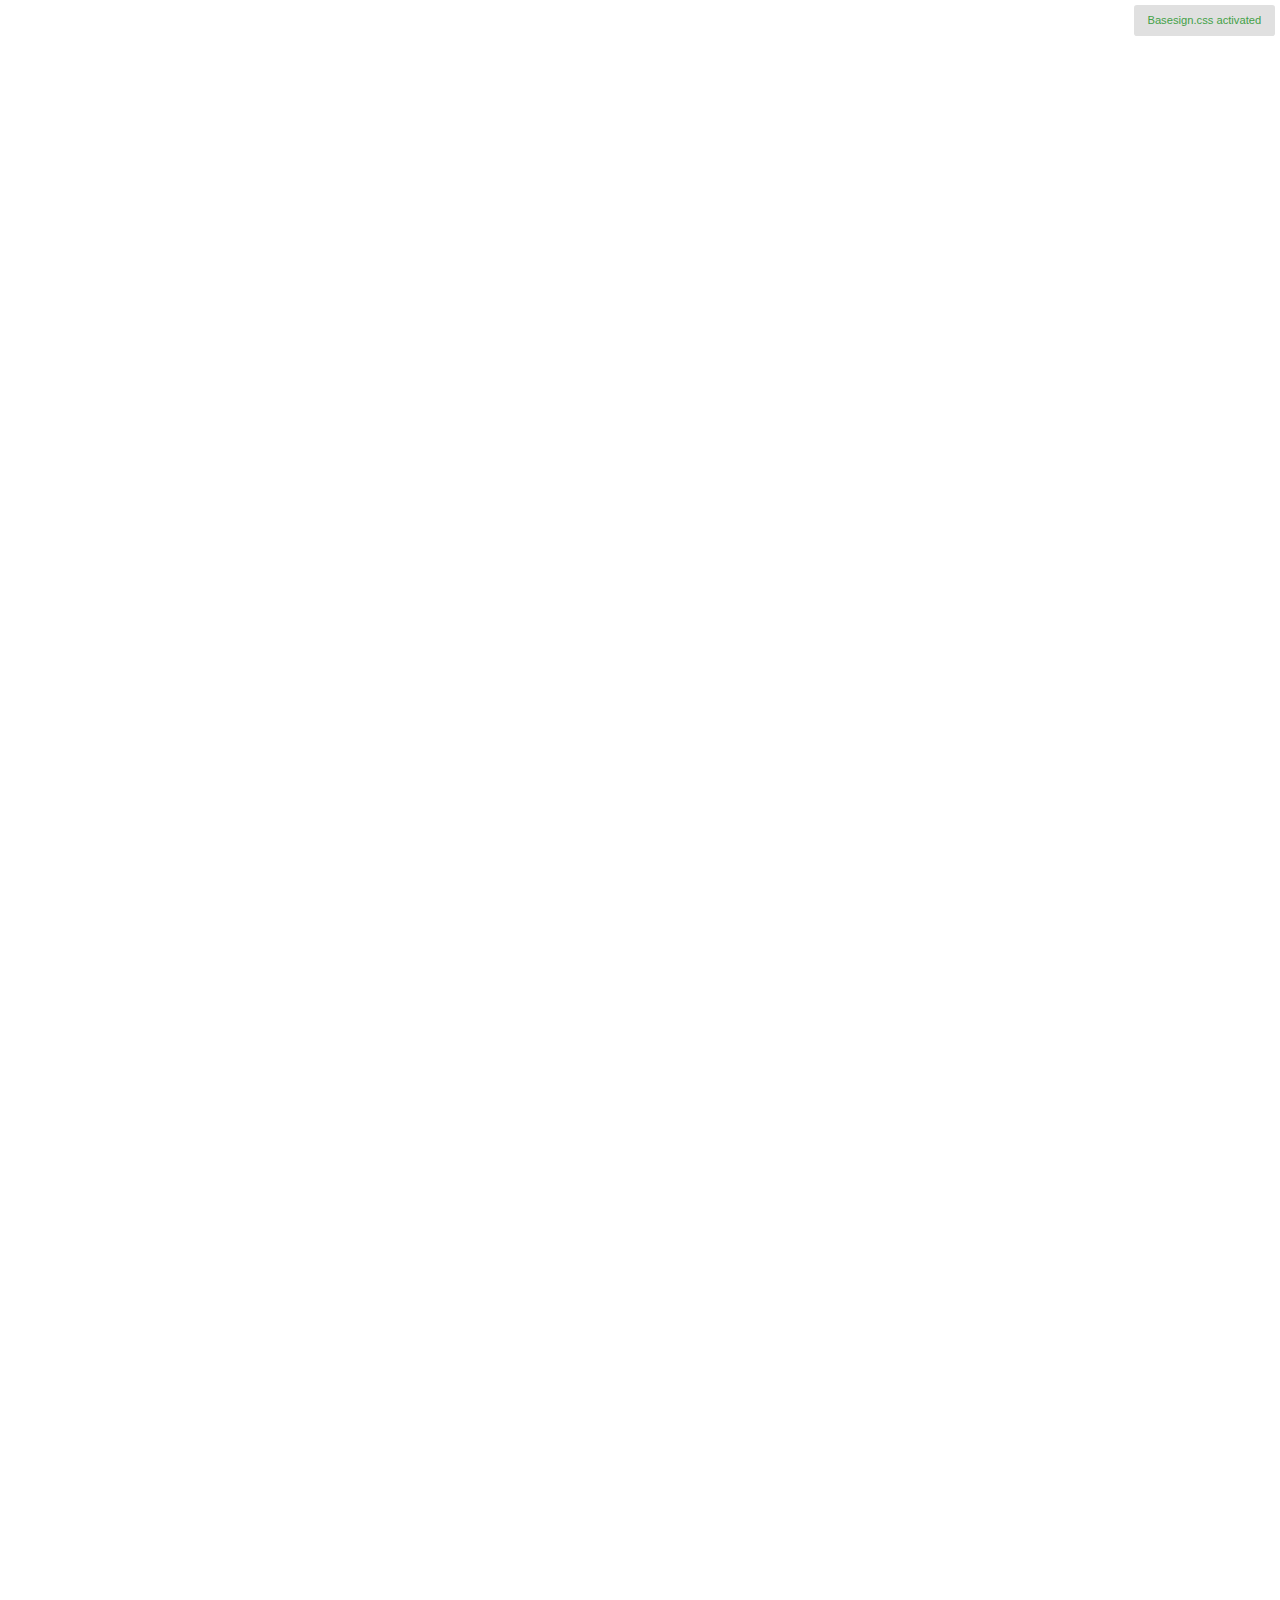
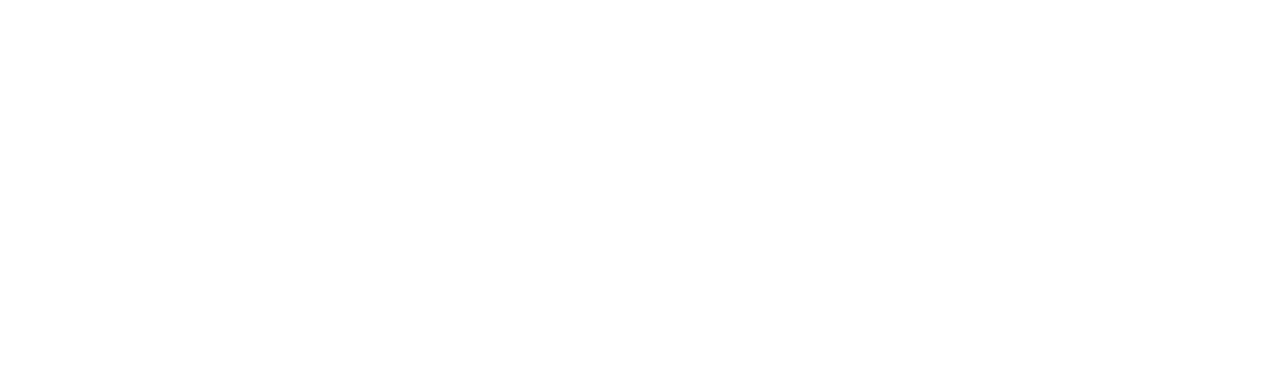
==== commit 4bcf5d98: "Add files via upload" ====
--- a/index.html
+++ b/index.html
@@ -1,24 +1,26 @@
 <!DOCTYPE html>
-<html lang="en">
+<html>
 
 <head>
-    <meta charset="UTF-8">
-    <title>Basesign - CSS Framework because we love elegance</title>
+    <meta charset="utf-8">
+    <title> Basesign.css: Because we love elegance in our browser. </title>
     <link rel="stylesheet" href="stylesheets/style.css">
-    <link rel="stylesheet" href="Basesign/stylesheets/basesign.css">
     <link rel="stylesheet" href="stylesheets/prism.css">
+    <link rel="stylesheet" id="basesign" href="basesign.css">
     <link rel="apple-touch-icon" sizes="180x180" href="assets/apple-touch-icon.png">
     <link rel="icon" type="image/png" href="assets/favicon-32x32.png" sizes="32x32">
     <link rel="icon" type="image/png" href="assets/favicon-16x16.png" sizes="16x16">
-    <link rel="manifest" href="assets/manifest.json">
+    <link rel="manifest" href="assetsdmanifest.json">
     <link rel="mask-icon" href="assets/safari-pinned-tab.svg" color="#ffffff">
     <meta name="apple-mobile-web-app-title" content="Basesign">
     <meta name="application-name" content="Basesign">
     <meta name="theme-color" content="#ffffff">
     <meta name="viewport" content="width=device-width, initial-scale=1">
+    
+    <script async defer src="https://buttons.github.io/buttons.js"></script>
     <script src="js/jquery-3.1.1.min.js"></script>
     <script src="js/app.js"></script>
-    <script async defer src="https://buttons.github.io/buttons.js"></script>
+    <script src="js/prism.js"></script>
     <script>
         window.twttr = (function (d, s, id) {
             var js, fjs = d.getElementsByTagName(s)[0],
@@ -40,170 +42,49 @@
 </head>
 
 <body>
-  <div class="page">
-   <div class="menu left a-underline_reset a-c_white">
-       <div class="menu-title">
-           <a href="#"><span class="h3">Basesign</span><i>docs</i></a>
-       </div>
-       <div class="item">
-           <a href="#introduction-bs"><h5>Introduction</h5></a>
-           <a href="#build-yours-bs"><p>Download</p></a>
-           <a href="#install-bs" id="menu-install"><p>Install</p></a>
-       </div>
-       <div class="item">
-           <a href="#grid-bs"><h5>Grid System</h5></a>
-           <a href="#Basic_1"><p>Basic</p></a>
-           <a href="#Offset_2"><p>Offset</p></a>
-           <a href="#Responsive_3"><p>Responsive</p></a>
-       </div>
-       <div class="item">
-           <a href="#menu-bs"><h5>Menu System</h5></a>
-       </div>
-       <div class="item">
-           <a href="#skins-bs"><h5>Skins</h5></a>
-       </div>
-       <div class="item">
-           <a href="#utilities-bs"><h5>Utilities</h5></a>
-           <a href="#general_1"><p>General</p></a>
-           <a href="#Text_1"><p>Text</p></a>
-           <a href="#Textdecoration__Texttransform_2"><p>Text-decoration</p></a>
-           <a href="#Visibility_3"><p>Visibility</p></a>
-           <a href="#Borderradius_4"><p>Border-radius</p></a>
-           <a href="#Float_5"><p>Float</p></a>
-           <a href="#Display_6"><p>Display</p></a>
-           <a href="#Textalign_7"><p>Text-align</p></a>
-           <a href="#Verticalalign_8"><p>Vertical-Align</p></a>
-           <a href="#Overflow_9"><p>Overflow</p></a>
-           <a href="#Position_10"><p>Position</p></a>
-           <a href="#Unordered_list_11"><p>Unordered list</p></a>
-           <a href="#Tag_a_12"><p>Tag &lt;a&gt;</p></a>
-           <a href="#Fonts_13"><p>Fonts</p></a>
-       </div>
-       <div class="item">
-           <a href="#claCss-bs"><h5>ClaCss.js</h5></a>
-       </div>
-       <div class="item">
-           <a href="#no-clacss-js-bs"><h5>Don't use ClaCss.js?</h5></a>
-           <a href="#Colors_noclacss-1"><p>Colors</p></a>
-           <a href="#font_weight-noclacss-2"><p>Font-weight</p></a>
-           <a href="#pre-margins-noclacss-3"><p>Margins</p></a>
-           <a href="#pre-paddings-noclacss-4"><p>Paddings</p></a>
-       </div>
-       <div class="item">
-           <a href="#good-google-fonts"><h5>Good Google Fonts</h5></a>
-           <a href="#good-google-fonts"><h5>Beautiful Web Type</h5></a>
-           <a href="#hackdesign-bs"><h5>HackDesign</h5></a>
-           <a href="#design-tips-bs"><h5>Design Tips</h5></a>
-       </div>
-   </div>
-   
-    <div class="nav-bar fit p_fixed" id="nav-bar">
-        <div class="container o_auto">
-            <div class="nav-left">
-                <div class="brand">
-                    <span class="brand-logo c_white h3"> <a href="#" class="a-c_white a-underline_reset c_white">Basesign</a> </span>
-                    <span id="menu-btn" class="c_white bold pointer hamburger hamburger-1">
-                    <span class="d_inline-block p_relative" style="top: 7px;">
-                        <span class="line"></span>
-                        <span class="line"></span>
-                        <span class="line"></span> 
-                    </span>
-        Menu
-               </span>
-                </div>
-
+    <div class="container">
+        <div title="Click to desactivate/activate" class="bs-btn-switch active">
+            Basesign.css activated
+        </div>
+        <div class="left-img">
+        </div>
+        <div class="right-main">
+            <div class="project">
+                <h1 class="name-project custom-color-brand"> Basesign.css </h1>
+                <h3 class="description-project custom-color-brand">
+                   Setting better default CSS to make web more elegant.
+                </h3>
             </div>
-            <div class="nav-right butt-github_twitter">
-               <div class="butt-container d_inline-block">
-                <div><a class="github-button" href="https://github.com/stabla/Basesign" data-count-href="/stabla/Basesign/stargazers" data-count-api="/repos/stabla/Basesign#stargazers_count" data-count-aria-label="# stargazers on GitHub" aria-label="Star stabla/Basesign on GitHub">Star</a></div>
-                <div><a class="twitter-share-button d_block" href="https://twitter.com/intent/tweet?text=Basesign+is+a+CSS+Framework+for+more+elegant+web%2C+it+is+here+and+I+just+tried+it+%21" data-size="small"> Tweet</a></div>
-                </div>
+            <div class="bs-base">
+                <ul class="custom-color-grey-2">
+                    <li> Optimal size </li>
+                    <li> Handle spacing </li>
+                    <li> Readable website </li>
+                    <li> Normalizing size </li>
+                </ul>
             </div>
-        </div>
-    </div>
-
-    <div class="header-hero" id="header-hero">
-        <div class="hero-text helvetica-neue t_center bigger-h c_white">
-            <h1>Basesign</h1>
-            <h4> Framework for more elegant web. </h4>
-            <button class="butt-get_started bg-white">Get started</button>
-            <div class="d_none butt-github_twitter">
-               <div class="butt-container d_inline-block">
-                <div><a class="github-button" href="https://github.com/stabla/Basesign" data-count-href="/stabla/Basesign/stargazers" data-count-api="/repos/stabla/Basesign#stargazers_count" data-count-aria-label="# stargazers on GitHub" aria-label="Star stabla/Basesign on GitHub">Star</a></div>
-                <div><a class="twitter-share-button d_block" href="https://twitter.com/intent/tweet?text=Basesign+is+a+CSS+Framework+for+more+elegant+web%2C+it+is+here+and+I+just+tried+it+%21" data-size="small"> Tweet</a></div>
-                </div>
-            </div>
-        </div>
-
-    </div>
-    <div class="header-frame t_center">
-        <svg version="1.1" id="smartphone-svg" xmlns="http://www.w3.org/2000/svg" xmlns:xlink="http://www.w3.org/1999/xlink" x="0px" y="0px" viewbox="0 0 504.124 504.124" style="enable-background:new 0 0 504.124 504.124;" xml:space="preserve">
-            <path style="fill:#E4E7E7;" d="M153.6,0h196.923c21.662,0,39.385,17.723,39.385,39.385v425.354
-	c0,21.662-17.723,39.385-39.385,39.385H153.6c-21.662,0-39.385-17.723-39.385-39.385V39.385C114.215,17.723,131.939,0,153.6,0z" />
-            <path style="fill:#3F5E6D;" d="M145.724,70.892H358.4c4.332,0,7.877,3.545,7.877,7.877v346.585c0,4.332-3.545,7.877-7.877,7.877
-	H145.724c-4.332,0-7.877-3.545-7.877-7.877V78.769C137.846,74.437,141.392,70.892,145.724,70.892z" />
-            <path style="fill:#BFC3C5;" d="M252.063,448.985c11.028,0,19.692,8.665,19.692,19.692c0,11.028-8.665,19.692-19.692,19.692
-	c-11.028,0-19.692-8.665-19.692-19.692C232.37,457.649,241.034,448.985,252.063,448.985z M228.431,27.569h47.262
-	c4.332,0,7.877,3.545,7.877,7.877s-3.545,7.877-7.877,7.877h-47.262c-4.332,0-7.877-3.545-7.877-7.877
-	S224.099,27.569,228.431,27.569z" />
-        </svg>
-
-        <svg version="1.1" id="tablet-svg" xmlns="http://www.w3.org/2000/svg" xmlns:xlink="http://www.w3.org/1999/xlink" x="0px" y="0px" viewbox="0 0 504.124 504.124" style="enable-background:new 0 0 504.124 504.124;" xml:space="preserve">
-            <path style="fill:#E4E7E7;" d="M98.462,0h307.2c12.997,0,23.631,10.634,23.631,23.631v456.862c0,12.997-10.634,23.631-23.631,23.631
-	h-307.2c-12.997,0-23.631-10.634-23.631-23.631V23.631C74.831,10.634,85.465,0,98.462,0z" />
-            <path style="fill:#3F5E6D;" d="M106.338,70.892h291.446c4.332,0,7.877,3.545,7.877,7.877v346.585c0,4.332-3.545,7.877-7.877,7.877
-	H106.338c-4.332,0-7.877-3.545-7.877-7.877V78.769C98.462,74.437,102.006,70.892,106.338,70.892z" />
-            <path style="fill:#BFC3C5;" d="M252.062,448.985c11.028,0,19.692,8.665,19.692,19.692c0,11.028-8.665,19.692-19.692,19.692
-	c-11.028,0-19.692-8.665-19.692-19.692C232.369,457.649,241.034,448.985,252.062,448.985z M252.062,27.569
-	c4.332,0,7.877,3.545,7.877,7.877s-3.545,7.877-7.877,7.877s-7.877-3.545-7.877-7.877S247.729,27.569,252.062,27.569z" />
-        </svg>
-        <svg version="1.1" id="computer-svg" xmlns="http://www.w3.org/2000/svg" xmlns:xlink="http://www.w3.org/1999/xlink" x="0px" y="0px" viewbox="0 0 393.847 393.847" style="enable-background:new 0 0 393.847 393.847;" xml:space="preserve">
-            <path style="fill:#CCD0D2;" d="M147.692,304.641h104.763v49.231H147.692V304.641z" />
-            <path style="fill:#E4E7E7;" d="M135.483,353.871h129.182c6.695,0,12.209,5.514,12.209,12.209s-5.514,12.209-12.209,12.209H135.483
-	c-6.695,0-12.209-5.514-12.209-12.209S128.788,353.871,135.483,353.871z" />
-            <path style="fill:#36434F;" d="M18.511,15.557h356.825c10.24,0,18.511,8.271,18.511,18.511v248.517c0,10.24-393.846,10.24-393.846,0
-	V34.068C0,23.828,8.271,15.557,18.511,15.557z" />
-            <path style="fill:#465765;" d="M18.511,34.068h356.825V243.2H18.511V34.068z" />
-            <path style="fill:#E4E7E7;" d="M153.994,89.6h86.252c3.545,0,6.302,2.757,6.302,6.302v92.16c0,3.545-2.757,6.302-6.302,6.302
-	h-86.252c-3.545,0-6.302-2.757-6.302-6.302V95.508C147.692,92.357,150.449,89.6,153.994,89.6z" />
-            <path style="fill:#FFFFFF;" d="M172.505,163.249h49.231v12.209h-49.231V163.249z" />
-            <path style="fill:#C2C5C5;" d="M196.923,107.717c10.24,0,18.511,8.271,18.511,18.511s-8.271,18.511-18.511,18.511
-	s-18.511-8.271-18.511-18.511S186.683,107.717,196.923,107.717z" />
-            <path style="fill:#B7BBBD;" d="M147.692,304.641h104.763v18.511H147.692V304.641z" />
-            <path style="fill:#E4E7E7;" d="M0,286.523c0,10.24,8.271,18.511,18.511,18.511h356.825c10.24,0,18.511-8.271,18.511-18.511v-24.418
-	H0V286.523z" />
-        </svg>
-        <h3 class="ma-t_20 custom-color-brand">Build faster than you think.</h3>
-        <h5 class="custom-color-grey-2">Basesign is development framework that helps create beautiful web page. </h5>
-    </div>
-    <div class="frame">
-        <div class="bs-base t_center">
-            <ul class="li-inline ma-t_35 custom-color-grey-2">
-                <li class="h4 ma-rl_25"> Optimal size </li>
-                <li class="h4 ma-rl_25"> Handle spacing </li>
-                <li class="h4 ma-rl_25"> Readable website </li>
-                <li class="h4 ma-rl_25"> Utilities &amp; Tools </li>
-            </ul>
-        </div>
-        <div class="light-bs" id="introduction-bs">
-            <h2 class="ma-tb_25 ma-l_50 custom-color-brand"> Light Basesign </h2>
-            <div class="row">
-                <div class="cl-8 cl-s-10 cl-xs-12 center bigger-t">
-                    <p> The light version is for making an elegant website. It improving size, setting a <code>box-sizing: border-box </code> to <code>*</code>, or a basic <code>margin: 0</code> and <code>padding: 0</code> to <code>body, html</code>.</p>
-                    <p> It's not <a href="https://necolas.github.io/normalize.css/"> Normalize.css</a>. But I hope it's still relevant.</p>
-                    <p>
-                        With light version, you haven't to write anything. It rendering immediatly.
-                    </p>
-                    <h4> Exemple and classes to use in light version</h4>
-                    <p> It's easy, in light version, you have only two classes to use :</p>
-                    <p class="d_block"><code>.bigger-t</code>: Size passing from &#126; 14px to &#126; 16px. You can do <code>.normal-t</code> to set a normal size in a element where's set <code>.bigger-t</code>.</p>
-                    <p><code>.bigger-h</code>: Size of h1, h2, h3, h4, h5, h6 are bigger. You can do <code>.normal-h</code> to set a normal size in a element where's set <code>.bigger-h</code>.</p>
+            <div>
+                <p>
+                    Setting things that we all usually set. <code>box-sizing: border-border</code> is our friend. <code>html and body</code> have to be fusioned.
+                </p>
+                <p> We're human and we want to make things as elegant as is it possible.</p>
+                <h3 class="custom-color-brand"> Download </h3>
+                <button class="btn">Download v1.0</button>
 
 
-                    <div class="ma-t_25"> Exemple of basic h1, h2, h3, h4, h5 and text :</div>
+
+                <h5 class="touse-title custom-color-brand"> Classes to use </h5>
+                <div class="touse">
+                    <p> It's easy, you have only two classes to use :</p>
+                    <p><code>.bigger-t</code>: Size passing from &#126; 14px to &#126; 16px.
+                        <br> You can do <code>.normal-t</code> to set a normal size in a element where's set <code>.bigger-t</code>.</p>
+                    <p><code>.bigger-h</code>: Size of h1, h2, h3, h4, h5, h6 are bigger.
+                        <br> You can do <code>.normal-h</code> to set a normal size in a element where's set <code>.bigger-h</code>.</p>
+
+
+                    <div class="announcing-example"> Exemple of basic h1, h2, h3, h4, h5 and text :</div>
                     <div class="box-exemple">
-                        <div class="title"></div>
-                        <div class="normal-t t_center">
+                        <div class="box-example-inside">
                             <h1>h1</h1>
                             <h2>h2</h2>
                             <h3>h3</h3>
@@ -213,10 +94,10 @@
                         </div>
                     </div>
 
-                    <p> Exemple of <code>.bigger-h</code> and<code>.bigger-t </code>. Biggest size of h1, h2, h3, h4, h5 and text.</p>
+                    <p class="announcing-example"> Exemple of <code>.bigger-h</code> and<code>.bigger-t </code>. Biggest size of h1, h2, h3, h4, h5 and text.</p>
                     <div class="box-exemple">
                         <div class="title-exemple"></div>
-                        <div class="bigger-h bigger-t t_center">
+                        <div class="bigger-h bigger-t box-example-inside">
                             <h1>h1</h1>
                             <h2>h2</h2>
                             <h3>h3</h3>
@@ -225,10 +106,10 @@
                             <p>The quick brown fox jumps over the lazy dog.</p>
                         </div>
                         <div class="code-exemple">
-                            <div class="title-code pointer"></div>
+                            <div class="title-code"></div>
                             <div class="inside">
                                 <div class="code-exemple">
-                                    <pre><code class="language-html word-wrap-break">
+                                    <pre><code class="language-html">
 &lt;div class="bigger-h bigger-t"&gt;
     &lt;h3&gt; Portland &lt;/h3&gt;
     &lt;p&gt; The &lt;span class="normal-t" &lt; largest city &lt;/span&gt; in the U.S. state of Oregon. &lt;/p&gt;
@@ -236,7 +117,7 @@
                                     </code></pre>
                                 </div>
                                 <div class="title-result"></div>
-                                <div class=" pa-rl_15 bigger-h bigger-t">
+                                <div class="bigger-h bigger-t">
                                     <h3> Portland </h3>
                                     <p> The <span class="normal-t">largest city</span> in the U.S. state of Oregon.</p>
                                 </div>
@@ -245,564 +126,42 @@
                         </div>
                     </div>
                 </div>
+
             </div>
 
-        </div>
-        <div class="grid-bs o_auto" id="grid_bs"> 
-            <h2 class="ma-tb_25 ma-l_50 custom-color-brand"> Grid System</h2>
-            <div class="row">
-                <div class="cl-8 cl-s-10 cl-xs-12 center">
-                    <div class="cl cl-8"></div>
-                    <div class="cl cl-4"></div>
-                    <div class="cl cl-4"></div>
-                    <div class="cl cl-4"></div>
-                    <div class="cl cl-4"></div>
-                    <div class="cl cl-2 cl-s-4"></div>
-                    <div class="cl cl-2 cl-s-2"></div>
-                    <div class="cl cl-2 cl-s-6"></div>
-                    <div class="cl cl cl-6 cl-s-6"></div>
-                    <div class="cl cl-1 cl-s-0"></div>
-                    <div class="cl cl-3 cl-s-6"></div>
-                    <div class="cl cl-2 cl-s-6"></div>
-                    <div class="cl cl-3 cl-s-3"></div>
-                    <div class="cl cl-1 cl-s-3"></div>
-                    <div class="cl cl-2 cl-s-5"></div>
-                    <div class="cl-6 cl-s-7 custom-color-grey">
-                        <h4> It's responsive, try it ! </h4>
-                        <p> Resize your brower's size and look how it reacting. </p>
-                    </div>
-                    <div class="cl cl-6"></div>
-                    <div class="cl cl-6"></div>
-                    <div class="cl cl-4"></div>
-                    <div class="cl cl-8"></div>
-                    <div class="cl cl-4"></div>
-                    <div class="cl cl-offset-4 cl-4 cl-s-offset-4"></div>
-                    <div class="cl cl-12 cl-s-12 cl-xs-6"></div>
-                    <div class="cl cl-4 cl-s-5 cl-xs-6"></div>
-                    <div class="cl cl-offset-5 cl-3 cl-s-offset-4 cl-s-7 cl-xs-0"></div>
-                    <div class="cl-9 cl-s-7">
-                        <div class="cl cl-offset-4 cl-8 cl-s-12 no-content-box custom-bg-grey"></div>
-                        <div class="cl cl-offset-5 cl-7 cl-s-8 no-content-box custom-bg-greyer"></div>
-                    </div>
-                    <div class="cl-3 cl-s-5 custom-color-greyer" >
-                        <h4> Offset </h4>
-                        <p> Make it more comfortable with space. </p>
-                    </div>
-                    <h4><a id="Basic_1"></a>Basic</h4>
-                    <p>You can set a row like that :</p>
-                    <pre><code class="language-html"> &lt;div class=&quot;row&quot;&gt;
-     &lt;div class=&quot;cl-X&quot;&gt;&lt;/div&gt;
- &lt;/div&gt;
-</code></pre>
-                    <p>Where X is a number between 0 and 12. 0 is for nothing, and 12 is for a 100% width column.</p>
-                    <p>But row is, not really necessary, it’s just to be sure to set a width to 100% (row is only width: 100%)</p>
-                    <p><strong> How center a column? </strong></p>
-                    <p> You can center you column by adding <code>.center</code>, but it must have <code>row</code> as ancestor (but not necessarily direct parent!) </p>
-                    <h4><a id="Offset_2"></a>Offset</h4>
-                    <p><strong>How to create an offset ?</strong></p>
-                    <p><code>cl-offset-X</code> where <code>X</code> is a number between 1 and 12. 1 is for a little offset, and 6 is for the half of the available space offset.</p>
-                    <pre><code class="language-html">    Example : class=&quot;cl-offset-4&quot;
-</code></pre>
-                    <p> You can set a <code>cl-s-offset-X</code> or a <code>cl-xs-offset-X</code> to handle responsivity. </p>
-                    <h4><a id="Responsive_3"></a>Responsive</h4>
-                    <p><strong>For screen where width is under 780px : s</strong></p>
-                    <p><code>cl-s-X</code> where <code>X</code> is a number between 0 and 12. Where 0 is for a display: none, to make it disapear, and 12 is for full width. Therefore, 6 is for 50% because 6 is 50% of 12.</p>
-                    <pre><code class="language-html">    Example : class=&quot;cl-s-8&quot;
-</code></pre>
-                    <p><strong>For screen where width is under 460px : xs</strong></p>
-                    <p><code>cl-xs-X</code> where <code>X</code> is a number between 0 and 12. Where 0 is for a display: none, to make it disapear, and 12 is for full width. Therefore, 6 is for 50% because 6 is 50% of 12.</p>
-                    <pre><code class="language-html">    Example : class=&quot;cl-xs-8&quot;
-</code></pre>
-
-                </div>
-            </div>
-        </div>
-        <div class="menu-bs" id="menu-bs">
-            <h2 class="ma-tb_25 ma-l_50 custom-color-brand"> Menu System </h2>
-            <div class="row">
-                <div class="cl-8 cl-s-10 cl-xs-12 center">
-                    <p>There’s a list of available class, it’s understable, no explanation needed.</p>
+            <h5 class="custom-color-brand designtips-title"> Design tips </h5>
+            <div class="design-tips row" id="design-tips-bs">
+                <div class="bigger-t">
                     <ul>
-                        <li>
-                            <p><code>.nav-bar</code> : setting up a navbar</p>
-                        </li>
-                        <li>
-                            <p><code>.nav-left</code> : setting up a left side to a navbar</p>
-                        </li>
-                        <li>
-                            <p><code>.nav-right</code> : setting up a right side to a navbar</p>
-                        </li>
-                        <li>
-                            <p><code>.brand-logo</code>: setting up a position for your logo</p>
-                        </li>
-                        <li>
-                            <p><code>.brand-logo-text</code>: setting up a position for a text</p>
-                        </li>
-                        <li>
-                            <p><code>.container</code> : setting up a contain for your navbar.</p>
-                        </li>
-                        <li>
-                            <p><code>.container-off</code>: no margin, to use in your JS… or maybe not. (It’s responsive)</p>
-                        </li>
-                    </ul>
-                    <div class="box-exemple">
-                        <div class="title-exemple"></div>
-                        <div class="bigger-h bigger-t">
-                            <div class="nav-bar custom-bg-grey-clear ma-b_15">
-                                <div class="nav-left">
-                                    <div class="brand-logo-text">
-                                        <h3>BRAND</h3>
-                                    </div>
-                                </div>
-                                <div class="nav-right">
-                                    <ul class="li-inline li-space">
-                                        <li> Sign in </li>
-                                        <li> Sign up </li>
-                                    </ul>
-                                </div>
-                            </div>
-                        </div>
-                        <div class="code-exemple">
-                            <div class="title-code pointer"></div>
-                            <div class="inside">
-                                <pre><code class="language-html word-wrap-break">
-&lt;div class="nav-bar"&gt;
-         &lt;div class="nav-left"&gt;
-             &lt;div class="brand-logo-text"&gt;
-                 &lt;h3&gt;BRAND&lt;/h3&gt;
-             &lt;/div&gt;
-         &lt;/div&gt;
-         &lt;div class="nav-right"&gt;
-                 &lt;ul class="li-inline li-space"&gt;
-                     &lt;li&gt; Sign in &lt;/li&gt;
-                     &lt;li&gt; Sign up &lt;/li&gt;
-                 &lt;/ul&gt;
-          &lt;/div&gt;
-&lt;/div&gt;
-                                    </code></pre>
-                            </div>
-
-                        </div>
-                    </div>
-                </div>
-            </div>
-        </div>
-        <div class="skins-bs" id="skins-bs">
-            <h2 class="ma-tb_25 ma-l_50 custom-color-brand"> Skins </h2>
-            <div class="row">
-                <div class="cl-8 cl-s-10 cl-xs-12 center">
-                    <ul>
-                        <li><code>.box</code> : make a box</li>
-                        <li><code>.danger</code> : to show a danger message (red color). To add to <code>.box</code></li>
-                        <li><code>.warning</code> : to show an alert message (orange color). To add to <code>.box</code></li>
-                        <li><code>.success</code> : to show an success message (green color). To add to <code>.box</code></li>
-                        <li><code>.inform</code> : to show an inform message (grey color). To add to <code>.box</code></li>
-                        <li><code>.inform-blue</code> : to show an inform message (blue color). To add to <code>.box</code></li>
-                        <li><code>.butt</code> : to make quickly a button. To add to submit, button, or just a to make a button.</li>
-                        <li><code>.butt-bs</code> : Another version of <code>.butt</code>.</li>
-                        <li><code>.butt-blue</code> : to make a button, but in blue. To add to <code>.butt</code></li>
-                        <li><code>.butt-space</code> : a little space, margin and padding, it’s can only be good.</li>
-                        <li><code>.butt-space-margin</code> : for margin space.</li>
-                        <li><code>.butt-space-padding</code> : for padding space.</li>
-                    </ul>
-                    <div class="box-exemple">
-                        <div class="title-exemple"> for box</div>
-                        <div class="pa_space">
-                            <div class="box">Simple box</div>
-                            <div class="box danger">Danger box !</div>
-                            <div class="box warning">Warning box !</div>
-                            <div class="box success">Succes box !</div>
-                            <div class="box inform"> We want to inform you about... </div>
-                            <div class="box inform-blue"> We don't know... </div>
-                        </div>
-                        <div class="code-exemple">
-                            <div class="title-code pointer"></div>
-                            <div class="inside">
-                                <pre><code class="language-html">
-&lt;div class="box"&gt;Simple box&lt;/div&gt;
-&lt;div class="box danger"&gt;Danger box !&lt;/div&gt;
-&lt;div class="box warning"&gt;Warning box !&lt;/div&gt;
-&lt;div class="box success"&gt;Succes box !&lt;/div&gt;
-&lt;div class="box inform"&gt; We want to inform you about... &lt;/div&gt;
-&lt;div class="box inform-blue"&gt; We don't know... &lt;/div&gt;
-                                    </code></pre>
-                            </div>
-
-                        </div>
-                    </div>
-                    <div class="box-exemple">
-                        <div class="title-exemple"> for buttons</div>
-                        <div class="pa_space">
-                            <button class="ma-r_10"> Sign in </button>
-                            <button class="butt">Sign in</button>
-                            <button class="butt butt-blue">Sign in</button>
-                            <button class="butt-big">Sign in</button>
-                            <button class="butt-big butt-blue ma-r_10">Sign in</button>
-                        </div>
-                        <div class="code-exemple">
-                            <div class="title-code pointer"></div>
-                            <div class="inside">
-                                <pre><code class="language-html">
-&lt;button&gt; Sign in &lt;/button&gt;
-&lt;button class="butt"&gt;Sign in&lt;/button&gt;
-&lt;button class="butt butt-blue"&gt;Sign in&lt;/button&gt;
-&lt;button class="butt-big"&gt;Sign in&lt;/button&gt;
-&lt;button class="butt-big butt-blue"&gt;Sign in&lt;/button&gt;
-                           </code></pre>
-                            </div>
-                        </div>
-                    </div>
-                </div>
-            </div>
-        </div>
-        <div class="utilities-bs" id="utilities-bs">
-            <h2 class="ma-tb_25 ma-l_50 custom-color-brand"> Utilities &amp; CSS Prewrited classes </h2>
-            <div class="row">
-                <div class="cl-8 cl-s-10 cl-xs-12 center bigger-t">
-                    <p id="general_1">A list of available utilities and prewrited classes :</p>
-                    <ul>
-                        <li><code>.fit</code> : fit element to full size available. (width: 100%)</li>
-                        <li><code>.clear</code> : clear:both</li>
-                        <li><code>.clearfix</code> : trivial</li>
-                        <li><code>.ma_space</code> : create a outer space of 18px</li>
-                        <li><code>.ma_reset</code> : Reset margin</li>
-                        <li><code>.pa_space</code> : create a inner space of 18px</li>
-                        <li><code>.pa_reset</code> : Reset padding</li>
-                        <li><code>.center</code> : center a block</li>
-                        <li><code>.pointer</code> : cursor to pointer</li>
-                        <li><code>.c_transparent</code> : Make color transparent</li>
-                        <li><code>.bg_transparent</code> : Make background-color transparent</li>
-                        <li><code>.bg_none</code> : Make background-color as none</li>
-                        <li><code>.bo-c_transparent</code> : Make border-color as transparent</li>
-                        <li><code>.p-improved</code> : Maximum width, to improve readibility. (be care with this)</li>
-                    </ul>
-                    <h4><a id="Text_1"></a>Text</h4>
-                    <ul>
-                        <li><code>.o-ellipsis</code> : text-overflow to ellipsis</li>
-                        <li><code>.word-wrap-break</code> : word-wrap to break-work</li>
-                        <li><code>.t-small</code> : a smaller text</li>
-                        <li><code>.t-big</code> : a bigger text</li>
-                        <li><code>.italic</code> : make text italic</li>
-                        <li><code>.bold</code> : make text bold</li>
-                        <li><code>.bolder</code> : make text bolder</li>
-                        <li><code>.light</code> : make font-weight light</li>
-                        <li><code>.lighter</code> : make font-weight lighter</li>
-                    </ul>
-                    <h5><a id="Textdecoration__Texttransform_2"></a>Text-decoration &amp; Text-transform</h5>
-                    <ul>
-                        <li><code>.underline</code> : underline text</li>
-                        <li><code>.uppercase</code> : uppercase text</li>
-                        <li><code>.lowercase</code> : lowercase text</li>
-                        <li><code>.capitalize</code> : capitalize text</li>
-                    </ul>
-                    <h4><a id="Visibility_3"></a>Visibility</h4>
-                    <ul>
-                        <li><code>.visible</code> : visibility to visible</li>
-                        <li><code>.hidden</code> : visibility to hidden</li>
-                    </ul>
-                    <h4><a id="Borderradius_4"></a>Border-radius</h4>
-                    <ul>
-                        <li><code>.round</code> : border-radius to 12px</li>
-                        <li><code>.circle</code> : Make a circle</li>
-                    </ul>
-                    <h4><a id="Float_5"></a>Float</h4>
-                    <ul>
-                        <li><code>.fl_l</code> : float left</li>
-                        <li><code>.fl_r</code> : float right</li>
-                        <li><code>.fl_none</code> : float none</li>
-                    </ul>
-                    <h4><a id="Display_6"></a>Display</h4>
-                    <ul>
-                        <li><code>.d_block</code> : display to block</li>
-                        <li><code>.d_inline-block</code> : display to inline-block</li>
-                        <li><code>.d_none</code> : display to none</li>
-                        <li><code>.d_inline</code> : display to inline</li>
-                        <li><code>.d_flex</code> : display to flex</li>
-                        <li><code>.d_inline-flex</code> : display to inline-flex</li>
-                    </ul>
-                    <h4><a id="Textalign_7"></a>Text-align</h4>
-                    <ul>
-                        <li><code>.t_l</code> : align text to left</li>
-                        <li><code>.t_center</code> : align text to center</li>
-                        <li><code>.t_r</code> : align text to right</li>
-                        <li><code>.t_justify</code> : justify your text</li>
-                    </ul>
-                    <h4><a id="Verticalalign_8"></a>Vertical-align</h4>
-                    <ul>
-                        <li><code>.v_baseline</code> : set vertical-align to baseline</li>
-                        <li><code>.v_top</code> : set vertical-align to top</li>
-                        <li><code>.v_bottom</code> : set vertical-align to bottom</li>
-                        <li><code>.v_middle</code> : set vertical-align to middle</li>
-                        <li><code>.v_inherit</code> : set vertical-align to inherit</li>
-                    </ul>
-                    <h4><a id="Overflow_9"></a>Overflow</h4>
-                    <ul>
-                        <li><code>.o_auto</code> : set overflow to auto</li>
-                        <li><code>.o_hidden</code> : set overflow to hidden</li>
-                        <li><code>.o_inherit</code> : set overflow to inherit</li>
-                        <li><code>.o_scroll</code> : set overflow to scroll</li>
-                        <li><code>.o_visible</code> : set overflow to visible</li>
-                    </ul>
-                    <h4><a id="Position_10"></a>Position</h4>
-                    <ul>
-                        <li>
-                            <p><code>.p_absolute</code> : set position to absolute</p>
-                        </li>
-                        <li>
-                            <p><code>.p_fixed</code> : set position to fixed</p>
-                        </li>
-                        <li>
-                            <p><code>.p_inherit</code> : set position to inherit</p>
-                        </li>
-                        <li>
-                            <p><code>.p_relative</code> : set position to relative</p>
-                        </li>
-                        <li>
-                            <p><code>.p_static</code> : set position to static</p>
-                        </li>
-                        <li>
-                            <p><code>.p_sticky</code> : set position to sticky</p>
-                        </li>
-                    </ul>
-                    <h4><a id="Unordered_list_11"></a>Unordered list</h4>
-                    <ul>
-                        <li><code>.li-inline</code> : set this to your <code>ul</code> and <code>li</code> element(s) will be inline</li>
-                        <li><code>.li-reset</code> : set this to your <code>ul</code> and style of <code>li</code> element(s) will be reseted</li>
-                        <li><code>.li-tb-space</code> : set this to your <code>ul</code> and <code>li</code> element(s) will breathe a little bit in top and bottom side</li>
-                        <li><code>.li-rl-space</code> : set this to your <code>ul</code> and <code>li</code> element(s) will breathe a little bit in right and left side</li>
-                    </ul>
-                    <h4><a id="Tag_a_12"></a>Tag <code>&lt;a&gt;</code></h4>
-                    <ul>
-                        <li><code>.a_reset</code> : reset your <code>a</code> default style. Color will be in black. It will also reset color for :visited and :link.</li>
-                        <li><code>.a-underline_reset</code> : reset only underline</li>
-                        <li><code>.a-c_reset</code> : reset only color (color will be in black)</li>
-                        <li><code>.a-c_black</code> : color will be in black.</li>
-                        <li><code>.a-c_white</code> : color will be in white.</li>
-                    </ul>
-                    <h4><a id="Fonts_13"></a>Fonts</h4>
-                    <h5>Serif</h5>
-                    <ul>
-                        <li><code>.serif</code> : set <code>font-family: serif</code></li>
-                        <li><code>.times</code> : set <code>font-family: times</code></li>
-                        <li><code>.times-new-roman</code> : set <code>font-family: &quot;Times New Roman&quot;</code></li>
-                        <li><code>.georgia</code> : set <code>font-family: georgia</code></li>
-                    </ul>
-                    <h5>Sans</h5>
-                    <ul>
-                        <li><code>.sans</code> : set <code>font-family: sans</code></li>
-                        <li><code>.arial</code> : set <code>font-family: Arial</code></li>
-                        <li><code>.helvetica</code> : set <code>font-family: Helvetica</code></li>
-                        <li><code>.helvetica-neue</code> : set <code>font-family: &quot;Helvetica Neue&quot;</code></li>
-                    </ul>
-
-                    <div class="box-exemple">
-                        <div class="title-exemple"></div>
-                        <div class="pa_space">
-                            <p class="p_improved center">
-                                Kafka's writing has inspired the term <span class="bold">"Kafkaesque"</span>, used to describe concepts and situations reminiscent of his work, particularly Der Process (The Trial) and <span class="underline">"Die Verwandlung" (The Metamorphosis)</span>. <span class="t-big">Examples</span> include instances in which bureaucracies overpower people, often in a surreal, nightmarish milieu which evokes feelings of senselessness, disorientation, and <span class="ma_space">helplessness</span>. Characters in a Kafkaesque setting often lack a clear course of action to escape a <span class="t-small">labyrinthine situation</span>. Kafkaesque elements often appear in existential works, but the term has transcended the literary realm to apply to real-life occurrences and situations that are incomprehensibly complex, bizarre, or illogical.
-                            </p>
-                        </div>
-                        <div class="code-exemple">
-                            <div class="title-code pointer"></div>
-                            <div class="inside">
-                                <pre><code class="language-html">
-&lt;p class="p-improved center"&gt;
-Kafka's writing has inspired the term &lt;span class="bold"&gt;"Kafkaesque"&lt;/span&gt;, used to describe concepts and situations  reminiscent of his work, particularly Der Process (The Trial) and &lt;span class="underline"&gt;"Die Verwandlung" (The Metamorphosis)&lt;/span&gt;. &lt;span class="t-big"&gt;Examples&lt;/span&gt; include instances in which bureaucracies overpower people, often in a surreal, nightmarish milieu which evokes feelings of senselessness, disorientation, and &lt;span class="ma_space"&gt;helplessness&lt;/span&gt;. Characters in a Kafkaesque setting often lack a clear course of action to escape a &lt;span class="t-small"&gt;labyrinthine situation&lt;/span&gt;. Kafkaesque elements often appear in existential works, but the term has transcended the literary realm to apply to real-life occurrences and situations that are incomprehensibly complex, bizarre, or illogical.
-&lt;/p&gt;
-                           </code></pre>
-                            </div>
-                        </div>
-                    </div>
-                </div>
-            </div>
-        </div>
-        <div class="clacss-bs" id="claCss-bs">
-            <h2 class="ma-tb_25 ma-l_50 custom-color-brand"> ClaCss.js </h2>
-            <div class="row">
-                <div class="cl-8 cl-s-10 cl-xs-12 center bigger-t">
-                    <p>ClaCss.js is a tool to write css directly in your HTML, if you wanna know more, check the dedicated <a href="https://github.com/stabla/ClaCss">website</a>.</p>
-
-                    <p> With ClaCss you can set color, background-color, height, width, etc... directly in your code.</p>
-                    <p>When you use ClaCss.js you can have a lighter Basesign. I don’t recommend to use ClaCss.js for big project.</p>
-                </div>
-            </div>
-        </div>
-        <div class="no-clacss-js" id="no-clacss-js-bs">
-            <h2 class="ma-tb_25 ma-l_50 custom-color-brand"> Only if you don't use ClaCss.js </h2>
-            <div class="row">
-                <div class="cl-8 cl-s-10 cl-xs-12 center bigger-t">
-
-                    <h4><a id="Colors_noclacss-1"></a>Colors &amp; Background-color</h4>
-                    <ul>
-                        <li>
-                            <p><code>.c_blue</code> : set color to blue</p>
-                        </li>
-                        <li>
-                            <p><code>.c_white</code> : set color to white</p>
-                        </li>
-                        <li>
-                            <p><code>.c_grey</code> : set color to grey</p>
-                        </li>
-                        <li>
-                            <p><code>.c_black</code> : set color to black</p>
-                        </li>
-                        <li>
-                            <p><code>.c_red</code> : set color to red</p>
-                        </li>
-                        <li>
-                            <p><code>.c_green</code> : set color to green</p>
-                        </li>
-                        <li>
-                            <p><code>.bg_white</code> : set background-color to white</p>
-                        </li>
-                        <li>
-                            <p><code>.bg_grey</code> : set background-color to grey</p>
-                        </li>
-                        <li class="ma-b_20">
-                            <p><code>.bg_black</code> : set background-color to black</p>
-                        </li>
-                    </ul>
-                    <h4><a id="font_weight-noclacss-2"></a>Font weight</h4>
-                    <ul>
-                        <p><code>.f-weight_X</code> : set font-weight. X can be 100, 200, 300, 400, 500, 600, 700.</p>
-                    </ul>
-                    <h4><a id="pre-margins-noclacss-3"></a>Prewrited margins</h4>
-                    <ul>
-                        <li>
-                            <p><code>.ma_0</code> : margin to 0.</p>
-                        </li>
-                        <li>
-                            <p><code>.ma_X</code> : set margin. X Can be 5, 10, 15, 20, 25.</p>
-                        </li>
-                        <li>
-                            <p><code>.ma-l_X</code> : set margin-left. X Can be 5, 10, 15, 20, 25.</p>
-                        </li>
-                        <li>
-                            <p><code>.ma-r_X</code> : set margin-right. X Can be 5, 10, 15, 20, 25.</p>
-                        </li>
-                        <li>
-                            <p><code>.ma-t_X</code> : set margin-top. X Can be 5, 10, 15, 20, 25.</p>
-                        </li>
-                        <li>
-                            <p><code>.ma-b_X</code> : set margin-bottom. X Can be 5, 10, 15, 20, 25.</p>
-                        </li>
-                        <li>
-                            <p><code>.ma-rl_X</code> : set margin-right and margin-left. X can be 5, 10, 15, 20, 25.</p>
-                        </li>
-                        <li>
-                            <p><code>.ma-tb_X</code> : set margin-top and margin-bottom. X Can be 5, 10, 15, 20, 25.</p>
-                        </li>
-                    </ul>
-                    <h4><a id="pre-paddings-noclacss-4"></a>Prewrited paddings</h4>
-                    <ul>
-                        <li>
-                            <p><code>.pa_0</code> : set padding to 0.</p>
-                        </li>
-                        <li>
-                            <p><code>.pa_X</code> : set padding. X Can be 5, 10, 15, 20, 25.</p>
-                        </li>
-                        <li>
-                            <p><code>.pa-l_X</code> : set padding-left. X Can be 5, 10, 15, 20, 25.</p>
-                        </li>
-                        <li>
-                            <p><code>.pa-r_X</code> : set padding-right. X Can be 5, 10, 15, 20, 25.</p>
-                        </li>
-                        <li>
-                            <p><code>.pa-t_X</code> : set padding-top. X Can be 5, 10, 15, 20, 25.</p>
-                        </li>
-                        <li>
-                            <p><code>.pa-b_X</code> : set padding-bottom. X Can be 5, 10, 15, 20, 25.</p>
-                        </li>
-                        <li>
-                            <p><code>.pa-rl_X</code> : set padding-right and padding-left. X Can be 5, 10, 15, 20, 25.</p>
-                        </li>
-                        <li>
-                            <p><code>.pa-tb_X</code> : set padding-top and padding-bottom. X Can be 5, 10, 15, 20, 25.</p>
-                        </li>
+                        <li>Newsletters with columns will look better if you use the Justified Alignment.</li>
+                        <li>Make sure you don’t create rivers of white space though.</li>
+                        <li>Use Italics and Bold to point out areas of interest or draw quick reference to information.</li>
+                        <li>Use color for emphasis. Remember, reds draw the most attention if used correctly. It is amazing what one spot of red can do for an ordinary ad.</li>
+                        <li>A website with bad font will be ugly website. But it’s about words too.</li>
+                        <li>Treat text as content.</li>
+                        <li>Use good typography.</li>
+                        <li>Believe “less” is more.</li>
+                        <li>Decorate, but not in abusive way.</li>
+                        <li>Treat text as UI.</li>
+                        <li>Go for simplicity and usability.</li>
+                        <li>For a good readibility, measure amount of characters on a line, 50-80 characters is the best for readibility.</li>
+                        <li>“God is in the detail.” - Ludwig Mies van der Rohe</li>
+                        <li>“Make things as simple as possible but no simpler.” - Albert Einstein</li>
                     </ul>
                 </div>
             </div>
-        </div>
 
-        <h2 class="ma-tb_25 ma-l_50 custom-color-brand" id="good-google-fonts"><a href="https://stabla.github.io/good-google-fonts/" class="a_reset">Good Google Fonts</a> &amp; <a href="http://chad.is/beautiful-web-type/" class="a_reset">Beautiful Web Type</a></h2>
-        <h2 class="ma-tb_25 ma-l_50 custom-color-brand" id="hackdesign-bs"><a href="http://www.hackdesign.org" class="a_reset">Hack Design</a></h2>
-        <h2 class="ma-tb_25 ma-l_50 custom-color-brand"> Some tips.<a href="https://github.com/stabla/Basesign" class="a_reset custom-color-brand t-small">(Add/Modify if you want!)</a></h2>
-        <div class="design-tips row" id="design-tips-bs">
-            <div class="cl-8 cl-s-10 cl-xs-12 center bigger-t">
-                <ul class="li-tb-space">
-                    <li>Newsletters with columns will look better if you use the Justified Alignment.</li>
-                    <li>Make sure you don’t create rivers of white space though.</li>
-                    <li>Use Italics and Bold to point out areas of interest or draw quick reference to information.</li>
-                    <li>Use color for emphasis. Remember, reds draw the most attention if used correctly. It is amazing what one spot of red can do for an ordinary ad.</li>
-                    <li>A website with bad font will be ugly website. But it’s about words too.</li>
-                    <li>Treat text as content.</li>
-                    <li>Use good typography.</li>
-                    <li>Believe “less” is more.</li>
-                    <li>Decorate, but not in abusive way.</li>
-                    <li>Treat text as UI.</li>
-                    <li>Go for simplicity and usability.</li>
-                    <li>For a good readibility, measure amount of characters on a line, 50-80 characters is the best for readibility.</li>
-                    <li>“God is in the detail.” - Ludwig Mies van der Rohe</li>
-                    <li>“Make things as simple as possible but no simpler.” - Albert Einstein</li>
-                </ul>
-            </div>
-        </div>
-
-        <h2 class="ma-l_50 custom-color-brand"><a id="License"></a>License</h2>
-        <div class="row">
-            <div class="cl-8 cl-s-10 cl-xs-12 center bigger-t">
-                <p>Under MIT license.</p>
-                <p>What about pushing some improvement ? If you have an idea, or suggestion(s), check our <a href="https://github.com/stabla/Basesign">Github</a></p>
-            </div>
-        </div>
-
-
-        <h2 class="ma-l_50 ma-b_20 custom-color-brand" id="build-yours-bs">Build yours</h2>
-        <div class="build-yours ma-tb_20 d_block">
-            <div class="row">
-                <div class="cl-8 cl-s-10 cl-xs-12 center">
-                    <div class="custom-dl">
-                        <div class="box-custom-dl c_white">
-                            <div class="ckbx custom-checkbox selected" id="basesign_light">Basesign Light</div>
-                            <div class="ckbx custom-checkbox selected" id="bs_grid"> Grid system </div>
-                            <div class="ckbx custom-checkbox selected" id="bs_nav"> Nav system </div>
-                            <div class="ckbx custom-checkbox selected" id="bs_skins"> Skins </div>
-                            <div class="ckbx custom-checkbox selected" id="bs_utilities"> Utilities &amp; Prebuilded tools </div>
-                            <div class="choice-case custom-checkbox d_flex">
-                                <div class="ckbx d_inline-block box-a selected" id="bs_noClaCss"> Basesign CSS</div>
-
-                                <div class="d_inline-block box-b unselected" id="claCss"> 
-                                <a href="https://github.com/stabla/ClaCss/zipball/master" class="a_reset">Get ClaCSS.js</a>
-                                </div>
-
-                            </div>
-                        </div>
-                    </div>
-                    <div class="custom-dl-btn o_auto">
-                        <button class="custom-btn p_relative" id="create">Download</button>
-                    </div>
-                    <div class="text-to-head d_none" id="install-bs">
-                           
-                            <div class="nav-bar">
-                        <pre><code class="language-html">
-&lt;link rel="stylesheet" href="basesign.css"&gt;
-
-&lt;!-- Only if you have selected Grid System --&gt;
-&lt;meta name="viewport" content="width=device-width, initial-scale=1"&gt;
-                        </code></pre>
-                            </div>
-                    </div>
-                </div>
-            </div>
-        </div>
-    </div>
-
-    <div class="footer c_white pa_25">
-        Find this project on <a href="https://www.github.com/stabla/Basesign" class="custom-color-blank a-underline_reset">Github</a>, or find me on my <a href="https://www.stabla.me" class="custom-color-blank a-underline_reset">website</a>.
-
-    </div>
-    </div>
-    <script src="js/prism.js"></script>
+            <div class="footer">
+                <a class="github-button" href="https://github.com/stabla/Basesign" data-count-href="/stabla/Basesign/stargazers" data-count-api="/repos/stabla/Basesign#stargazers_count" data-count-aria-label="# stargazers on GitHub" aria-label="Star stabla/Basesign on GitHub">Star</a>
+                <a class="twitter-share-button" href="https://twitter.com/intent/tweet?text=CSS%20file%20to%20make%20default%20web%20more%20elegant">
+Tweet</a>    
+               <div>Source code available at <a href="http://www.github.com/stabla/Basesign">stabla/Basesign</a></div>
+                <div>Maintened by<a href="http://www.stabla.me" style=""> Guillaume Bonnet</a></div>
+     
+       </div>
+       
+       
+        </div> <!-- End .right-main -->
+    </div> <!-- End container -->
 </body>
-
-</html>
+</html>--- a/stylesheets/style.css
+++ b/stylesheets/style.css
@@ -1,3 +1,166 @@
+@media (max-width: 450px) {
+    .left-img {
+        display: none !important;
+    }
+    .right-main {
+        width: 100% !important;
+        left: 0 !important;
+        padding: 50px 15px !important;
+    }
+    .bs-base ul li {
+        display: block !important;
+        font-size: 1.4em !important;
+    }
+}
+
+.project {
+    margin-bottom: 30px;
+    text-align: center;
+}
+.project .name-project {
+    font-size: 600;
+}
+.project .description-project {
+    margin: 20px 0;
+}
+
+.announcing-example {
+    font-weight: bold;
+}
+
+.box-example-inside {
+    text-align: center;
+}
+
+.btn {
+    display: block;
+    background-color: #ded2a8;
+    padding: 0.4em 1em;
+    border: 1px solid #ded2a8;
+    color: #fff;
+    margin: 10px auto;
+    border-radius: 4px;
+    font-size: 1.5em;
+    text-align: center;
+    text-decoration: none;
+    white-space: nowrap;
+    transition: all 0.4s ease;
+}
+
+.btn:hover {
+    background: #918660;
+    border: 1px solid #918660;
+}
+
+.container {
+    position: relative;
+    height: 100%;
+    left: 0px;
+}
+
+.left-img {
+    position: fixed;
+    left: 0;
+    float: left;
+    height: 100%;
+    opacity: 0;
+    background: linear-gradient(45deg, blue, green);
+    background-image: url(../assets/utile-newvx.jpg);
+    background-repeat: no-repeat;
+    background-position: left;
+    background-size: cover;
+    overflow: auto;
+    width: 25%;
+    -webkit-animation: fadeInLeft 1.2s ease;
+    animation: fadeInLeft 1.3s ease;
+    animation-fill-mode: forwards;
+}
+
+.right-main {
+    position: relative;
+    left: 25%;
+    width: 75%;
+    height: 100%;
+    padding: 50px 30px;
+    opacity: 0;
+    animation: fadeInRight 1.2s ease;
+    animation-fill-mode: forwards;
+}
+
+@-webkit-keyframes fadeInRight {
+  from {
+    opacity: 0;
+    -webkit-transform: translate3d(100%, 0, 0);
+    transform: translate3d(100%, 0, 0);
+  }
+
+  to {
+    opacity: 1;
+    -webkit-transform: none;
+    transform: none;
+      box-shadow: 0 1px 6px rgba(0, 0, 0, 0.4);
+  }
+}
+
+@keyframes fadeInRight {
+  from {
+    opacity: 0;
+    -webkit-transform: translate3d(100%, 0, 0);
+    transform: translate3d(100%, 0, 0);
+  }
+
+  to {
+    opacity: 1;
+    -webkit-transform: none;
+    transform: none;
+      
+    box-shadow: 0 1px 6px rgba(0, 0, 0, 0.4);
+  }
+}
+
+@-webkit-keyframes fadeInLeft {
+      from {
+    opacity: 0;
+    -webkit-transform: translate3d(-100%, 0, 0);
+    transform: translate3d(-100%, 0, 0);
+  }
+
+  to {
+    opacity: 1;
+    -webkit-transform: none;
+    transform: none;
+  }
+}
+
+
+@keyframes fadeInLeft {
+  from {
+    opacity: 0;
+    -webkit-transform: translate3d(-100%, 0, 0);
+    transform: translate3d(-100%, 0, 0);
+  }
+
+  to {
+    opacity: 1;
+    -webkit-transform: none;
+    transform: none;
+  }
+}
+
+.bs-base ul {
+    margin: 0 auto;
+}
+.bs-base ul li {
+    display: inline-block;
+    margin: 0 20px;
+    font-size: 1.6em;
+    color: #ded2a8;
+}
+
+
+
+
+
 /* @media */
 @media (max-width: 764px) {
   /* line 4, ../sass/style.scss */
@@ -5,119 +168,8 @@
     padding-left: 15px;
     padding-right: 15px;
   }
-
-  /* line 8, ../sass/style.scss */
-  .frame .bs-base ul li {
-    display: block;
-  }
-
-  /* line 11, ../sass/style.scss */
-  #tablet-svg,
-  #smartphone-svg {
-    display: none !important;
-  }
-
-  /* line 15, ../sass/style.scss */
-  .custom-checkbox {
-    display: block !important;
-  }
-
-  /* line 18, ../sass/style.scss */
-  .box-a {
-    width: 100% !important;
-    display: block !important;
-  }
-
-  /* line 22, ../sass/style.scss */
-  .box-b {
-    flex: none !important;
-    display: block !important;
-    width: 100% !important;
-  }
-
-  /* line 27, ../sass/style.scss */
-  .nav-right {
-    display: none;
-  }
-
-  /* line 30, ../sass/style.scss */
-  .header-hero .butt-github_twitter {
-    display: block;
-    width: 80%;
-    margin: 0 auto;
-  }
-  /* line 34, ../sass/style.scss */
-  .header-hero .butt-github_twitter .butt-container div {
-    margin-top: 20px;
-    display: inline-block !important;
-  }
-}
-/* Menu */
-/* line 42, ../sass/style.scss */
-.menu {
-  min-width: 200px;
-  width: 220px;
-  height: 100%;
-  overflow-y: scroll;
-  background: #243b55;
-  position: absolute;
-  left: -220px;
-  box-shadow: 0 0 20px rgba(34, 36, 38, 0.15);
-}
-/* line 43, ../sass/style.scss */
-.menu a p {
-  color: rgba(255, 255, 255, 0.5);
-  font-size: 0.8em;
-  line-height: 125%;
-  text-transform: uppercase;
-}
-/* line 57, ../sass/style.scss */
-.menu .menu-title {
-  padding: 1.92857143em 1.14285714em;
-}
-/* line 60, ../sass/style.scss */
-.menu .item {
-  border-top: 1px solid rgba(255, 255, 255, 0.08);
-  padding: 0.92857em 1.14286em;
-}
-
-/* line 66, ../sass/style.scss */
-.hamburger .line {
-  width: 20px;
-  height: 2px;
-  background-color: rgba(255, 255, 255, 0.7);
-  display: block;
-  margin: 4px auto;
-  margin-right: 5px;
-  -webkit-transition: all 0.3s ease-in-out;
-  -o-transition: all 0.3s ease-in-out;
-  transition: all 0.3s ease-in-out;
-}
-
-/* line 78, ../sass/style.scss */
-.hamburger:hover {
-  cursor: pointer;
-  color: #fff;
-}
-/* line 81, ../sass/style.scss */
-.hamburger:hover .line {
-  background-color: #fff;
-}
-
-/* line 86, ../sass/style.scss */
-.hamburger-1.is-active .line:nth-child(2) {
-  opacity: 0;
-}
-
-/* line 90, ../sass/style.scss */
-.hamburger-1.is-active .line:nth-child(1) {
-  transform: rotate(45deg) translate(3px, 3px);
-}
-
-/* line 94, ../sass/style.scss */
-.hamburger-1.is-active .line:nth-child(3) {
-  transform: rotate(-45deg) translate(5px, -6px);
-}
+}
+
 
 /* Hero & Navbar */
 /* line 101, ../sass/style.scss */
@@ -140,89 +192,11 @@
 /* line 115, ../sass/style.scss */
 .brand {
   position: relative;
-  left: -150px;
+  left: -112px;
   -webkit-transition: all 0.5s ease;
   -moz-transition: all 0.5s ease;
   -o-transition: all 0.5s ease;
   transition: all 0.5s ease;
-}
-
-/* line 124, ../sass/style.scss */
-.brand-show {
-  left: 0px;
-}
-
-/* line 128, ../sass/style.scss */
-#menu-btn {
-  background: 0 0;
-  border-radius: .28571429rem;
-  box-shadow: none;
-  color: rgba(255, 255, 255, 0.7);
-  fill: rgba(255, 255, 255, 0.7);
-  height: 40px;
-  line-height: 40px;
-  padding: .78571429em .92857143em;
-  -webkit-transition: all 0.3s ease-in-out;
-  -o-transition: all 0.3s ease-in-out;
-  transition: all 0.3s ease-in-out;
-}
-/* line 140, ../sass/style.scss */
-#menu-btn:hover {
-  background-color: rgba(255, 255, 255, 0.08);
-  color: #fff;
-  fill: #fff;
-}
-
-/* line 147, ../sass/style.scss */
-.butt-github_twitter div:first-child {
-  margin-bottom: 5px;
-}
-
-/* line 151, ../sass/style.scss */
-.header-hero {
-  height: 550px;
-  background: linear-gradient(45deg, #243B55, #141E30);
-}
-/* line 154, ../sass/style.scss */
-.header-hero .hero-text {
-  padding-top: 180px;
-}
-
-/* line 159, ../sass/style.scss */
-.butt-get_started {
-  border-radius: .28571429rem;
-  border: 1px solid white;
-  background: white;
-  color: #243B55;
-  box-shadow: none;
-  font-size: 1.8em;
-  padding: 0.6457em 0.92857143em;
-  margin-top: 20px;
-  box-shadow: 0 1px 2px rgba(0, 0, 0, 0.1);
-}
-
-/* line 171, ../sass/style.scss */
-.header-frame {
-  margin-top: 9rem;
-}
-
-/* line 175, ../sass/style.scss */
-#computer-svg {
-  height: 200px;
-  width: 200px;
-  margin: 0 15px;
-}
-
-/* line 181, ../sass/style.scss */
-#smartphone-svg {
-  height: 80px;
-  width: 80px;
-}
-
-/* line 186, ../sass/style.scss */
-#tablet-svg {
-  height: 120px;
-  width: 120px;
 }
 
 /* Document blood */
@@ -232,6 +206,7 @@
   border-radius: 0.25em;
   margin: 2em 0;
   box-shadow: 0 1px 2px rgba(0, 0, 0, 0.1);
+
 }
 /* line 199, ../sass/style.scss */
 .box-exemple .title-exemple {
@@ -278,192 +253,11 @@
   content: "Result";
 }
 
-/* line 240, ../sass/style.scss */
-.grid-bs .row .cl-8 .cl {
-  height: 2.8444rem;
-  border-radius: .28571429rem;
-  background-clip: content-box;
-  margin-bottom: 2.8444rem;
-  overflow: auto;
-}
-/* line 246, ../sass/style.scss */
-.grid-bs .row .cl-8 .cl .no-content-box {
-  background-clip: border-box;
-}
-/* line 251, ../sass/style.scss */
-.grid-bs .row .cl:nth-child(1) {
-  background-color: rgba(123, 137, 148, 0.025);
-}
-/* line 251, ../sass/style.scss */
-.grid-bs .row .cl:nth-child(2) {
-  background-color: rgba(123, 137, 148, 0.05);
-}
-/* line 251, ../sass/style.scss */
-.grid-bs .row .cl:nth-child(3) {
-  background-color: rgba(123, 137, 148, 0.075);
-}
-/* line 251, ../sass/style.scss */
-.grid-bs .row .cl:nth-child(4) {
-  background-color: rgba(123, 137, 148, 0.1);
-}
-/* line 251, ../sass/style.scss */
-.grid-bs .row .cl:nth-child(5) {
-  background-color: rgba(123, 137, 148, 0.125);
-}
-/* line 251, ../sass/style.scss */
-.grid-bs .row .cl:nth-child(6) {
-  background-color: rgba(123, 137, 148, 0.15);
-}
-/* line 251, ../sass/style.scss */
-.grid-bs .row .cl:nth-child(7) {
-  background-color: rgba(123, 137, 148, 0.175);
-}
-/* line 251, ../sass/style.scss */
-.grid-bs .row .cl:nth-child(8) {
-  background-color: rgba(123, 137, 148, 0.2);
-}
-/* line 251, ../sass/style.scss */
-.grid-bs .row .cl:nth-child(9) {
-  background-color: rgba(123, 137, 148, 0.225);
-}
-/* line 251, ../sass/style.scss */
-.grid-bs .row .cl:nth-child(10) {
-  background-color: rgba(123, 137, 148, 0.25);
-}
-/* line 251, ../sass/style.scss */
-.grid-bs .row .cl:nth-child(11) {
-  background-color: rgba(123, 137, 148, 0.275);
-}
-/* line 251, ../sass/style.scss */
-.grid-bs .row .cl:nth-child(12) {
-  background-color: rgba(123, 137, 148, 0.3);
-}
-/* line 251, ../sass/style.scss */
-.grid-bs .row .cl:nth-child(13) {
-  background-color: rgba(123, 137, 148, 0.325);
-}
-/* line 251, ../sass/style.scss */
-.grid-bs .row .cl:nth-child(14) {
-  background-color: rgba(123, 137, 148, 0.35);
-}
-/* line 251, ../sass/style.scss */
-.grid-bs .row .cl:nth-child(15) {
-  background-color: rgba(123, 137, 148, 0.375);
-}
-/* line 251, ../sass/style.scss */
-.grid-bs .row .cl:nth-child(16) {
-  background-color: rgba(123, 137, 148, 0.4);
-}
-/* line 251, ../sass/style.scss */
-.grid-bs .row .cl:nth-child(17) {
-  background-color: rgba(123, 137, 148, 0.425);
-}
-/* line 251, ../sass/style.scss */
-.grid-bs .row .cl:nth-child(18) {
-  background-color: rgba(123, 137, 148, 0.45);
-}
-/* line 251, ../sass/style.scss */
-.grid-bs .row .cl:nth-child(19) {
-  background-color: rgba(123, 137, 148, 0.475);
-}
-/* line 251, ../sass/style.scss */
-.grid-bs .row .cl:nth-child(20) {
-  background-color: rgba(123, 137, 148, 0.5);
-}
-/* line 251, ../sass/style.scss */
-.grid-bs .row .cl:nth-child(21) {
-  background-color: rgba(123, 137, 148, 0.525);
-}
-/* line 251, ../sass/style.scss */
-.grid-bs .row .cl:nth-child(22) {
-  background-color: rgba(123, 137, 148, 0.55);
-}
-/* line 251, ../sass/style.scss */
-.grid-bs .row .cl:nth-child(23) {
-  background-color: rgba(123, 137, 148, 0.575);
-}
-/* line 251, ../sass/style.scss */
-.grid-bs .row .cl:nth-child(24) {
-  background-color: rgba(123, 137, 148, 0.6);
-}
-/* line 251, ../sass/style.scss */
-.grid-bs .row .cl:nth-child(25) {
-  background-color: rgba(123, 137, 148, 0.625);
-}
-/* line 251, ../sass/style.scss */
-.grid-bs .row .cl:nth-child(26) {
-  background-color: rgba(123, 137, 148, 0.65);
-}
-/* line 251, ../sass/style.scss */
-.grid-bs .row .cl:nth-child(27) {
-  background-color: rgba(123, 137, 148, 0.675);
-}
-
-/* line 257, ../sass/style.scss */
-#build-yours-bs {
-  background-image: -webkit-linear-gradient(179deg, #81c784, rgba(0, 0, 0, 0.052));
-  background-image: linear-gradient(179deg, #81c784, rgba(0, 0, 0, 0.052));
-  color: #fff;
-  background-clip: text;
-  -webkit-background-clip: text;
-  text-fill-color: transparent;
-  -webkit-text-fill-color: transparent;
-}
-
-/* line 269, ../sass/style.scss */
-.build-yours .choice-case .box-a {
-  width: 60%;
-}
-/* line 272, ../sass/style.scss */
-.build-yours .choice-case .box-b {
-  flex: 1;
-  padding: 33px 0;
-}
-/* line 277, ../sass/style.scss */
-.build-yours .ckbx {
-  padding: 33px;
-}
-/* line 280, ../sass/style.scss */
-.build-yours .custom-checkbox {
-  margin: 20px;
-  font-size: 1.9em;
-  text-align: center;
-  -webkit-box-shadow: 1px 1px 5px 0px rgba(232, 232, 232, 0.64);
-  -moz-box-shadow: 1px 1px 5px 0px rgba(232, 232, 232, 0.64);
-  box-shadow: 1px 1px 5px 0px rgba(232, 232, 232, 0.64);
-  transition: all 0.3s cubic-bezier(0.25, 0.8, 0.25, 1);
-}
-/* line 289, ../sass/style.scss */
-.build-yours .custom-dl-btn {
-  margin-left: 20px;
-  margin-right: 20px;
-}
-/* line 292, ../sass/style.scss */
-.build-yours .custom-dl-btn .custom-btn {
-  border: 1px solid #9a8297;
-  padding: 0.6457em 0.92857143em;
-  font-size: 1.8em;
-  background: #fff;
-  box-shadow: 0 1px 2px rgba(0, 0, 0, 0.1);
-  border-radius: .25em;
-  color: #9a8297;
-  transition: all 0.6s ease;
-}
-/* line 301, ../sass/style.scss */
-.build-yours .custom-dl-btn .custom-btn:hover {
-  background-color: #9a8297;
-  color: #fff;
-}
-
-/* line 309, ../sass/style.scss */
-.footer {
-  background: linear-gradient(45deg, #243B55, #141E30);
-}
-
 /* tool */
 /* line 316, ../sass/style.scss */
 .custom-color-brand {
-  color: #243B55;
+  /*color: #243B55;*/
+    color: #9D8B4F;
 }
 
 /* line 320, ../sass/style.scss */
@@ -501,41 +295,54 @@
   background-color: rgba(123, 137, 148, 0.8) !important;
 }
 
-/* line 348, ../sass/style.scss */
-.selected {
-  background: #81c784;
-}
-/* line 350, ../sass/style.scss */
-.selected:hover {
-  background-color: #A5D6A7;
-}
-
-/* line 355, ../sass/style.scss */
-.unselected {
-  background: rgba(0, 0, 0, 0.052);
-  color: rgba(0, 0, 0, 0.9);
-}
-
-/* line 360, ../sass/style.scss */
-.move-to-left {
-  right: 0px;
-  border: 1px solid #fff;
-  background-color: #fff;
-  color: #243b55;
-  margin-top: 26px;
-  font-size: 1.6em;
-  color: #c7254e;
-  transform: translateX(0%);
-  transition: all 0.9s ease;
-}
-
 /* line 372, ../sass/style.scss */
 p code,
 li code {
-  color: #c7254e;
-  background-color: #f9f2f4;
+  color: #A8AEDE;
+  /*background-color: #FFF7DA;*/
   border-radius: 4px;
   padding: 0px 4px;
   margin: 5px;
   overflow: auto;
 }
+
+
+.touse-title {
+    margin-top: 80px;
+}
+
+.footer {
+    margin-top: 50px;
+    text-align: right;
+}
+.footer div {
+    
+    color: #333;
+    margin-top: 10px;
+}
+.footer div a {
+    text-decoration: none;
+    color: #515891;
+}
+
+
+.bs-btn-switch {
+    position: absolute;
+    top: 5px;
+    right: 5px;
+    
+    cursor: pointer;
+    border-radius: .25em;
+    padding: .83em 1.23em;
+    background-color: rgba(0, 0, 0, 0.122);
+    color: #43A047;
+    font-size: 0.8em;
+    
+    transition: all 0.3s ease;
+    z-index: 1;
+}
+
+.bs-btn-switch:hover {
+    background-color: rgba(0, 0, 0, 0.05);
+    color: red;
+}
--- a/basesign.css
+++ b/basesign.css
@@ -0,0 +1,562 @@
+/* This file is SCSS-free. CSS only. */
+
+* {
+    box-sizing: border-box;
+}
+
+body,
+html {
+    margin: 0;
+    padding: 0;
+}
+
+html {
+    font-size: 62.5%;
+    font-size: calc(1em * 0.625);
+    /* fix for IE. */
+    -webkit-text-size-adjust: 100%;
+    -ms-text-size-adjust: 100%;
+}
+
+body {
+    font-family: sans-serif;
+    font-size: 14px; /* for browsers not understanding rem */
+    font-size: 1.4rem;
+}
+
+/*
+ * Responsive
+ *
+ */
+
+@media (max-width: 768px) {
+  body {
+    font-size: 1.6em !important;
+    font-size: 1.6rem !important;
+  }
+
+  textarea {
+    font-size: 1.6em !important;
+    font-size: 1.6rem !important;
+  }
+
+  .bigger-t {
+    /*
+     * If you use 16px for body, we change the size for biggest in responsive.
+     */
+    font-size: 1.8em !important;
+    font-size: 1.8rem !important;
+  }
+  .bigger-t textarea {
+    font-size: 1.8em !important;
+    font-size: 1.8rem !important;
+  }
+
+  h1,
+  .h1, .normal-s h1, .normal-s .h1 {
+    font-size: 48px !important;
+    /* for browsers not understanding rem */
+    font-size: 4.8541rem !important;
+  }
+
+  h2,
+  .h2, .normal-s h2, .normal-s .h2 {
+    font-size: 40px !important;
+    /* for browsers not understanding rem */
+    font-size: 4.04508rem !important;
+  }
+
+  h3,
+  .h3, .normal-s h3, .normal-s .h3 {
+    font-size: 32px !important;
+    /* for browsers not understanding rem */
+    font-size: 3.23607rem !important;
+  }
+
+  h4,
+  .h4,.normal-s h4, .normal-s .h4 {
+    font-size: 26px !important;
+    /* for browsers not understanding rem */
+    font-size: 2.61803rem !important;
+  }
+
+  h5,
+  .h5, .normal-s h5, .normal-s .h5 {
+    font-size: 22px !important;
+    /* for browsers not understanding rem */
+    font-size: 2.18435rem !important;
+  }
+
+  .bigger-h h1,
+  .bigger-h .h1 {
+    font-size: 56px !important;
+    /* for browsers not understanding rem */
+    font-size: 5.6rem !important;
+  }
+  .bigger-h h2,
+  .bigger-h .h2 {
+    font-size: 48px !important;
+    /* for browsers not understanding rem */
+    font-size: 4.8rem !important;
+  }
+  .bigger-h h3,
+  .bigger-h .h3 {
+    font-size: 42px !important;
+    /* for browsers not understanding rem */
+    font-size: 4.2rem !important;
+  }
+  .bigger-h h4,
+  .bigger-h .h4 {
+    font-size: 32px !important;
+    /* for browsers not understanding rem */
+    font-size: 3.2rem !important;
+  }
+  .bigger-h h5,
+  .bigger-h .h5 {
+    font-size: 26px !important;
+    /* for browsers not understanding rem */
+    font-size: 2.6rem !important;
+  }
+
+  p,
+  a {
+    line-height: 1.4 !important;
+  }
+
+  p {
+    max-width: none !important;
+  }
+}
+@media (min-width: 992px) {
+}
+@media (min-width: 1200px) {
+}
+
+/*
+ * If you want 16px for body instead of 14px;
+ */
+
+.normal-t {
+  font-size: 14px; /* for browsers not understanding rem */
+  font-size: 1.4em;
+  font-size: 1.4rem;
+}
+
+.normal-t textarea {
+    font-size: 1.4em;
+    font-size: 1.4rem;
+    overflow: auto;
+}
+
+.bigger-t {
+    font-size: 16px; /* for browsers not understanding rem */
+    font-size: 1.6em;
+    font-size: 1.6rem;
+}
+
+textarea {
+    font-size: 1.4em;
+    font-size: 1.4rem;
+    overflow: auto;
+}
+
+.bigger-t textarea {
+    font-size: 1.6em;
+    //font-size: 16px; /* for browsers not understanding rem */
+    font-size: 1.6rem;
+}
+
+
+/*
+ *    Improve behavior. HTML5 display-role reset for older      *    browsers
+ */
+
+article,
+aside,
+details,
+figcaption,
+figure,
+footer,
+header,
+hgroup,
+main,
+menu,
+nav,
+section {
+    display: block;
+}
+
+button,
+input,
+optgroup,
+select,
+textarea {
+    margin: 0;
+}
+
+:focus {
+    outline: 0;
+}
+
+
+/*
+ *    Improve size of small tag. big tag is a obsolete element.
+ */
+
+small {
+    font-size: 80%;
+}
+
+
+/*    = h
+ *    Setting nice size for h1, h2, h3, h4, h5.
+ */
+
+h1,
+.h1,
+h2,
+.h2,
+h3,
+.h3,
+h4,
+.h4,
+h5,
+.h5 {
+    margin: 0;
+    padding: 0;
+    font-weight: inherit;
+}
+
+h1,
+.h1, .normal-s h1, .normal-s .h1 {
+    //font-size: 80.9px;
+    //font-size: 5.056em; // 80.9 // 80px /* for browsers not understanding rem */
+    //font-size: 1.6180339 * 5em;
+    font-size: 48px;
+    font-size: 4.8rem;
+
+}
+
+h2,
+.h2, .normal-s h2, .normal-s .h2 {
+    //font-size: 64px; /* for browsers not understanding rem */
+    //font-size: 1.6180339 * 4em;
+    font-size: 40px;
+    font-size: 4rem;
+}
+
+h3,
+.h3, .normal-s h3, .normal-s .h3 {
+    // font-size: 48px; /* for browsers not understanding rem */
+    //font-size: 1.6180339 * 3em;
+    font-size: 32px;
+    font-size: 3.2rem;
+}
+
+h4,
+.h4, .normal-s h4, .normal-s .h4 {
+    //font-size: 32px; /* for browsers not understanding rem */
+    //font-size: 1.6180339 * 2rem;
+    font-size: 26px;
+    font-size: 2.6rem;
+}
+
+h5,
+.h5, .normal-s h5, .normal-s .h5 {
+    //font-size: 28px; /* for browsers not understanding rem */
+    //font-size: 1.6180339 * 1.6180339rem;
+    font-size: 22px;
+    font-size: 2.2rem;
+}
+
+
+.bigger-h h1,
+.bigger-h .h1 {
+  font-size: 80px;
+  /* for browsers not understanding rem */
+  font-size: 8.09017rem;
+}
+.bigger-h h2,
+.bigger-h .h2 {
+  font-size: 64px;
+  /* for browsers not understanding rem */
+  font-size: 6.47214rem;
+}
+.bigger-h h3,
+.bigger-h .h3 {
+  font-size: 48px;
+  /* for browsers not understanding rem */
+  font-size: 4.8541rem;
+}
+.bigger-h h4,
+.bigger-h .h4 {
+  font-size: 32px;
+  /* for browsers not understanding rem */
+  font-size: 3.23607rem;
+}
+.bigger-h h5,
+.bigger-h .h5 {
+  font-size: 28px;
+  /* for browsers not understanding rem */
+  font-size: 2.61803rem;
+}
+
+p,
+a {
+    line-height: 155%;
+    /* I wanted 160%, but 150% is fine too, so 150% */
+}
+
+p {
+    word-wrap: break-word;
+    word-break: break-word;
+}
+
+a {
+    background-color: transparent;
+}
+
+a:hover,
+a:active {
+    outline: none;
+}
+
+a img {
+    border: 0;
+}
+
+img {
+    border-style: none;
+}
+
+
+/*
+ * Correct display IE10-.
+ */
+
+[hidden],
+template {
+    display: none;
+}
+
+blockquote,
+q {
+    quotes: none;
+}
+
+blockquote:before,
+blockquote:after,
+q:before,
+q:after {
+    content: '';
+    content: none;
+}
+
+li p,
+li ul {
+    margin-bottom: 0;
+    margin-top: 0;
+}
+
+
+/*
+ * Correct table readibility.
+ */
+
+table {
+    border-collapse: collapse;
+    border-spacing: 0;
+}
+
+
+/* padding to make the table readable. */
+
+th,
+td {
+    padding: 0.3em;
+}
+
+
+/* distinguishing table headers from data cells. */
+
+th {
+    font-weight: bold;
+    text-align: center;
+}
+
+
+/*
+ * 1. Coordinated marking to match cell's padding.
+ *
+ * 2. Centered so it doesn't blend in to other content.
+ */
+
+caption {
+    margin-bottom: .5em;
+    /* 1 */
+    text-align: center;
+    /* 2 */
+}
+
+input,
+select {
+    vertical-align: middle;
+}
+
+
+/*
+ * Avoid radio, checkboxes, img misbehavior.
+ * And improve displaying in IE.
+ */
+
+input[type="radio"],
+input[type="checkbox"],
+input[type="image"] {
+    background-color: transparent;
+    border: 0;
+    padding: 0;
+    box-sizing: border-box;
+    /* Saf 5.1+, IE 8+, Op 9+  */
+    width: auto;
+}
+
+
+/* From normalise.css
+ *
+ * Show the overflow in IE.
+ * 1. Show the overflow in Edge.
+ */
+
+button,
+input
+/* 1 */
+
+{
+    overflow: visible;
+}
+
+
+/* From normalise.css
+ *
+ * Remove the inheritance of text transform in Edge, Firefox and IE.
+ *
+ * 1. Remove the inheritance of text transform in Firefox.
+ */
+
+button,
+select
+/* 1 */
+
+{
+    text-transform: none;
+}
+
+
+/** From normalize.css
+ * 1. Prevent a WebKit bug where (2) destroys native `audio` and `video`
+ *    controls in Android 4.
+ * 2. Correct the inability to style clickable types in iOS and Safari.
+ */
+
+button,
+html [type="button"],
+
+/* 1 */
+
+[type="reset"],
+[type="submit"] {
+    -webkit-appearance: button;
+    /* 2 */
+    cursor: pointer;
+}
+
+button[disabled],
+html input[disabled] {
+    cursor: default;
+}
+
+
+/*
+ * Improve input's appereance.
+ *
+ * Make it more pleasant
+ *
+ */
+
+button::-moz-focus-inner,
+input::-moz-focus-inner {
+    padding: 0;
+    border: 0;
+}
+
+input,
+textarea {
+    background-color: #fff;
+    background-repeat: no-repeat;
+    background-position: right 8px center;
+    border: 1px solid #ddd;
+    border-radius: 3px;
+    color: #333;
+    outline: none;
+    line-height: 20px;
+    min-height: 34px;
+    padding: 6px 14px;
+    vertical-align: middle;
+}
+
+input[type=file], input[type=color] {
+    border: none;
+}
+
+input[type=text],
+input[type=number],
+input[type=button],
+input[type=date],
+input[type=datetime],
+input[type=datetime-local],
+input[type=email],
+input[type=number],
+input[type=password],
+input[type=search],
+input[type=tel],
+input[type=url],
+input[type=week] {
+    box-shadow: inset 0 1px 2px rgba(0, 0, 0, 0.075);
+}
+
+input[type=submit] {
+    background-color: #2B65EC;
+    background-position: right 8px center;
+    border: 1px solid #2B65EC;
+    color: #fff;
+    padding: 6px 14px;
+    &:focus {
+        background-color: #6495ED;
+        border: 1px solid #6495ED;
+    }
+}
+
+@-moz-document url-prefix() {
+    .selector {
+        color: lime;
+    }
+}
+
+
+/*
+ * Fix font-family for next tags.
+ *
+ */
+
+pre,
+code,
+kbd,
+samp,
+tt {
+    font-family: monospace, monospace;
+}
+
+xmp {
+    white-space: pre-wrap;
+    word-break: break-all;
+}
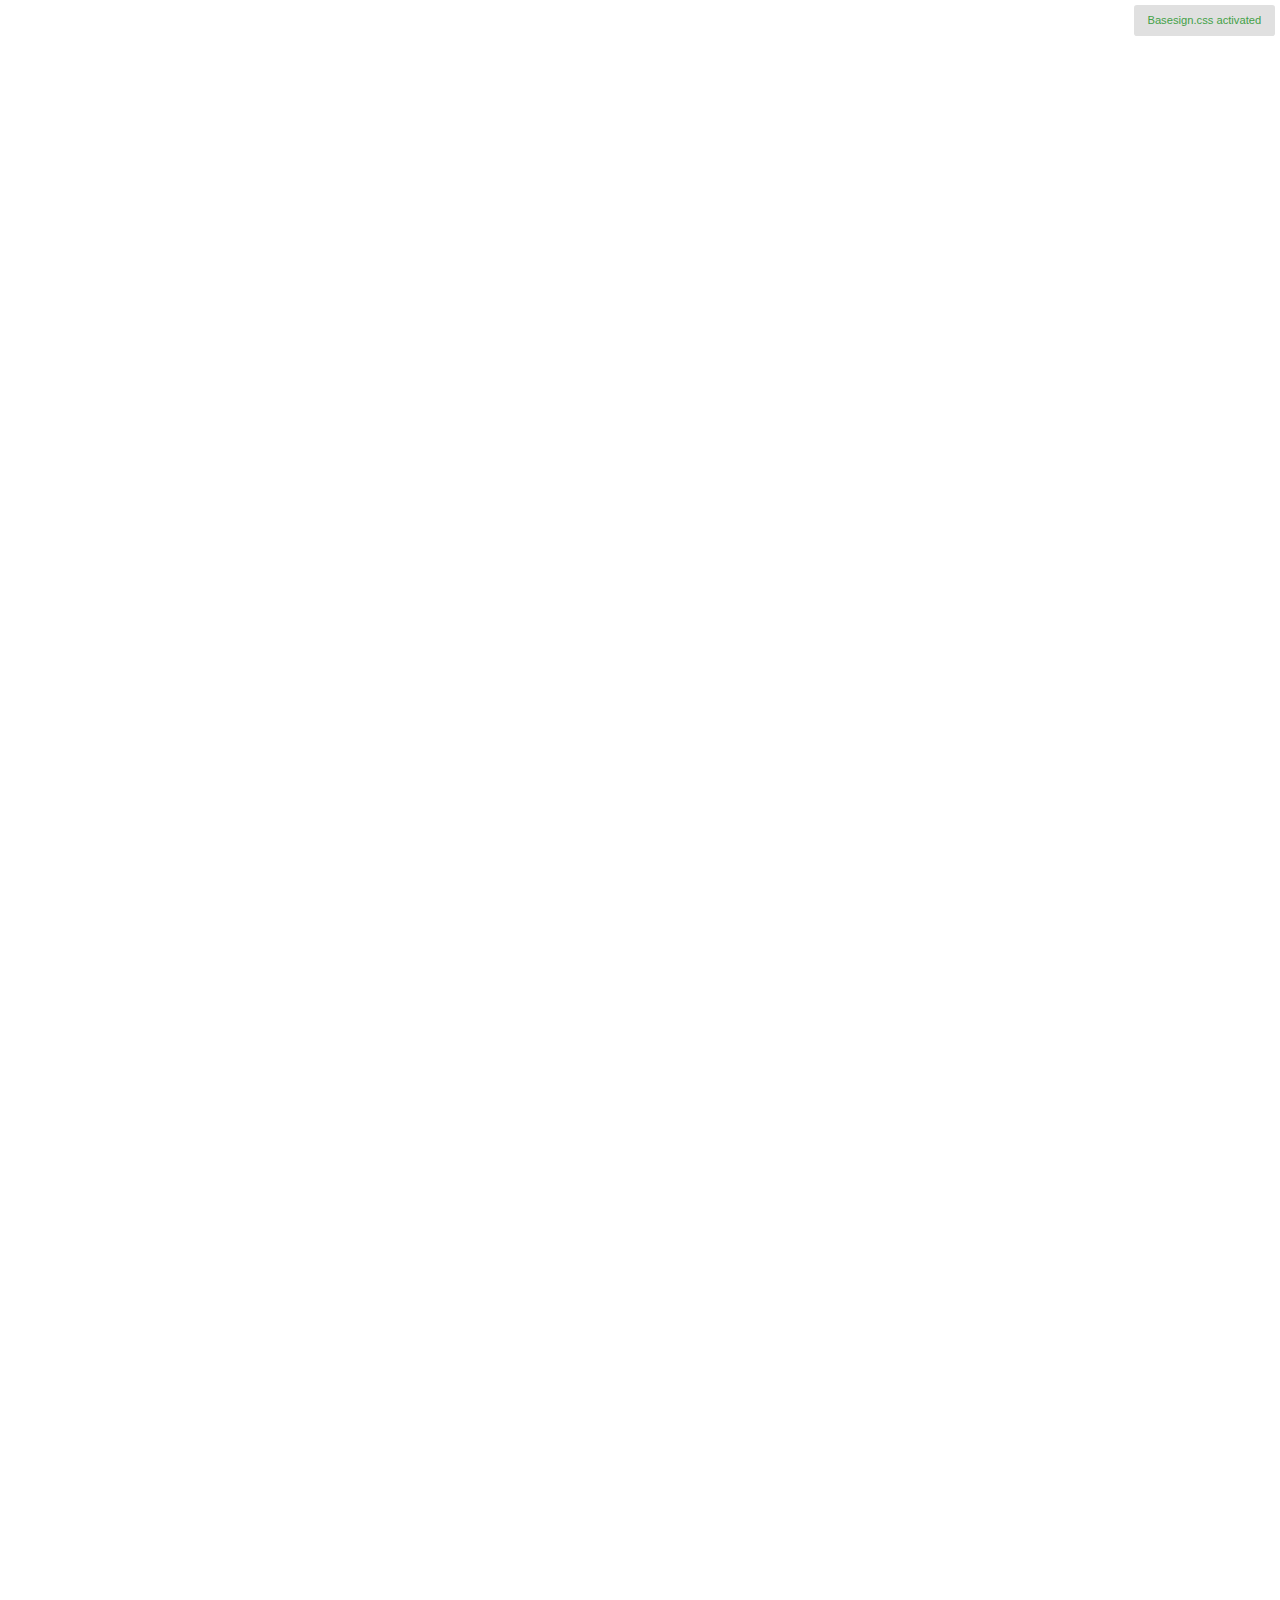
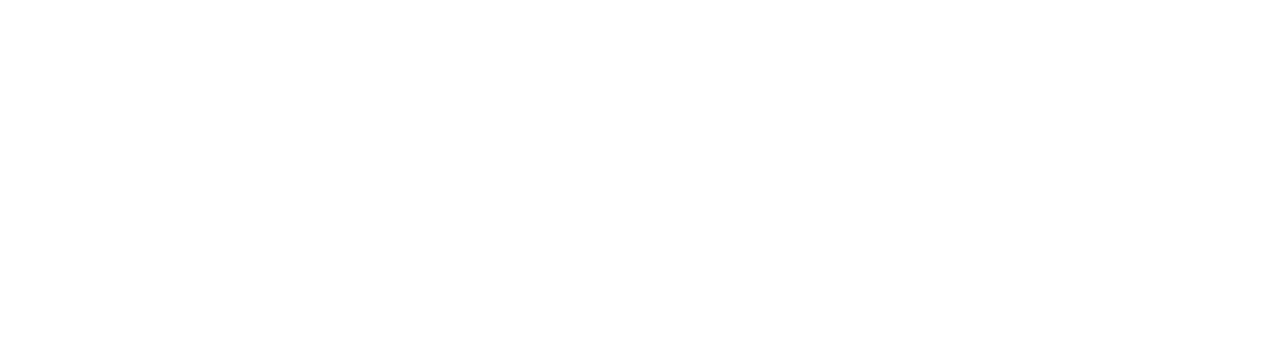
==== commit d5cffef0: "Add files via upload" ====
--- a/index.html
+++ b/index.html
@@ -69,7 +69,8 @@
                 </p>
                 <p> We're human and we want to make things as elegant as is it possible.</p>
                 <h3 class="custom-color-brand"> Download </h3>
-                <button class="btn">Download v1.0</button>
+                <span class="download-container"><a href="basesign.css" download class="btn">Download v1.0</a></span>
+                
 
 
 
--- a/stylesheets/style.css
+++ b/stylesheets/style.css
@@ -32,19 +32,24 @@
     text-align: center;
 }
 
+.download-container {
+    display: block;
+    margin: 20px auto;
+    text-align: center;
+}
+
 .btn {
-    display: block;
     background-color: #ded2a8;
     padding: 0.4em 1em;
     border: 1px solid #ded2a8;
     color: #fff;
-    margin: 10px auto;
     border-radius: 4px;
     font-size: 1.5em;
     text-align: center;
     text-decoration: none;
     white-space: nowrap;
     transition: all 0.4s ease;
+    cursor: pointer;
 }
 
 .btn:hover {
@@ -308,7 +313,7 @@
 
 
 .touse-title {
-    margin-top: 80px;
+    margin-top: 50px;
 }
 
 .footer {
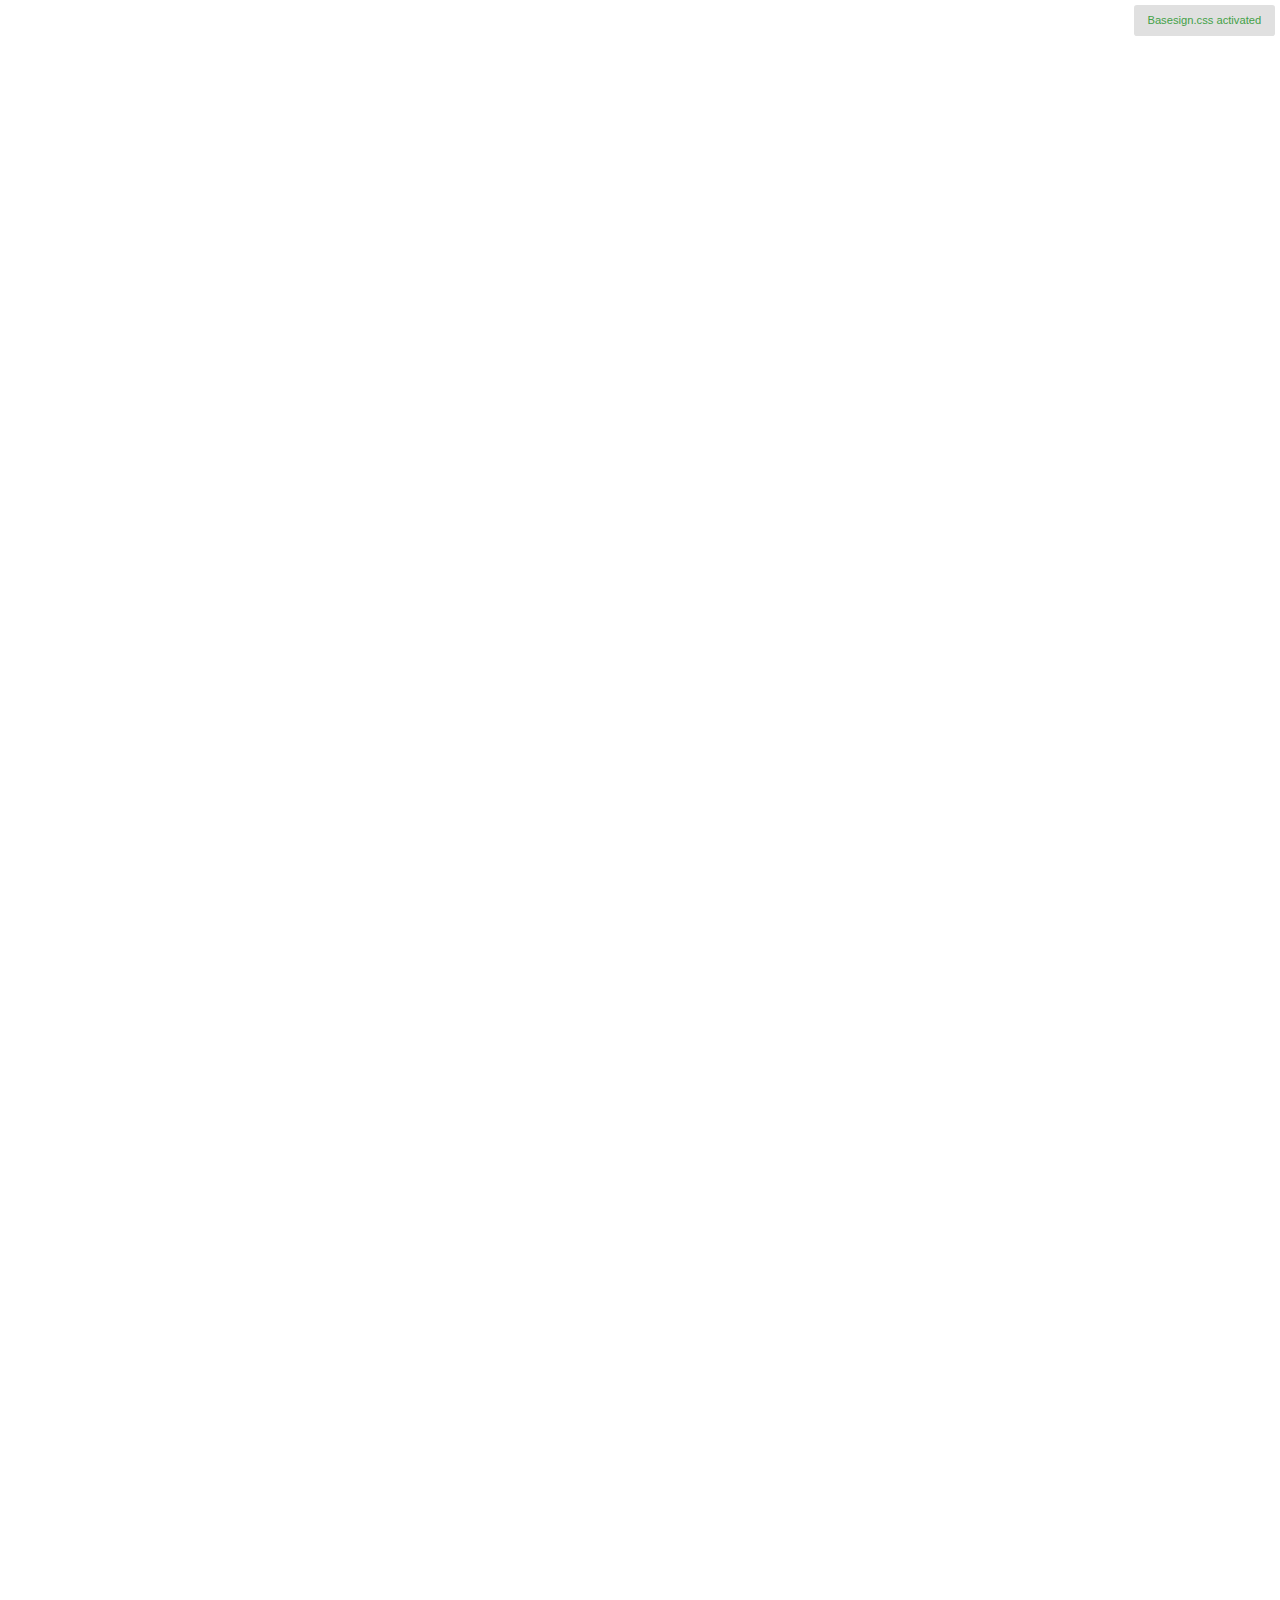
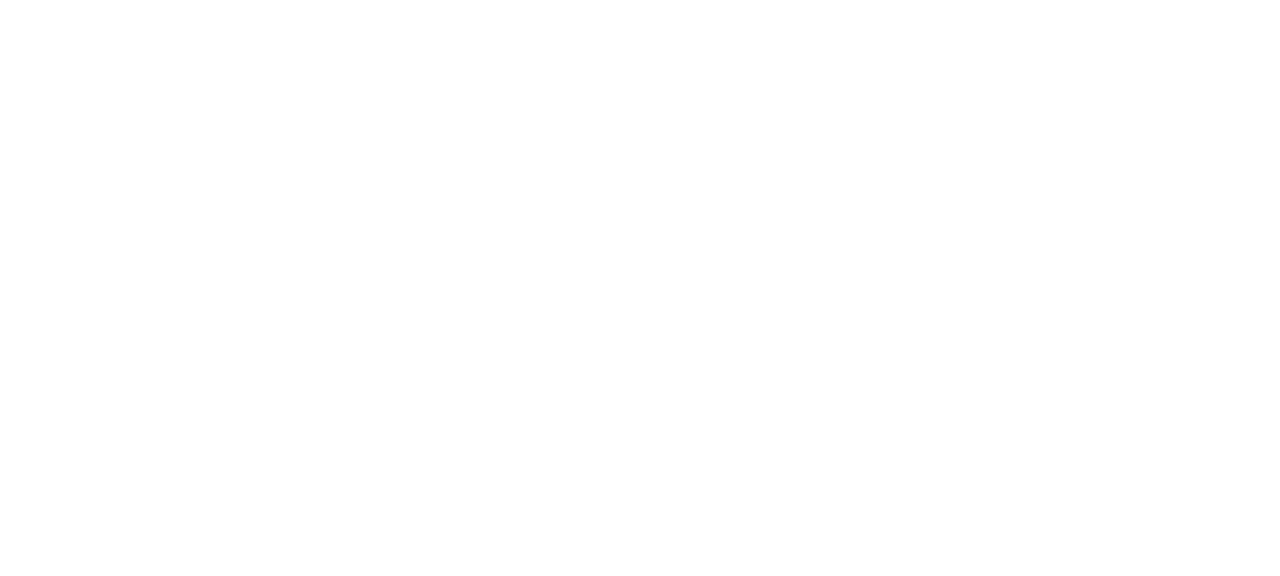
==== commit 554a05a5: "Add files via upload" ====
--- a/index.html
+++ b/index.html
@@ -42,7 +42,6 @@
 </head>
 
 <body>
-    <div class="container">
         <div title="Click to desactivate/activate" class="bs-btn-switch active">
             Basesign.css activated
         </div>
@@ -50,31 +49,287 @@
         </div>
         <div class="right-main">
             <div class="project">
-                <h1 class="name-project custom-color-brand"> Basesign.css </h1>
+                <h1 class="name-project custom-color-brand">
+
+<svg version="1.1" id="bs-logo" xmlns="http://www.w3.org/2000/svg" xmlns:xlink="http://www.w3.org/1999/xlink" x="0px" y="0px"
+	 viewBox="-1297 1298.4 404.6 383" style="enable-background:new -1297 1298.4 404.6 383;" xml:space="preserve">
+<style type="text/css">
+	.st0{display:none;}
+	.st1{display:inline;}
+	.st2{clip-path:url(#SVGID_2_);fill:#EFA80A;}
+	.st3{clip-path:url(#SVGID_2_);fill:#EFA70B;}
+	.st4{clip-path:url(#SVGID_2_);fill:#EFA60C;}
+	.st5{clip-path:url(#SVGID_2_);fill:#F0A50D;}
+	.st6{clip-path:url(#SVGID_2_);fill:#F0A40E;}
+	.st7{clip-path:url(#SVGID_2_);fill:#F0A40F;}
+	.st8{clip-path:url(#SVGID_2_);fill:#F0A310;}
+	.st9{clip-path:url(#SVGID_2_);fill:#F1A211;}
+	.st10{clip-path:url(#SVGID_2_);fill:#F1A112;}
+	.st11{clip-path:url(#SVGID_2_);fill:#F1A013;}
+	.st12{clip-path:url(#SVGID_2_);fill:#F19F14;}
+	.st13{clip-path:url(#SVGID_2_);fill:#F19E15;}
+	.st14{clip-path:url(#SVGID_2_);fill:#F29D16;}
+	.st15{clip-path:url(#SVGID_2_);fill:#F29D17;}
+	.st16{clip-path:url(#SVGID_2_);fill:#F29C18;}
+	.st17{clip-path:url(#SVGID_2_);fill:#F29B19;}
+	.st18{clip-path:url(#SVGID_2_);fill:#F29A1A;}
+	.st19{clip-path:url(#SVGID_2_);fill:#F3991B;}
+	.st20{clip-path:url(#SVGID_2_);fill:#F3981C;}
+	.st21{clip-path:url(#SVGID_2_);fill:#F3971D;}
+	.st22{clip-path:url(#SVGID_2_);fill:#F3961E;}
+	.st23{clip-path:url(#SVGID_2_);fill:#F4961F;}
+	.st24{clip-path:url(#SVGID_2_);fill:#F49520;}
+	.st25{clip-path:url(#SVGID_2_);fill:#F49421;}
+	.st26{clip-path:url(#SVGID_2_);fill:#F49322;}
+	.st27{clip-path:url(#SVGID_2_);fill:#F49223;}
+	.st28{clip-path:url(#SVGID_2_);fill:#F59124;}
+	.st29{clip-path:url(#SVGID_2_);fill:#F59025;}
+	.st30{clip-path:url(#SVGID_2_);fill:#F58F26;}
+	.st31{clip-path:url(#SVGID_2_);fill:#F58F27;}
+	.st32{clip-path:url(#SVGID_2_);fill:#F58E28;}
+	.st33{clip-path:url(#SVGID_2_);fill:#F68D29;}
+	.st34{clip-path:url(#SVGID_2_);fill:#F68C2A;}
+	.st35{clip-path:url(#SVGID_2_);fill:#F68B2B;}
+	.st36{clip-path:url(#SVGID_2_);fill:#F68A2C;}
+	.st37{clip-path:url(#SVGID_2_);fill:#F7892D;}
+	.st38{clip-path:url(#SVGID_2_);fill:#F7882E;}
+	.st39{clip-path:url(#SVGID_2_);fill:#F78830;}
+	.st40{clip-path:url(#SVGID_2_);fill:#F78731;}
+	.st41{clip-path:url(#SVGID_2_);fill:#F78632;}
+	.st42{clip-path:url(#SVGID_2_);fill:#F88533;}
+	.st43{clip-path:url(#SVGID_2_);fill:#F88434;}
+	.st44{clip-path:url(#SVGID_2_);fill:#F88335;}
+	.st45{clip-path:url(#SVGID_2_);fill:#F88236;}
+	.st46{clip-path:url(#SVGID_2_);fill:#F98137;}
+	.st47{clip-path:url(#SVGID_2_);fill:#F98038;}
+	.st48{clip-path:url(#SVGID_2_);fill:#F98039;}
+	.st49{clip-path:url(#SVGID_2_);fill:#F97F3A;}
+	.st50{clip-path:url(#SVGID_2_);fill:#F97E3B;}
+	.st51{clip-path:url(#SVGID_2_);fill:#FA7D3C;}
+	.st52{clip-path:url(#SVGID_2_);fill:#FA7C3D;}
+	.st53{clip-path:url(#SVGID_2_);fill:#FA7B3E;}
+	.st54{clip-path:url(#SVGID_2_);fill:#FA7A3F;}
+	.st55{clip-path:url(#SVGID_2_);fill:#FA7940;}
+	.st56{clip-path:url(#SVGID_2_);fill:#FB7941;}
+	.st57{clip-path:url(#SVGID_2_);fill:#FB7842;}
+	.st58{clip-path:url(#SVGID_2_);fill:#FB7743;}
+	.st59{clip-path:url(#SVGID_2_);fill:#FB7644;}
+	.st60{clip-path:url(#SVGID_2_);fill:#FC7545;}
+	.st61{clip-path:url(#SVGID_2_);fill:#FC7446;}
+	.st62{clip-path:url(#SVGID_2_);fill:#FC7347;}
+	.st63{clip-path:url(#SVGID_2_);fill:#FC7248;}
+	.st64{clip-path:url(#SVGID_2_);fill:#FC7249;}
+	.st65{clip-path:url(#SVGID_2_);fill:#FD714A;}
+	.st66{clip-path:url(#SVGID_2_);fill:#FD704B;}
+	.st67{clip-path:url(#SVGID_2_);fill:#FD6F4C;}
+	.st68{clip-path:url(#SVGID_2_);fill:#FD6E4D;}
+	.st69{clip-path:url(#SVGID_2_);fill:#FD6D4E;}
+	.st70{clip-path:url(#SVGID_2_);fill:#FE6C4F;}
+	.st71{clip-path:url(#SVGID_2_);fill:#FE6B50;}
+	.st72{clip-path:url(#SVGID_2_);fill:#FE6B51;}
+	.st73{clip-path:url(#SVGID_2_);fill:#FE6A52;}
+	.st74{clip-path:url(#SVGID_2_);fill:#FF6953;}
+	.st75{clip-path:url(#SVGID_2_);fill:#FF6854;}
+	.st76{clip-path:url(#SVGID_2_);fill:#FF6755;}
+	.st77{fill:url(#SVGID_3_);}
+	.st78{fill:url(#SVGID_4_);}
+	.st79{fill:url(#SVGID_5_);}
+	.st80{fill:url(#SVGID_6_);}
+	.st81{fill:url(#SVGID_7_);}
+	.st82{fill:url(#SVGID_8_);}
+	.st83{fill:url(#SVGID_9_);}
+	.st84{fill:url(#SVGID_10_);}
+	.st85{fill:url(#SVGID_11_);}
+	.st86{fill:url(#SVGID_12_);}
+	.st87{fill:url(#SVGID_13_);}
+</style>
+<g id="Layer_2" class="st0">
+	<g class="st1">
+		<g>
+			<defs>
+				<rect id="SVGID_1_" x="-1297" y="1298.4" width="404.6" height="404.6"/>
+			</defs>
+			<clipPath id="SVGID_2_">
+				<use xlink:href="#SVGID_1_"  style="overflow:visible;"/>
+			</clipPath>
+			<path class="st2" d="M-1297,1703L-1297,1703L-1297,1703z"/>
+			<path class="st2" d="M-1297,1692.2l10.8,10.8L-1297,1692.2z"/>
+			<polygon class="st3" points="-1297,1681.4 -1275.4,1703 -1286.2,1703 -1297,1692.2 			"/>
+			<polygon class="st4" points="-1297,1670.6 -1264.6,1703 -1275.4,1703 -1297,1681.4 			"/>
+			<polygon class="st5" points="-1297,1659.8 -1253.8,1703 -1264.6,1703 -1297,1670.6 			"/>
+			<polygon class="st6" points="-1297,1649.1 -1243.1,1703 -1253.8,1703 -1297,1659.8 			"/>
+			<polygon class="st7" points="-1297,1638.3 -1232.3,1703 -1243.1,1703 -1297,1649.1 			"/>
+			<polygon class="st8" points="-1297,1627.5 -1221.5,1703 -1232.3,1703 -1297,1638.3 			"/>
+			<polygon class="st9" points="-1297,1616.7 -1210.7,1703 -1221.5,1703 -1297,1627.5 			"/>
+			<polygon class="st10" points="-1297,1605.9 -1199.9,1703 -1210.7,1703 -1297,1616.7 			"/>
+			<polygon class="st11" points="-1297,1595.1 -1189.1,1703 -1199.9,1703 -1297,1605.9 			"/>
+			<polygon class="st12" points="-1297,1584.3 -1178.3,1703 -1189.1,1703 -1297,1595.1 			"/>
+			<polygon class="st13" points="-1297,1573.5 -1167.5,1703 -1178.3,1703 -1297,1584.3 			"/>
+			<polygon class="st14" points="-1297,1562.7 -1156.7,1703 -1167.5,1703 -1297,1573.5 			"/>
+			<polygon class="st15" points="-1297,1551.9 -1145.9,1703 -1156.7,1703 -1297,1562.7 			"/>
+			<polygon class="st16" points="-1297,1541.2 -1135.2,1703 -1145.9,1703 -1297,1551.9 			"/>
+			<polygon class="st17" points="-1297,1530.4 -1124.4,1703 -1135.2,1703 -1297,1541.2 			"/>
+			<polygon class="st18" points="-1297,1519.6 -1113.6,1703 -1124.4,1703 -1297,1530.4 			"/>
+			<polygon class="st19" points="-1297,1508.8 -1102.8,1703 -1113.6,1703 -1297,1519.6 			"/>
+			<polygon class="st20" points="-1297,1498 -1092,1703 -1102.8,1703 -1297,1508.8 			"/>
+			<polygon class="st21" points="-1297,1487.2 -1081.2,1703 -1092,1703 -1297,1498 			"/>
+			<polygon class="st22" points="-1297,1476.4 -1070.4,1703 -1081.2,1703 -1297,1487.2 			"/>
+			<polygon class="st23" points="-1297,1465.6 -1059.6,1703 -1070.4,1703 -1297,1476.4 			"/>
+			<polygon class="st24" points="-1297,1454.8 -1048.8,1703 -1059.6,1703 -1297,1465.6 			"/>
+			<polygon class="st25" points="-1297,1444 -1038,1703 -1048.8,1703 -1297,1454.8 			"/>
+			<polygon class="st26" points="-1297,1433.3 -1027.3,1703 -1038,1703 -1297,1444 			"/>
+			<polygon class="st27" points="-1297,1422.5 -1016.5,1703 -1027.3,1703 -1297,1433.3 			"/>
+			<polygon class="st28" points="-1297,1411.7 -1005.7,1703 -1016.5,1703 -1297,1422.5 			"/>
+			<polygon class="st29" points="-1297,1400.9 -994.9,1703 -1005.7,1703 -1297,1411.7 			"/>
+			<polygon class="st30" points="-1297,1390.1 -984.1,1703 -994.9,1703 -1297,1400.9 			"/>
+			<polygon class="st31" points="-1297,1379.3 -973.3,1703 -984.1,1703 -1297,1390.1 			"/>
+			<polygon class="st32" points="-1297,1368.5 -962.5,1703 -973.3,1703 -1297,1379.3 			"/>
+			<polygon class="st33" points="-1297,1357.7 -951.7,1703 -962.5,1703 -1297,1368.5 			"/>
+			<polygon class="st34" points="-1297,1346.9 -940.9,1703 -951.7,1703 -1297,1357.7 			"/>
+			<polygon class="st35" points="-1297,1336.1 -930.1,1703 -940.9,1703 -1297,1346.9 			"/>
+			<polygon class="st36" points="-1297,1325.4 -919.4,1703 -930.1,1703 -1297,1336.1 			"/>
+			<polygon class="st37" points="-1297,1314.6 -908.6,1703 -919.4,1703 -1297,1325.4 			"/>
+			<polygon class="st38" points="-1297,1303.8 -897.8,1703 -908.6,1703 -1297,1314.6 			"/>
+			<polygon class="st39" points="-1291.6,1298.4 -892.4,1697.6 -892.4,1703 -897.8,1703 -1297,1303.8 -1297,1298.4 			"/>
+			<polygon class="st40" points="-1280.8,1298.4 -892.4,1686.8 -892.4,1697.6 -1291.6,1298.4 			"/>
+			<polygon class="st41" points="-1270,1298.4 -892.4,1676 -892.4,1686.8 -1280.8,1298.4 			"/>
+			<polygon class="st42" points="-1259.2,1298.4 -892.4,1665.2 -892.4,1676 -1270,1298.4 			"/>
+			<polygon class="st43" points="-1248.4,1298.4 -892.4,1654.4 -892.4,1665.2 -1259.2,1298.4 			"/>
+			<polygon class="st44" points="-1237.7,1298.4 -892.4,1643.7 -892.4,1654.4 -1248.4,1298.4 			"/>
+			<polygon class="st45" points="-1226.9,1298.4 -892.4,1632.9 -892.4,1643.7 -1237.7,1298.4 			"/>
+			<polygon class="st46" points="-1216.1,1298.4 -892.4,1622.1 -892.4,1632.9 -1226.9,1298.4 			"/>
+			<polygon class="st47" points="-1205.3,1298.4 -892.4,1611.3 -892.4,1622.1 -1216.1,1298.4 			"/>
+			<polygon class="st48" points="-1194.5,1298.4 -892.4,1600.5 -892.4,1611.3 -1205.3,1298.4 			"/>
+			<polygon class="st49" points="-1183.7,1298.4 -892.4,1589.7 -892.4,1600.5 -1194.5,1298.4 			"/>
+			<polygon class="st50" points="-1172.9,1298.4 -892.4,1578.9 -892.4,1589.7 -1183.7,1298.4 			"/>
+			<polygon class="st51" points="-1162.1,1298.4 -892.4,1568.1 -892.4,1578.9 -1172.9,1298.4 			"/>
+			<polygon class="st52" points="-1151.3,1298.4 -892.4,1557.3 -892.4,1568.1 -1162.1,1298.4 			"/>
+			<polygon class="st53" points="-1140.5,1298.4 -892.4,1546.5 -892.4,1557.3 -1151.3,1298.4 			"/>
+			<polygon class="st54" points="-1129.8,1298.4 -892.4,1535.8 -892.4,1546.5 -1140.5,1298.4 			"/>
+			<polygon class="st55" points="-1119,1298.4 -892.4,1525 -892.4,1535.8 -1129.8,1298.4 			"/>
+			<polygon class="st56" points="-1108.2,1298.4 -892.4,1514.2 -892.4,1525 -1119,1298.4 			"/>
+			<polygon class="st57" points="-1097.4,1298.4 -892.4,1503.4 -892.4,1514.2 -1108.2,1298.4 			"/>
+			<polygon class="st58" points="-1086.6,1298.4 -892.4,1492.6 -892.4,1503.4 -1097.4,1298.4 			"/>
+			<polygon class="st59" points="-1075.8,1298.4 -892.4,1481.8 -892.4,1492.6 -1086.6,1298.4 			"/>
+			<polygon class="st60" points="-1065,1298.4 -892.4,1471 -892.4,1481.8 -1075.8,1298.4 			"/>
+			<polygon class="st61" points="-1054.2,1298.4 -892.4,1460.2 -892.4,1471 -1065,1298.4 			"/>
+			<polygon class="st62" points="-1043.4,1298.4 -892.4,1449.4 -892.4,1460.2 -1054.2,1298.4 			"/>
+			<polygon class="st63" points="-1032.6,1298.4 -892.4,1438.6 -892.4,1449.4 -1043.4,1298.4 			"/>
+			<polygon class="st64" points="-1021.9,1298.4 -892.4,1427.9 -892.4,1438.6 -1032.6,1298.4 			"/>
+			<polygon class="st65" points="-1011.1,1298.4 -892.4,1417.1 -892.4,1427.9 -1021.9,1298.4 			"/>
+			<polygon class="st66" points="-1000.3,1298.4 -892.4,1406.3 -892.4,1417.1 -1011.1,1298.4 			"/>
+			<polygon class="st67" points="-989.5,1298.4 -892.4,1395.5 -892.4,1406.3 -1000.3,1298.4 			"/>
+			<polygon class="st68" points="-978.7,1298.4 -892.4,1384.7 -892.4,1395.5 -989.5,1298.4 			"/>
+			<polygon class="st69" points="-967.9,1298.4 -892.4,1373.9 -892.4,1384.7 -978.7,1298.4 			"/>
+			<polygon class="st70" points="-957.1,1298.4 -892.4,1363.1 -892.4,1373.9 -967.9,1298.4 			"/>
+			<polygon class="st71" points="-946.3,1298.4 -892.4,1352.3 -892.4,1363.1 -957.1,1298.4 			"/>
+			<polygon class="st72" points="-935.5,1298.4 -892.4,1341.5 -892.4,1352.3 -946.3,1298.4 			"/>
+			<polygon class="st73" points="-924.8,1298.4 -892.4,1330.8 -892.4,1341.5 -935.5,1298.4 			"/>
+			<polygon class="st74" points="-914,1298.4 -892.4,1320 -892.4,1330.8 -924.8,1298.4 			"/>
+			<polygon class="st75" points="-903.2,1298.4 -892.4,1309.2 -892.4,1320 -914,1298.4 			"/>
+			<polygon class="st76" points="-892.4,1298.4 -892.4,1298.4 -892.4,1309.2 -903.2,1298.4 			"/>
+			<path class="st76" d="M-892.4,1298.4L-892.4,1298.4z"/>
+		</g>
+		<path d="M-891.9,1703.5h-405.6v-405.6h405.6V1703.5z M-1296.5,1702.5h403.6v-403.6h-403.6V1702.5z"/>
+	</g>
+</g>
+<g id="Capa_1">
+	<g>
+		<linearGradient id="SVGID_3_" gradientUnits="userSpaceOnUse" x1="-1255.9719" y1="1474.1604" x2="-1102.8854" y2="1334.901">
+			<stop  offset="0" style="stop-color:#EFA80A"/>
+			<stop  offset="1" style="stop-color:#FF6755"/>
+		</linearGradient>
+		<path class="st77" d="M-1213.4,1408.4h-47.8c-2.6,0-5.1,1.4-6.4,3.7l-23.9,41.4c-1.3,2.3-1.3,5.1,0,7.4l23.9,41.4
+			c1.3,2.3,3.8,3.7,6.4,3.7h47.8c2.6,0,5.1-1.4,6.4-3.7l23.9-41.4c1.3-2.3,1.3-5.1,0-7.4l-23.9-41.4
+			C-1208.3,1409.8-1210.8,1408.4-1213.4,1408.4z"/>
+		<linearGradient id="SVGID_4_" gradientUnits="userSpaceOnUse" x1="-1184.8296" y1="1552.3666" x2="-1031.743" y2="1413.1073">
+			<stop  offset="0" style="stop-color:#EFA80A"/>
+			<stop  offset="1" style="stop-color:#FF6755"/>
+		</linearGradient>
+		<path class="st78" d="M-1119.2,1465.6h-47.8c-2.6,0-5.1,1.4-6.4,3.7l-23.9,41.4c-1.3,2.3-1.3,5.1,0,7.4l23.9,41.4
+			c1.3,2.3,3.8,3.7,6.4,3.7h47.8c2.6,0,5.1-1.4,6.4-3.7l23.9-41.4c1.3-2.3,1.3-5.1,0-7.4l-23.9-41.4
+			C-1114.1,1467-1116.6,1465.6-1119.2,1465.6z"/>
+		<linearGradient id="SVGID_5_" gradientUnits="userSpaceOnUse" x1="-1130.3439" y1="1612.2622" x2="-977.2573" y2="1473.0028">
+			<stop  offset="0" style="stop-color:#EFA80A"/>
+			<stop  offset="1" style="stop-color:#FF6755"/>
+		</linearGradient>
+		<path class="st79" d="M-1112.8,1578.8c-1.3-2.3-3.8-3.7-6.4-3.7h-47.8c-2.6,0-5.1,1.4-6.4,3.7l-23.9,41.4c-1.3,2.3-1.3,5.1,0,7.4
+			l23.9,41.4c1.3,2.3,3.8,3.7,6.4,3.7h47.8c2.6,0,5.1-1.4,6.4-3.7l23.9-41.4c1.3-2.3,1.3-5.1,0-7.4L-1112.8,1578.8z"/>
+		<linearGradient id="SVGID_6_" gradientUnits="userSpaceOnUse" x1="-1202.1025" y1="1533.3785" x2="-1049.016" y2="1394.1191">
+			<stop  offset="0" style="stop-color:#EFA80A"/>
+			<stop  offset="1" style="stop-color:#FF6755"/>
+		</linearGradient>
+		<path class="st80" d="M-1187.7,1565.8l-23.9-41.4c-1.3-2.3-3.8-3.7-6.4-3.7h-47.8c-2.6,0-5.1,1.4-6.4,3.7l-23.9,41.4
+			c-1.3,2.3-1.3,5.1,0,7.4l23.9,41.4c1.3,2.3,3.8,3.7,6.4,3.7h47.8c2.6,0,5.1-1.4,6.4-3.7l23.9-41.4
+			C-1186.3,1570.9-1186.3,1568.1-1187.7,1565.8z"/>
+		<linearGradient id="SVGID_7_" gradientUnits="userSpaceOnUse" x1="-1240.9539" y1="1490.6697" x2="-1087.8673" y2="1351.4103">
+			<stop  offset="0" style="stop-color:#EFA80A"/>
+			<stop  offset="1" style="stop-color:#FF6755"/>
+		</linearGradient>
+		<path class="st81" d="M-1119.2,1352.9h-47.8c-2.6,0-5.1,1.4-6.4,3.7l-23.9,41.4c-1.3,2.3-1.3,5.1,0,7.4l23.9,41.4
+			c1.3,2.3,3.8,3.7,6.4,3.7h47.8c2.6,0,5.1-1.4,6.4-3.7l23.9-41.4c1.3-2.3,1.3-5.1,0-7.4l-23.9-41.4
+			C-1114.1,1354.3-1116.6,1352.9-1119.2,1352.9z"/>
+		<linearGradient id="SVGID_8_" gradientUnits="userSpaceOnUse" x1="-1168.4889" y1="1570.3297" x2="-1015.4024" y2="1431.0703">
+			<stop  offset="0" style="stop-color:#EFA80A"/>
+			<stop  offset="1" style="stop-color:#FF6755"/>
+		</linearGradient>
+		<path class="st82" d="M-1070.7,1508.4h47.8c2.6,0,5.1-1.4,6.4-3.7l23.9-41.4c1.3-2.3,1.3-5.1,0-7.4l-23.9-41.4
+			c-1.3-2.3-3.8-3.7-6.4-3.7h-47.8c-2.6,0-5.1,1.4-6.4,3.7l-23.9,41.4c-1.3,2.3-1.3,5.1,0,7.4l23.9,41.4
+			C-1075.8,1507-1073.3,1508.4-1070.7,1508.4z"/>
+		<linearGradient id="SVGID_9_" gradientUnits="userSpaceOnUse" x1="-1097.3467" y1="1648.5358" x2="-944.2601" y2="1509.2764">
+			<stop  offset="0" style="stop-color:#EFA80A"/>
+			<stop  offset="1" style="stop-color:#FF6755"/>
+		</linearGradient>
+		<path class="st83" d="M-922.2,1471.7c-1.3-2.3-3.8-3.7-6.4-3.7h-47.8c-2.6,0-5.1,1.4-6.4,3.7l-23.9,41.4c-1.3,2.3-1.3,5.1,0,7.4
+			l23.9,41.4c1.3,2.3,3.8,3.7,6.4,3.7h47.8c2.6,0,5.1-1.4,6.4-3.7l23.9-41.4c1.3-2.3,1.3-5.1,0-7.4L-922.2,1471.7z"/>
+		<linearGradient id="SVGID_10_" gradientUnits="userSpaceOnUse" x1="-1042.0411" y1="1709.3326" x2="-888.9545" y2="1570.0732">
+			<stop  offset="0" style="stop-color:#EFA80A"/>
+			<stop  offset="1" style="stop-color:#FF6755"/>
+		</linearGradient>
+		<path class="st84" d="M-922.2,1582.8c-1.3-2.3-3.8-3.7-6.4-3.7h-47.8c-2.6,0-5.1,1.4-6.4,3.7l-23.9,41.4c-1.3,2.3-1.3,5.1,0,7.4
+			l23.9,41.4c1.3,2.3,3.8,3.7,6.4,3.7h47.8c2.6,0,5.1-1.4,6.4-3.7l23.9-41.4c1.3-2.3,1.3-5.1,0-7.4L-922.2,1582.8z"/>
+		<linearGradient id="SVGID_11_" gradientUnits="userSpaceOnUse" x1="-1113.7804" y1="1630.4703" x2="-960.6938" y2="1491.2109">
+			<stop  offset="0" style="stop-color:#EFA80A"/>
+			<stop  offset="1" style="stop-color:#FF6755"/>
+		</linearGradient>
+		<path class="st85" d="M-992.6,1565.8l-23.9-41.4c-1.3-2.3-3.8-3.7-6.4-3.7h-47.8c-2.6,0-5.1,1.4-6.4,3.7l-23.9,41.4
+			c-1.3,2.3-1.3,5.1,0,7.4l23.9,41.4c1.3,2.3,3.8,3.7,6.4,3.7h47.8c2.6,0,5.1-1.4,6.4-3.7l23.9-41.4
+			C-991.3,1570.9-991.3,1568.1-992.6,1565.8z"/>
+		<linearGradient id="SVGID_12_" gradientUnits="userSpaceOnUse" x1="-1222.9742" y1="1510.4346" x2="-1069.8877" y2="1371.1752">
+			<stop  offset="0" style="stop-color:#EFA80A"/>
+			<stop  offset="1" style="stop-color:#FF6755"/>
+		</linearGradient>
+		<path class="st86" d="M-992.6,1346.4l-23.9-41.4c-1.3-2.3-3.8-3.7-6.4-3.7h-47.8c-2.6,0-5.1,1.4-6.4,3.7l-23.9,41.4
+			c-1.3,2.3-1.3,5.1,0,7.4l23.9,41.4c1.3,2.3,3.8,3.7,6.4,3.7h47.8c2.6,0,5.1-1.4,6.4-3.7l23.9-41.4
+			C-991.3,1351.6-991.3,1348.7-992.6,1346.4z"/>
+		<linearGradient id="SVGID_13_" gradientUnits="userSpaceOnUse" x1="-1153.4708" y1="1586.8391" x2="-1000.3842" y2="1447.5797">
+			<stop  offset="0" style="stop-color:#EFA80A"/>
+			<stop  offset="1" style="stop-color:#FF6755"/>
+		</linearGradient>
+		<path class="st87" d="M-922.2,1359c-1.3-2.3-3.8-3.7-6.4-3.7h-47.8c-2.6,0-5.1,1.4-6.4,3.7l-23.9,41.4c-1.3,2.3-1.3,5.1,0,7.4
+			l23.9,41.4c1.3,2.3,3.8,3.7,6.4,3.7h47.8c2.6,0,5.1-1.4,6.4-3.7l23.9-41.4c1.3-2.3,1.3-5.1,0-7.4L-922.2,1359z"/>
+	</g>
+</g>
+</svg>
+                     Basesign.css </h1>
                 <h3 class="description-project custom-color-brand">
                    Setting better default CSS to make web more elegant.
                 </h3>
+                <h4 class="description-more custom-color-brand">
+                    Optimal size, handle spacing, readable website, normalizing site.
+                </h4>
             </div>
-            <div class="bs-base">
-                <ul class="custom-color-grey-2">
-                    <li> Optimal size </li>
-                    <li> Handle spacing </li>
-                    <li> Readable website </li>
-                    <li> Normalizing size </li>
-                </ul>
-            </div>
+
             <div>
+               <h3 class="custom-color-brand">About</h3>
                 <p>
-                    Setting things that we all usually set. <code>box-sizing: border-border</code> is our friend. <code>html and body</code> have to be fusioned.
+                    Setting things that we all usually set. <code>box-sizing: border-border</code> is our friend. <code>html and body</code> have to be fusioned. Click to the button at right top to see the difference between no Basesign.css used and when it's used. 
                 </p>
                 <p> We're human and we want to make things as elegant as is it possible.</p>
                 <h3 class="custom-color-brand"> Download </h3>
-                <span class="download-container"><a href="basesign.css" download class="btn">Download v1.0</a></span>
-                
-
-
-
-                <h5 class="touse-title custom-color-brand"> Classes to use </h5>
+                <span class="download-container"><a href="basesign.css" download class="btn">Download v1.0</a>
+                </span>
+                <h3 class="touse-title custom-color-brand"> Classes to use </h3>
                 <div class="touse">
                     <p> It's easy, you have only two classes to use :</p>
                     <p><code>.bigger-t</code>: Size passing from &#126; 14px to &#126; 16px.
@@ -113,7 +368,7 @@
                                     <pre><code class="language-html">
 &lt;div class="bigger-h bigger-t"&gt;
     &lt;h3&gt; Portland &lt;/h3&gt;
-    &lt;p&gt; The &lt;span class="normal-t" &lt; largest city &lt;/span&gt; in the U.S. state of Oregon. &lt;/p&gt;
+    &lt;p&gt; The &lt;span class="normal-t"&gt; largest city &lt;/span&gt; in the U.S. state of Oregon. &lt;/p&gt;
 &lt;/div&gt;
                                     </code></pre>
                                 </div>
@@ -130,7 +385,7 @@
 
             </div>
 
-            <h5 class="custom-color-brand designtips-title"> Design tips </h5>
+            <h3 class="custom-color-brand designtips-title"> Design tips </h3>
             <div class="design-tips row" id="design-tips-bs">
                 <div class="bigger-t">
                     <ul>
@@ -157,12 +412,11 @@
                 <a class="twitter-share-button" href="https://twitter.com/intent/tweet?text=CSS%20file%20to%20make%20default%20web%20more%20elegant">
 Tweet</a>    
                <div>Source code available at <a href="http://www.github.com/stabla/Basesign">stabla/Basesign</a></div>
-                <div>Maintened by<a href="http://www.stabla.me" style=""> Guillaume Bonnet</a></div>
+                <div>Created by<a href="http://www.stabla.me" style=""> Guillaume Bonnet</a></div>
      
        </div>
        
        
         </div> <!-- End .right-main -->
-    </div> <!-- End container -->
 </body>
 </html>--- a/stylesheets/style.css
+++ b/stylesheets/style.css
@@ -1,18 +1,83 @@
-@media (max-width: 450px) {
-    .left-img {
-        display: none !important;
-    }
+@media (max-width: 750px) {
     .right-main {
         width: 100% !important;
         left: 0 !important;
         padding: 50px 15px !important;
     }
-    .bs-base ul li {
-        display: block !important;
-        font-size: 1.4em !important;
-    }
-}
-
+}
+
+
+
+.right-main {
+    width: 70%;
+    height: 100%;
+    margin: 0 auto;
+    padding: 40px 30px;
+    opacity: 0;
+    animation: fadeInRight 1.2s ease;
+    animation-fill-mode: forwards;
+}
+
+.custom-color-brand {
+    color: #243B55;
+}
+p code,
+li code {
+    color: #A8AEDE;
+    border-radius: 4px;
+    padding: 0px 4px;
+    margin: 5px;
+    overflow: auto;
+}
+
+
+/*
+ * Bees logo
+ */
+#bs-logo {
+    height: 90px;
+    width: 120px;
+    padding: 10px;
+    vertical-align: middle;
+}
+
+.st83 {
+    animation: tX 2.7s ease;
+    animation-iteration-count: infinite;
+    animation-direction: alternate;
+}
+.st78 {
+    animation: opacityGame 5.7s ease;
+    animation-iteration-count: infinite;
+    animation-direction: alternate-reverse;
+}
+
+/*
+ * Button to switch off and switch on Basesign.css
+ */
+
+.bs-btn-switch {
+    position: absolute;
+    top: 5px;
+    right: 5px;
+    cursor: pointer;
+    border-radius: .25em;
+    padding: .83em 1.23em;
+    background-color: rgba(0, 0, 0, 0.122);
+    color: #43A047;
+    font-size: 0.8em;
+    transition: all 0.3s ease;
+    z-index: 1;
+}
+
+.bs-btn-switch:hover {
+    background-color: rgba(0, 0, 0, 0.05);
+    color: red;
+}
+
+/*
+ * About
+ */
 .project {
     margin-bottom: 30px;
     text-align: center;
@@ -23,25 +88,29 @@
 .project .description-project {
     margin: 20px 0;
 }
-
-.announcing-example {
-    font-weight: bold;
-}
-
-.box-example-inside {
-    text-align: center;
-}
-
+.description-more {
+    display: inline-block;
+    font-size: 1.6em;
+    margin: 0 15px 15px;
+    color: #333;
+}
+
+/*
+ * Download
+ */
 .download-container {
     display: block;
     margin: 20px auto;
     text-align: center;
 }
-
 .btn {
-    background-color: #ded2a8;
     padding: 0.4em 1em;
-    border: 1px solid #ded2a8;
+    border: none;
+    background: linear-gradient(270deg, #e7c10a, #d68d03, #d64203);
+    background-size: 600% 600%;
+    -webkit-animation: AnimationName 59s ease infinite;
+    -moz-animation: AnimationName 59s ease infinite;
+    animation: AnimationName 59s ease infinite;
     color: #fff;
     border-radius: 4px;
     font-size: 1.5em;
@@ -51,303 +120,207 @@
     transition: all 0.4s ease;
     cursor: pointer;
 }
-
 .btn:hover {
-    background: #918660;
-    border: 1px solid #918660;
-}
-
-.container {
-    position: relative;
-    height: 100%;
-    left: 0px;
-}
-
-.left-img {
-    position: fixed;
-    left: 0;
-    float: left;
-    height: 100%;
-    opacity: 0;
-    background: linear-gradient(45deg, blue, green);
-    background-image: url(../assets/utile-newvx.jpg);
-    background-repeat: no-repeat;
-    background-position: left;
-    background-size: cover;
-    overflow: auto;
-    width: 25%;
-    -webkit-animation: fadeInLeft 1.2s ease;
-    animation: fadeInLeft 1.3s ease;
-    animation-fill-mode: forwards;
-}
-
-.right-main {
-    position: relative;
-    left: 25%;
-    width: 75%;
-    height: 100%;
-    padding: 50px 30px;
-    opacity: 0;
-    animation: fadeInRight 1.2s ease;
-    animation-fill-mode: forwards;
-}
-
-@-webkit-keyframes fadeInRight {
-  from {
-    opacity: 0;
-    -webkit-transform: translate3d(100%, 0, 0);
-    transform: translate3d(100%, 0, 0);
-  }
-
-  to {
-    opacity: 1;
-    -webkit-transform: none;
-    transform: none;
-      box-shadow: 0 1px 6px rgba(0, 0, 0, 0.4);
-  }
-}
-
-@keyframes fadeInRight {
-  from {
-    opacity: 0;
-    -webkit-transform: translate3d(100%, 0, 0);
-    transform: translate3d(100%, 0, 0);
-  }
-
-  to {
-    opacity: 1;
-    -webkit-transform: none;
-    transform: none;
-      
-    box-shadow: 0 1px 6px rgba(0, 0, 0, 0.4);
-  }
-}
-
-@-webkit-keyframes fadeInLeft {
-      from {
-    opacity: 0;
-    -webkit-transform: translate3d(-100%, 0, 0);
-    transform: translate3d(-100%, 0, 0);
-  }
-
-  to {
-    opacity: 1;
-    -webkit-transform: none;
-    transform: none;
-  }
-}
-
-
-@keyframes fadeInLeft {
-  from {
-    opacity: 0;
-    -webkit-transform: translate3d(-100%, 0, 0);
-    transform: translate3d(-100%, 0, 0);
-  }
-
-  to {
-    opacity: 1;
-    -webkit-transform: none;
-    transform: none;
-  }
-}
-
-.bs-base ul {
-    margin: 0 auto;
-}
-.bs-base ul li {
-    display: inline-block;
-    margin: 0 20px;
-    font-size: 1.6em;
-    color: #ded2a8;
-}
-
-
-
-
-
-/* @media */
-@media (max-width: 764px) {
-  /* line 4, ../sass/style.scss */
-  .header-frame {
-    padding-left: 15px;
-    padding-right: 15px;
-  }
-}
-
-
-/* Hero & Navbar */
-/* line 101, ../sass/style.scss */
-.background-dark {
-  background: linear-gradient(45deg, #243B55, #141E30);
-}
-
-/* line 105, ../sass/style.scss */
-.nav {
-  background: red;
-  width: 100%;
-  height: 50px;
-}
-
-/* line 111, ../sass/style.scss */
-.nav-right {
-  margin-right: -10px;
-}
-
-/* line 115, ../sass/style.scss */
-.brand {
-  position: relative;
-  left: -112px;
-  -webkit-transition: all 0.5s ease;
-  -moz-transition: all 0.5s ease;
-  -o-transition: all 0.5s ease;
-  transition: all 0.5s ease;
-}
-
-/* Document blood */
-/* line 194, ../sass/style.scss */
+    background: #e7c10a;
+}
+
+
+
+
+/*
+ * Classes to use
+ */
+.announcing-example {
+    font-weight: bold;
+}
+
+/* 
+ * Relative to box 
+ */
 .box-exemple {
-  border: 1px solid rgba(0, 0, 0, 0.25);
-  border-radius: 0.25em;
-  margin: 2em 0;
-  box-shadow: 0 1px 2px rgba(0, 0, 0, 0.1);
-
-}
-/* line 199, ../sass/style.scss */
+    border: 1px solid rgba(0, 0, 0, 0.25);
+    border-radius: 0.25em;
+    margin: 2em auto;
+    width: 60%;
+    /*margin: 2em 0;*/
+    box-shadow: 0 1px 2px rgba(0, 0, 0, 0.1);
+}
 .box-exemple .title-exemple {
-  padding: 10px;
-  text-transform: uppercase;
-  font-weight: 800;
-  color: rgba(0, 0, 0, 0.22);
-  font-size: 1.7rem;
-}
-/* line 205, ../sass/style.scss */
+    padding: 10px;
+    text-transform: uppercase;
+    font-weight: 800;
+    color: rgba(0, 0, 0, 0.22);
+    font-size: 1.7rem;
+}
 .box-exemple .title-exemple:before {
-  content: 'Exemple';
-}
-/* line 210, ../sass/style.scss */
+    content: 'Exemple';
+}
+.box-example-inside {
+    text-align: center;
+}
 .box-exemple .code-exemple .title-code {
-  border-top: 1px solid rgba(0, 0, 0, 0.2);
-  font-size: 1.6rem;
-  font-weight: 800;
-  color: rgba(0, 0, 0, 0.22);
-  padding: 10px;
-}
-/* line 216, ../sass/style.scss */
+    border-top: 1px solid rgba(0, 0, 0, 0.2);
+    font-size: 1.6rem;
+    font-weight: 800;
+    color: rgba(0, 0, 0, 0.22);
+    padding: 10px;
+}
 .box-exemple .code-exemple .title-code:before {
-  content: '< / > Exemple ';
-}
-/* line 220, ../sass/style.scss */
+    content: '< / > Exemple ';
+}
 .box-exemple .code-exemple .inside {
-  display: none;
-}
-/* line 222, ../sass/style.scss */
+    display: none;
+}
 .box-exemple .code-exemple .inside pre {
-  margin: 0;
-}
-/* line 226, ../sass/style.scss */
+    margin: 0;
+}
 .box-exemple .code-exemple .title-result {
-  padding: 10px;
-  text-transform: uppercase;
-  font-weight: 800;
-  color: rgba(0, 0, 0, 0.22);
-  font-size: 1.6rem;
-}
-/* line 232, ../sass/style.scss */
+    padding: 10px;
+    text-transform: uppercase;
+    font-weight: 800;
+    color: rgba(0, 0, 0, 0.22);
+    font-size: 1.6rem;
+}
 .box-exemple .code-exemple .title-result:before {
-  content: "Result";
-}
-
-/* tool */
-/* line 316, ../sass/style.scss */
-.custom-color-brand {
-  /*color: #243B55;*/
-    color: #9D8B4F;
-}
-
-/* line 320, ../sass/style.scss */
-.custom-color-grey {
-  color: rgba(123, 137, 148, 0.595);
-}
-
-/* line 324, ../sass/style.scss */
-.custom-color-grey-2 {
-  color: rgba(0, 0, 0, 0.6);
-}
-
-/* line 328, ../sass/style.scss */
-.custom-color-greyer {
-  color: rgba(123, 137, 148, 0.945);
-}
-
-/* line 332, ../sass/style.scss */
-.custom-color-blank {
-  color: #d6e1e5;
-}
-
-/* line 336, ../sass/style.scss */
-.custom-bg-grey-clear {
-  background-color: rgba(123, 137, 148, 0.142) !important;
-}
-
-/* line 340, ../sass/style.scss */
-.custom-bg-grey {
-  background-color: rgba(123, 137, 148, 0.7) !important;
-}
-
-/* line 344, ../sass/style.scss */
-.custom-bg-greyer {
-  background-color: rgba(123, 137, 148, 0.8) !important;
-}
-
-/* line 372, ../sass/style.scss */
-p code,
-li code {
-  color: #A8AEDE;
-  /*background-color: #FFF7DA;*/
-  border-radius: 4px;
-  padding: 0px 4px;
-  margin: 5px;
-  overflow: auto;
-}
-
-
-.touse-title {
-    margin-top: 50px;
-}
-
+    content: "Result";
+}
+
+/*
+ * Design Tips
+ */
+.design-tips ul li {
+    margin-top: 10px;
+}
+
+/*
+ * Footer
+ */ 
 .footer {
     margin-top: 50px;
     text-align: right;
 }
+
 .footer div {
-    
     color: #333;
-    margin-top: 10px;
-}
+    margin-top: 5px;
+}
+
 .footer div a {
     text-decoration: none;
     color: #515891;
 }
 
-
-.bs-btn-switch {
-    position: absolute;
-    top: 5px;
-    right: 5px;
-    
-    cursor: pointer;
-    border-radius: .25em;
-    padding: .83em 1.23em;
-    background-color: rgba(0, 0, 0, 0.122);
-    color: #43A047;
-    font-size: 0.8em;
-    
-    transition: all 0.3s ease;
-    z-index: 1;
-}
-
-.bs-btn-switch:hover {
-    background-color: rgba(0, 0, 0, 0.05);
-    color: red;
-}
+/* 
+ * Keyframes 
+ */
+@-webkit-keyframes opacityGame {
+        from {
+        opacity: 0;
+    }
+    40% {
+        opacity: 1;
+    }
+    to {
+        opacity: .4;
+    }
+}
+
+
+@keyframes opacityGame {
+    from {
+        opacity: 0;
+    }
+    40% {
+        opacity: 1;
+    }
+    to {
+        opacity: .4;
+    }
+}
+
+@-webkit-keyframes tX {
+        from {
+        transform: translateX(0);
+        opacity: 0;
+    }
+    to {
+        transform: translateX(80px);
+        opacity: 1;
+    }
+}
+
+@keyframes tX {
+    from {
+        transform: translateX(0);
+        opacity: 0;
+    }
+    to {
+        transform: translateX(80px);
+        opacity: 1;
+    }
+}
+
+@-webkit-keyframes AnimationName {
+    0% {
+        background-position: 0% 50%
+    }
+    50% {
+        background-position: 100% 50%
+    }
+    100% {
+        background-position: 0% 50%
+    }
+}
+
+@-moz-keyframes AnimationName {
+    0% {
+        background-position: 0% 50%
+    }
+    50% {
+        background-position: 100% 50%
+    }
+    100% {
+        background-position: 0% 50%
+    }
+}
+
+@keyframes AnimationName {
+    0% {
+        background-position: 0% 50%
+    }
+    50% {
+        background-position: 100% 50%
+    }
+    100% {
+        background-position: 0% 50%
+    }
+}
+
+
+@-webkit-keyframes fadeInRight {
+    from {
+        opacity: 0;
+        -webkit-transform: translate3d(100%, 0, 0);
+        transform: translate3d(100%, 0, 0);
+    }
+    to {
+        opacity: 1;
+        -webkit-transform: none;
+        transform: none;
+        box-shadow: 0 1px 1px rgba(0, 0, 0, 0.24);
+    }
+}
+
+@keyframes fadeInRight {
+    from {
+        opacity: 0;
+        -webkit-transform: translate3d(100%, 0, 0);
+        transform: translate3d(100%, 0, 0);
+    }
+    to {
+        opacity: 1;
+        -webkit-transform: none;
+        transform: none;
+        box-shadow: 0 1px 1px rgba(0, 0, 0, 0.24);
+    }
+}
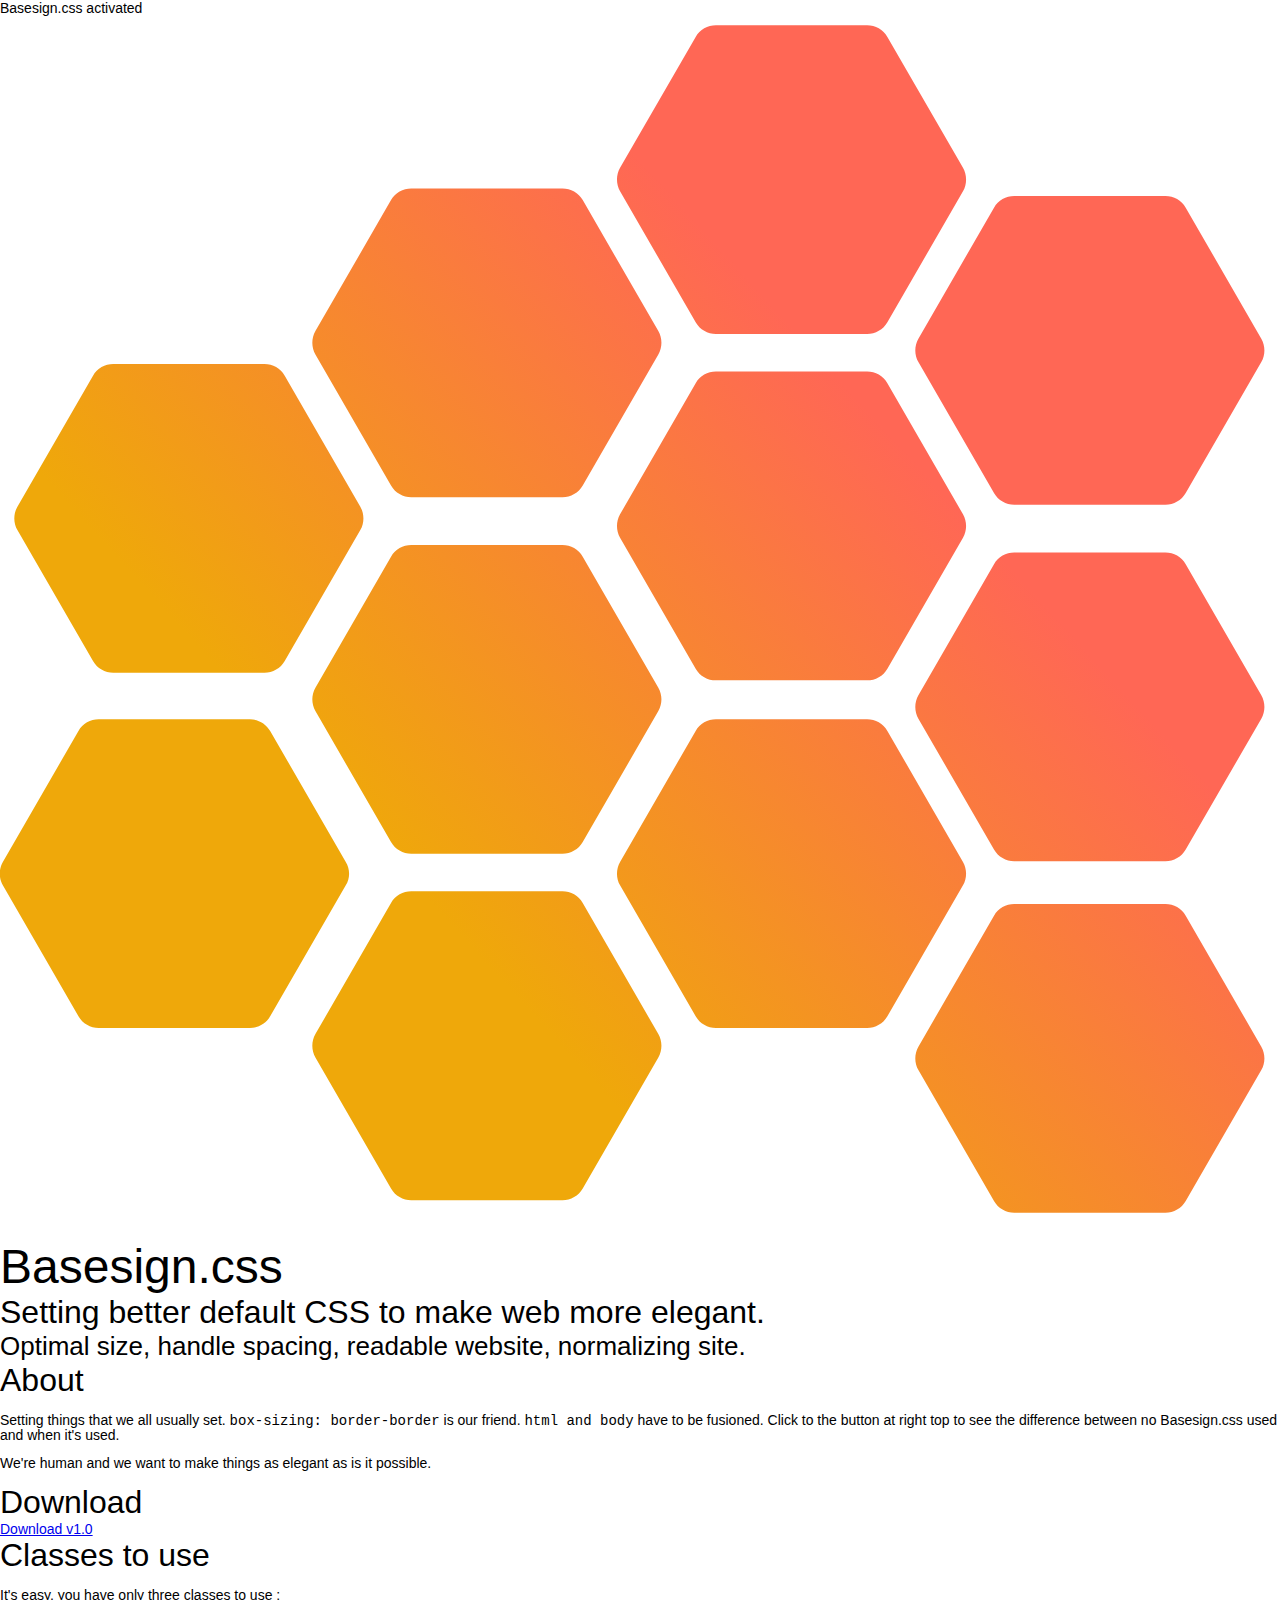
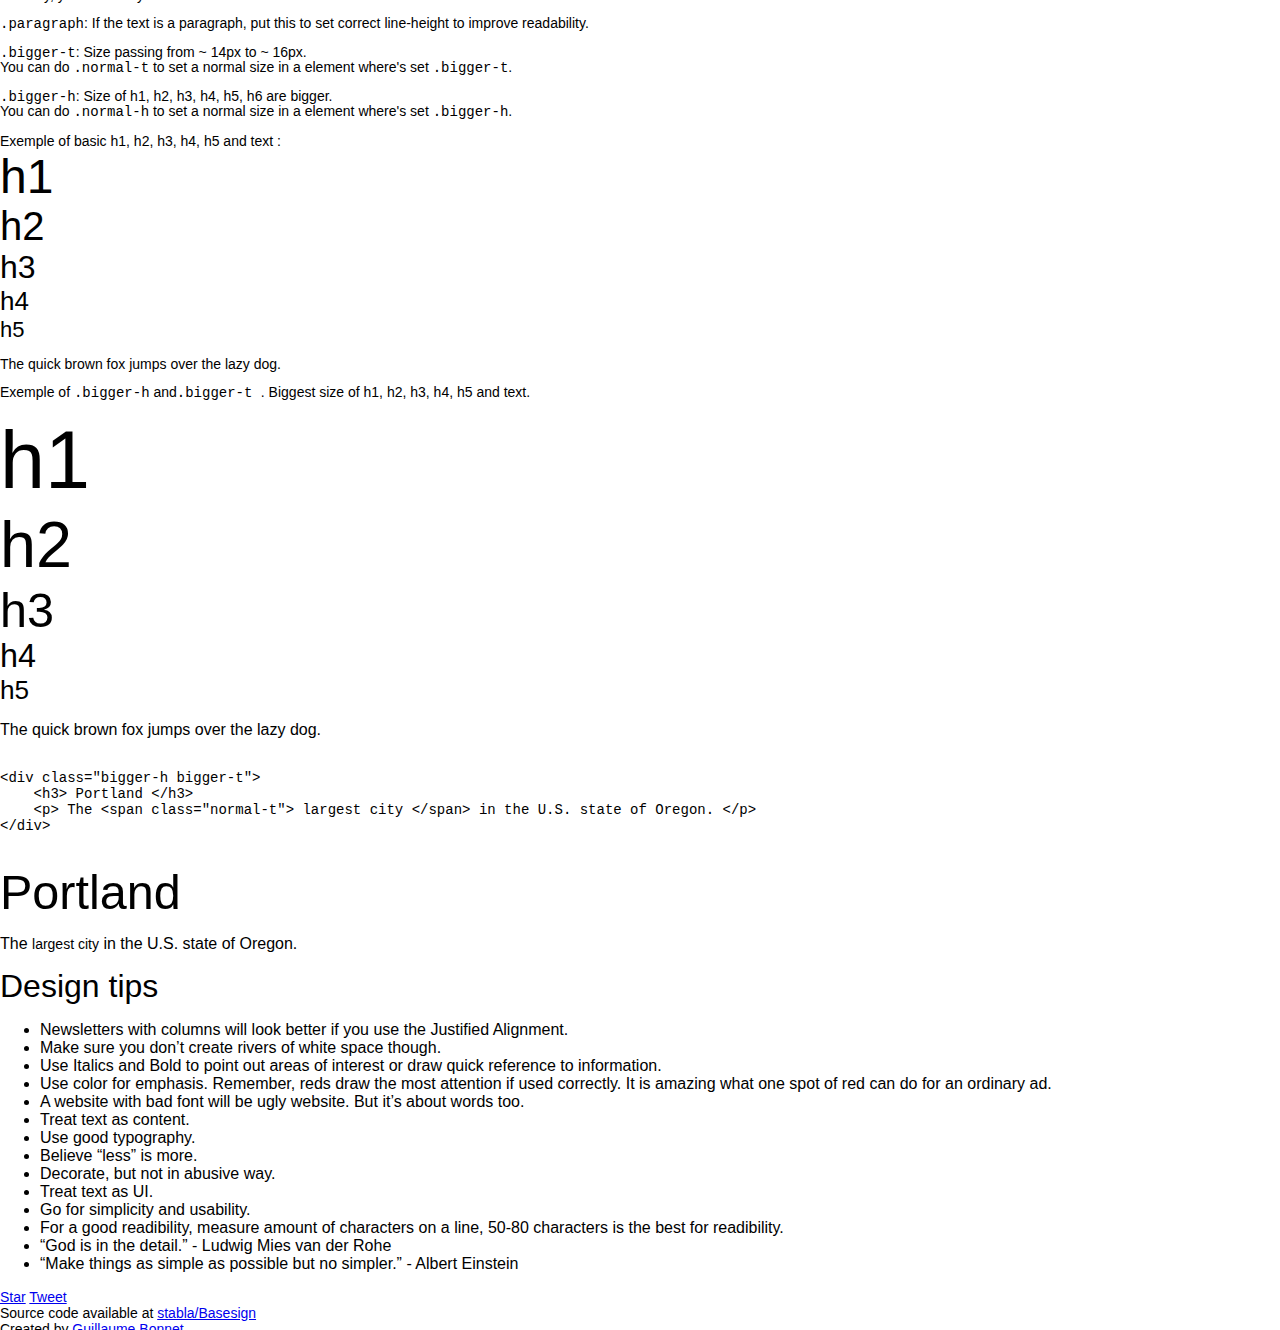
==== commit 801f8940: "Update index.html" ====
--- a/index.html
+++ b/index.html
@@ -331,7 +331,8 @@
                 </span>
                 <h3 class="touse-title custom-color-brand"> Classes to use </h3>
                 <div class="touse">
-                    <p> It's easy, you have only two classes to use :</p>
+                    <p> It's easy, you have only three classes to use :</p>
+		    <p><code>.paragraph</code>: If the text is a paragraph, put this to set correct line-height to improve readability.</p>
                     <p><code>.bigger-t</code>: Size passing from &#126; 14px to &#126; 16px.
                         <br> You can do <code>.normal-t</code> to set a normal size in a element where's set <code>.bigger-t</code>.</p>
                     <p><code>.bigger-h</code>: Size of h1, h2, h3, h4, h5, h6 are bigger.
@@ -419,4 +420,4 @@
        
         </div> <!-- End .right-main -->
 </body>
-</html>+</html>
--- a/basesign.css
+++ b/basesign.css
@@ -118,9 +118,13 @@
     font-size: 2.6rem !important;
   }
 
+  .paragraph {
+    line-height: 1.4 !important;
+  }
+
   p,
   a {
-    line-height: 1.4 !important;
+    line-height: 1.0 !important;
   }
 
   p {
@@ -128,8 +132,10 @@
   }
 }
 @media (min-width: 992px) {
+  /* Nothing at htis moment */
 }
 @media (min-width: 1200px) {
+    /* Nothing at htis moment */
 }
 
 /*
@@ -301,10 +307,14 @@
   font-size: 2.61803rem;
 }
 
+.paragraph {
+  line-height: 155%;
+  /* I wanted 160%, but 150% is fine too, so 150% */
+}
+
 p,
 a {
-    line-height: 155%;
-    /* I wanted 160%, but 150% is fine too, so 150% */
+    line-height: 100%;
 }
 
 p {
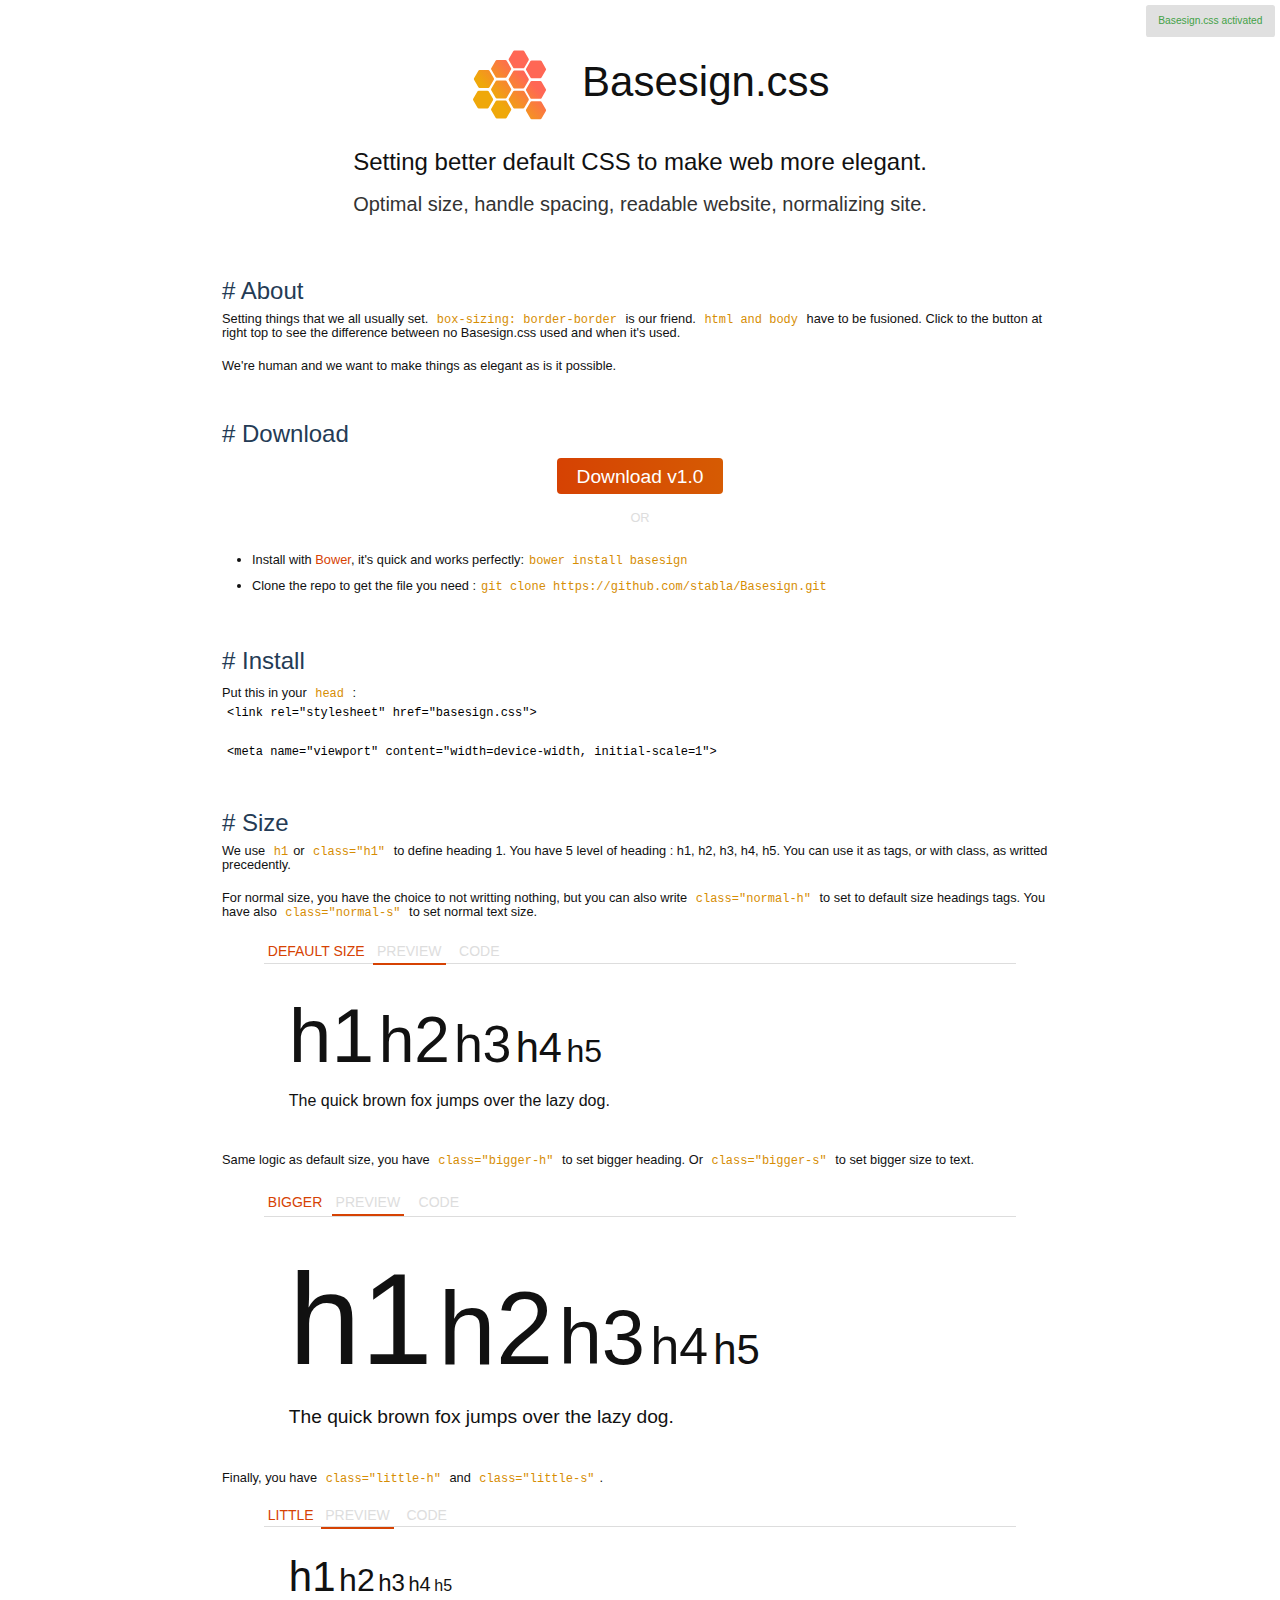
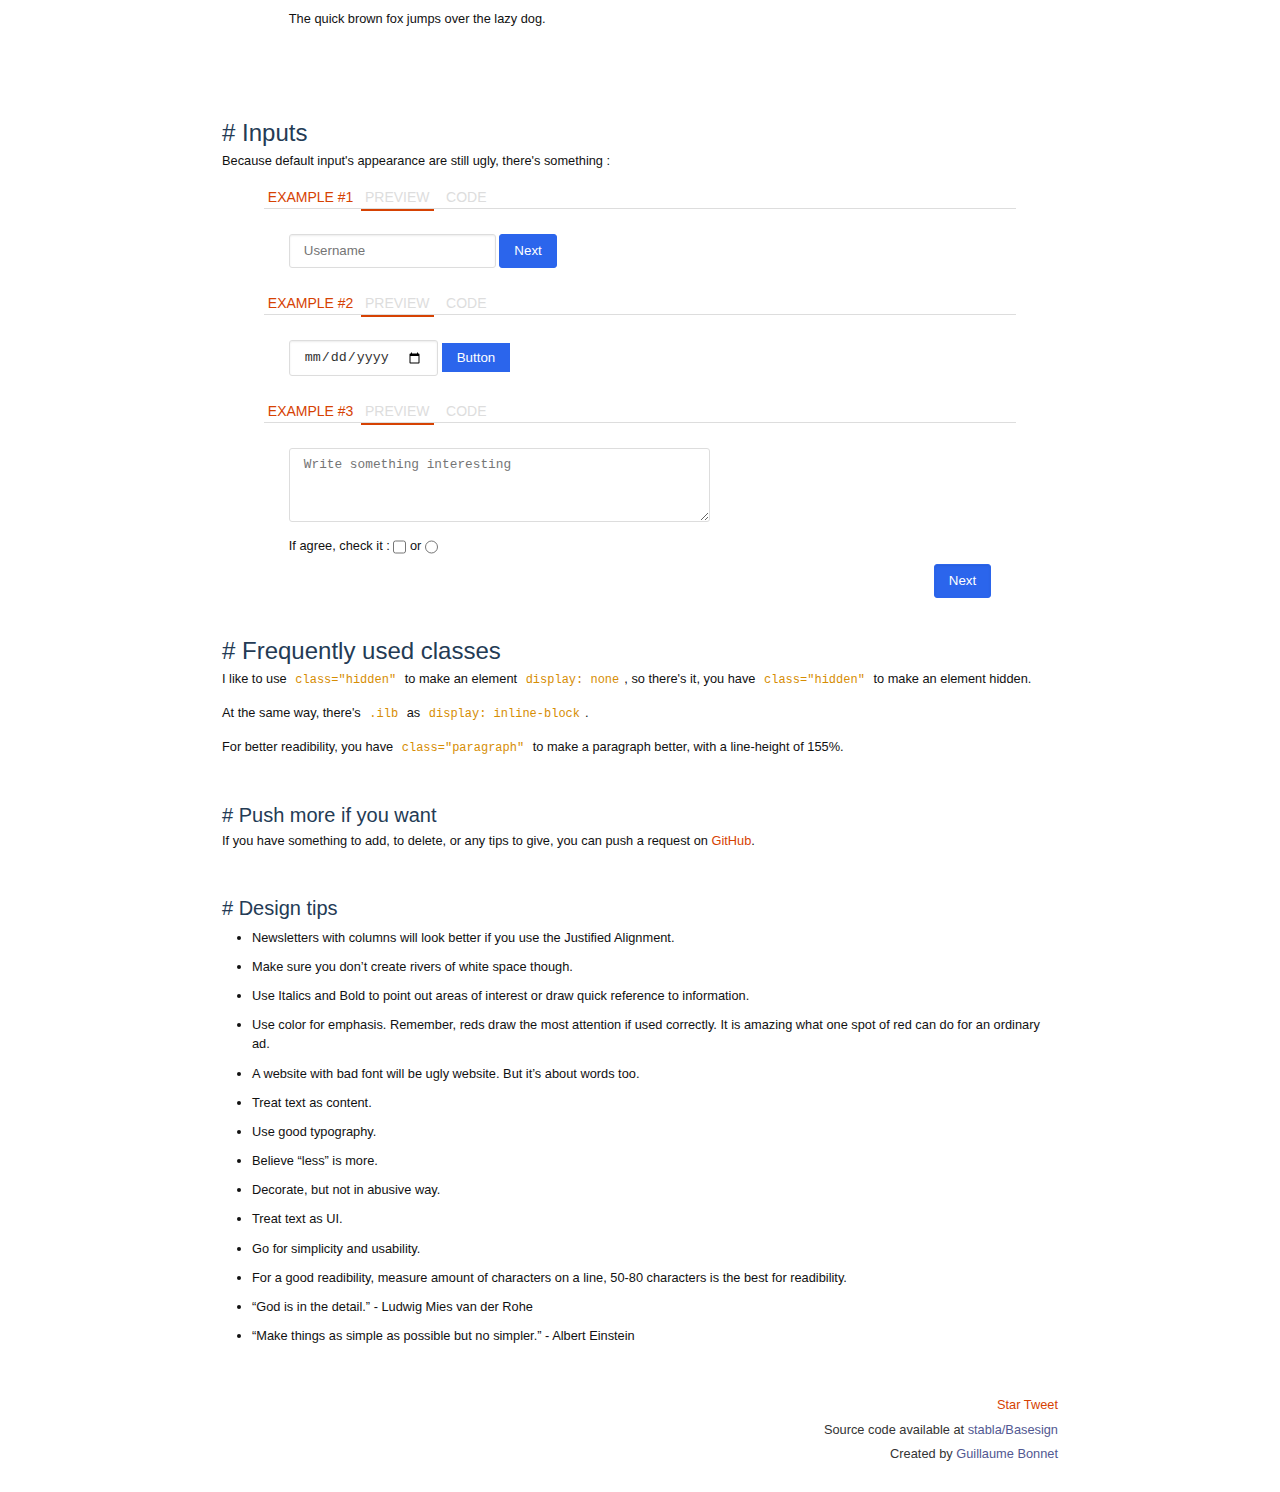
==== commit 1d33c7bf: "New basesign.css & new website" ====
--- a/index.html
+++ b/index.html
@@ -4,9 +4,9 @@
 <head>
     <meta charset="utf-8">
     <title> Basesign.css: Because we love elegance in our browser. </title>
-    <link rel="stylesheet" href="stylesheets/style.css">
     <link rel="stylesheet" href="stylesheets/prism.css">
     <link rel="stylesheet" id="basesign" href="basesign.css">
+    <link rel="stylesheet" href="stylesheets/style.css">
     <link rel="apple-touch-icon" sizes="180x180" href="assets/apple-touch-icon.png">
     <link rel="icon" type="image/png" href="assets/favicon-32x32.png" sizes="32x32">
     <link rel="icon" type="image/png" href="assets/favicon-16x16.png" sizes="16x16">
@@ -16,7 +16,7 @@
     <meta name="application-name" content="Basesign">
     <meta name="theme-color" content="#ffffff">
     <meta name="viewport" content="width=device-width, initial-scale=1">
-    
+
     <script async defer src="https://buttons.github.io/buttons.js"></script>
     <script src="js/jquery-3.1.1.min.js"></script>
     <script src="js/app.js"></script>
@@ -41,15 +41,15 @@
     </script>
 </head>
 
-<body>
-        <div title="Click to desactivate/activate" class="bs-btn-switch active">
-            Basesign.css activated
-        </div>
-        <div class="left-img">
-        </div>
-        <div class="right-main">
-            <div class="project">
-                <h1 class="name-project custom-color-brand">
+<body class="little-h little-s">
+    <div title="Click to desactivate/activate" class="bs-btn-switch active">
+        Basesign.css activated
+    </div>
+    <div class="left-img">
+    </div>
+    <div class="right-main">
+        <div class="project">
+            <h1 class="name-project">
 
 <svg version="1.1" id="bs-logo" xmlns="http://www.w3.org/2000/svg" xmlns:xlink="http://www.w3.org/1999/xlink" x="0px" y="0px"
 	 viewBox="-1297 1298.4 404.6 383" style="enable-background:new -1297 1298.4 404.6 383;" xml:space="preserve">
@@ -312,112 +312,217 @@
 </g>
 </svg>
                      Basesign.css </h1>
-                <h3 class="description-project custom-color-brand">
+            <h3 class="description-project">
                    Setting better default CSS to make web more elegant.
                 </h3>
-                <h4 class="description-more custom-color-brand">
+            <h4 class="description-more">
                     Optimal size, handle spacing, readable website, normalizing site.
                 </h4>
-            </div>
-
-            <div>
-               <h3 class="custom-color-brand">About</h3>
-                <p>
-                    Setting things that we all usually set. <code>box-sizing: border-border</code> is our friend. <code>html and body</code> have to be fusioned. Click to the button at right top to see the difference between no Basesign.css used and when it's used. 
-                </p>
-                <p> We're human and we want to make things as elegant as is it possible.</p>
-                <h3 class="custom-color-brand"> Download </h3>
-                <span class="download-container"><a href="basesign.css" download class="btn">Download v1.0</a>
+        </div>
+
+        <div>
+            <h3 class="part-title"> # About</h3>
+            <p>
+                Setting things that we all usually set. <code>box-sizing: border-border</code> is our friend. <code>html and body</code> have to be fusioned. Click to the button at right top to see the difference between no Basesign.css used and when it's used.
+            </p>
+            <p> We're human and we want to make things as elegant as is it possible.</p>
+            <h3 class="part-title"> # Download </h3>
+            <span class="download-container"><a href="basesign.css" download class="btn">Download v1.0</a>
                 </span>
-                <h3 class="touse-title custom-color-brand"> Classes to use </h3>
-                <div class="touse">
-                    <p> It's easy, you have only three classes to use :</p>
-		    <p><code>.paragraph</code>: If the text is a paragraph, put this to set correct line-height to improve readability.</p>
-                    <p><code>.bigger-t</code>: Size passing from &#126; 14px to &#126; 16px.
-                        <br> You can do <code>.normal-t</code> to set a normal size in a element where's set <code>.bigger-t</code>.</p>
-                    <p><code>.bigger-h</code>: Size of h1, h2, h3, h4, h5, h6 are bigger.
-                        <br> You can do <code>.normal-h</code> to set a normal size in a element where's set <code>.bigger-h</code>.</p>
-
-
-                    <div class="announcing-example"> Exemple of basic h1, h2, h3, h4, h5 and text :</div>
-                    <div class="box-exemple">
-                        <div class="box-example-inside">
-                            <h1>h1</h1>
-                            <h2>h2</h2>
-                            <h3>h3</h3>
-                            <h4>h4</h4>
-                            <h5>h5</h5>
-                            <p>The quick brown fox jumps over the lazy dog.</p>
-                        </div>
-                    </div>
-
-                    <p class="announcing-example"> Exemple of <code>.bigger-h</code> and<code>.bigger-t </code>. Biggest size of h1, h2, h3, h4, h5 and text.</p>
-                    <div class="box-exemple">
-                        <div class="title-exemple"></div>
-                        <div class="bigger-h bigger-t box-example-inside">
-                            <h1>h1</h1>
-                            <h2>h2</h2>
-                            <h3>h3</h3>
-                            <h4>h4</h4>
-                            <h5>h5</h5>
-                            <p>The quick brown fox jumps over the lazy dog.</p>
-                        </div>
-                        <div class="code-exemple">
-                            <div class="title-code"></div>
-                            <div class="inside">
-                                <div class="code-exemple">
-                                    <pre><code class="language-html">
-&lt;div class="bigger-h bigger-t"&gt;
-    &lt;h3&gt; Portland &lt;/h3&gt;
-    &lt;p&gt; The &lt;span class="normal-t"&gt; largest city &lt;/span&gt; in the U.S. state of Oregon. &lt;/p&gt;
-&lt;/div&gt;
-                                    </code></pre>
-                                </div>
-                                <div class="title-result"></div>
-                                <div class="bigger-h bigger-t">
-                                    <h3> Portland </h3>
-                                    <p> The <span class="normal-t">largest city</span> in the U.S. state of Oregon.</p>
-                                </div>
-                            </div>
-
-                        </div>
-                    </div>
-                </div>
-
-            </div>
-
-            <h3 class="custom-color-brand designtips-title"> Design tips </h3>
+            <div style="text-align:center; color: #ddd; font-weight: 200; margin-top: 20px; font-size: 0.8rem;">OR</div>
+            <ul class="download-with-bower">
+                <li>Install with <a href="https://bower.io/">Bower</a>, it's quick and works perfectly:<code>bower install basesign</code></li>
+                <li>Clone the repo to get the file you need :<code>git clone https://github.com/stabla/Basesign.git</code></li>
+            </ul>
+
+            <h3 class="part-title"> # Install </h3> Put this in your <code>head</code> :
+            <pre><code class="language-html">&lt;link rel="stylesheet" href="basesign.css"&gt;</code></pre>
+            <pre><code class="language-html">&lt;meta name="viewport" content="width=device-width, initial-scale=1"&gt;</code></pre>
+            <h3 class="part-title"> # Size </h3>
+            <p>We use <code>h1</code>or <code>class="h1"</code> to define heading 1. You have 5 level of heading : h1, h2, h3, h4, h5. You can use it as tags, or with class, as writted precedently.</p>
+            <p>For normal size, you have the choice to not writting nothing, but you can also write <code>class="normal-h"</code> to set to default size headings tags. You have also <code>class="normal-s"</code> to set normal text size.</p>
+            <div class="example-block normal-h normal-s">
+                <div class="header-block">
+                    <span class="describe-example">DEFAULT SIZE</span>
+                    <span class="preview-button active">PREVIEW</span>
+                    <span class="code-button">CODE</span>
+                </div>
+                <div class="preview-block">
+                    <h1>h1</h1>
+                    <h2>h2</h2>
+                    <h3>h3</h3>
+                    <h4>h4</h4>
+                    <h5>h5</h5>
+                    <p>The quick brown fox jumps over the lazy dog.</p>
+                </div>
+                <div class="code-block hidden"><pre><code class="language-html">&lt;div class="normal-h normal-s"&gt;
+&lt;h1&gt;h1&lt;/h1&gt;
+&lt;h2&gt;h2&lt;/h2&gt;
+&lt;h3&gt;h3&lt;/h3&gt; 
+&lt;h4&gt;h4&lt;/h4&gt;
+&lt;h5&gt;h5&lt;/h5&gt;
+&lt;p&gt;The quick brown fox jumps over the lazy dog.&lt;/p&gt;
+&lt;/div&gt;</code></pre>
+                </div>
+            </div>
+            
+            <p>Same logic as default size, you have <code>class="bigger-h"</code> to set bigger heading. Or <code>class="bigger-s"</code> to set bigger size to text. </p>
+            <div class="example-block bigger-h bigger-s">
+                <div class="header-block">
+                   <span class="describe-example">BIGGER</span>
+                    <span class="preview-button active">PREVIEW</span>
+                    <span class="code-button">CODE</span>
+                </div>
+                <div class="preview-block">
+                    <h1>h1</h1>
+                    <h2>h2</h2>
+                    <h3>h3</h3>
+                    <h4>h4</h4>
+                    <h5>h5</h5>
+                    <p>The quick brown fox jumps over the lazy dog.</p>
+                </div>
+                <div class="code-block hidden"><pre><code class="language-html">&lt;div class="bigger-h bigger-s"&gt;
+&lt;h1&gt;h1&lt;/h1&gt;
+&lt;h2&gt;h2&lt;/h2&gt;
+&lt;h3&gt;h3&lt;/h3&gt; 
+&lt;h4&gt;h4&lt;/h4&gt;
+&lt;h5&gt;h5&lt;/h5&gt;
+&lt;p&gt;The quick brown fox jumps over the lazy dog.&lt;/p&gt;
+&lt;/div&gt;</code></pre>
+                </div>
+            </div>
+            
+            <p>Finally, you have <code>class="little-h"</code> and <code>class="little-s"</code>.</p>
+            <div class="example-block little-h little-s">
+                <div class="header-block">
+                   <span class="describe-example">LITTLE</span>
+                    <span class="preview-button active">PREVIEW</span>
+                    <span class="code-button">CODE</span>
+                </div>
+                <div class="preview-block">
+                    <h1>h1</h1>
+                    <h2>h2</h2>
+                    <h3>h3</h3>
+                    <h4>h4</h4>
+                    <h5>h5</h5>
+                    <p>The quick brown fox jumps over the lazy dog.</p>
+                </div>
+                <div class="code-block hidden"><pre><code class="language-html">&lt;div class="little-h little-s"&gt;
+&lt;h1&gt;h1&lt;/h1&gt;
+&lt;h2&gt;h2&lt;/h2&gt;
+&lt;h3&gt;h3&lt;/h3&gt; 
+&lt;h4&gt;h4&lt;/h4&gt;
+&lt;h5&gt;h5&lt;/h5&gt;
+&lt;p&gt;The quick brown fox jumps over the lazy dog.&lt;/p&gt;
+&lt;/div&gt;</code></pre>
+                </div>
+            </div>
+
+
+
+            <h3 class="part-title"> # Inputs </h3>
+            <p>Because default input's appearance are still ugly, there's something :</p>
+            
+            
+               <div class="example-block little-h little-s">
+                <div class="header-block">
+                   <span class="describe-example">Example #1</span>
+                    <span class="preview-button active">PREVIEW</span>
+                    <span class="code-button">CODE</span>
+                </div>
+                <div class="preview-block">
+                   <input type="text" placeholder="Username">
+                   <input type="submit" value="Next" disabled="disabled">
+                </div>
+                <div class="code-block hidden"><pre><code class="language-html">&lt;input type="text" placeholder="Username"&gt;
+ &lt;input type="submit" value="Next" disabled="disabled"&gt;</code></pre>
+                </div>
+            </div>
+
+                    <div class="example-block little-h little-s">
+                <div class="header-block">
+                   <span class="describe-example">Example #2</span>
+                    <span class="preview-button active">PREVIEW</span>
+                    <span class="code-button">CODE</span>
+                </div>
+                <div class="preview-block">
+                   <input type="date">
+                   <button disabled="disabled"> Button </button>
+                </div>
+                <div class="code-block hidden">
+                <pre><code class="language-html">&lt;input type="date"&gt;
+ &lt;button disabled="disabled"&gt; Button &lt;/button&gt;</code></pre>
+                </div>
+            </div>
+            
+                     <div class="example-block little-h little-s">
+                <div class="header-block">
+                   <span class="describe-example">Example #3</span>
+                    <span class="preview-button active">PREVIEW</span>
+                    <span class="code-button">CODE</span>
+                </div>
+                <div class="preview-block">
+                   <textarea rows="3" placeholder="Write something interesting" style="margin-bottom: 8px; width: 60%;"></textarea><br>
+                    If agree, check it : <input type="checkbox"> or <input type="radio"><br>
+                    <input type="button" value="Next" disabled="disabled" style="float: right">
+                </div>
+                <div class="code-block hidden">
+                <pre><code class="language-html">&lt;textarea  rows="3" placeholder="Write something interesting" style="margin-bottom: 8px"&gt;&lt;/textarea&gt;&lt;br&gt;
+If agree, check it : &lt;input type="checkbox"&gt; or &lt;input type="radio"&gt;&lt;br&gt;
+&lt;input type="button" value="Next" disabled="disabled" style="float: right"&gt;
+                </code></pre>
+                </div>
+            </div>
+            
+            
+            
+            
+            <h3 class="part-title"> # Frequently used classes </h3>
+            <p>I like to use <code>class="hidden"</code> to make an element <code>display: none</code>, so there's it, you have <code>class="hidden"</code> to make an element hidden.</p>
+            <p>At the same way, there's <code>.ilb</code> as <code>display: inline-block</code>.</p>
+            <p></p>
+            <p>For better readibility, you have <code>class="paragraph"</code> to make a paragraph better, with a line-height of 155%. </p>
+            
+            
+            <h4 class="part-title"> # Push more if you want  </h4>
+            <p>If you have something to add, to delete, or any tips to give, you can push a request on <a href="https://github.com/stabla/Basesign">GitHub</a>.</p>
+
+
+
+
+
+            <h4 class="part-title designtips-title"> # Design tips </h4>
             <div class="design-tips row" id="design-tips-bs">
-                <div class="bigger-t">
-                    <ul>
-                        <li>Newsletters with columns will look better if you use the Justified Alignment.</li>
-                        <li>Make sure you don’t create rivers of white space though.</li>
-                        <li>Use Italics and Bold to point out areas of interest or draw quick reference to information.</li>
-                        <li>Use color for emphasis. Remember, reds draw the most attention if used correctly. It is amazing what one spot of red can do for an ordinary ad.</li>
-                        <li>A website with bad font will be ugly website. But it’s about words too.</li>
-                        <li>Treat text as content.</li>
-                        <li>Use good typography.</li>
-                        <li>Believe “less” is more.</li>
-                        <li>Decorate, but not in abusive way.</li>
-                        <li>Treat text as UI.</li>
-                        <li>Go for simplicity and usability.</li>
-                        <li>For a good readibility, measure amount of characters on a line, 50-80 characters is the best for readibility.</li>
-                        <li>“God is in the detail.” - Ludwig Mies van der Rohe</li>
-                        <li>“Make things as simple as possible but no simpler.” - Albert Einstein</li>
-                    </ul>
-                </div>
+                <ul>
+                    <li>Newsletters with columns will look better if you use the Justified Alignment.</li>
+                    <li>Make sure you don’t create rivers of white space though.</li>
+                    <li>Use Italics and Bold to point out areas of interest or draw quick reference to information.</li>
+                    <li>Use color for emphasis. Remember, reds draw the most attention if used correctly. It is amazing what one spot of red can do for an ordinary ad.</li>
+                    <li>A website with bad font will be ugly website. But it’s about words too.</li>
+                    <li>Treat text as content.</li>
+                    <li>Use good typography.</li>
+                    <li>Believe “less” is more.</li>
+                    <li>Decorate, but not in abusive way.</li>
+                    <li>Treat text as UI.</li>
+                    <li>Go for simplicity and usability.</li>
+                    <li>For a good readibility, measure amount of characters on a line, 50-80 characters is the best for readibility.</li>
+                    <li>“God is in the detail.” - Ludwig Mies van der Rohe</li>
+                    <li>“Make things as simple as possible but no simpler.” - Albert Einstein</li>
+                </ul>
             </div>
 
             <div class="footer">
                 <a class="github-button" href="https://github.com/stabla/Basesign" data-count-href="/stabla/Basesign/stargazers" data-count-api="/repos/stabla/Basesign#stargazers_count" data-count-aria-label="# stargazers on GitHub" aria-label="Star stabla/Basesign on GitHub">Star</a>
                 <a class="twitter-share-button" href="https://twitter.com/intent/tweet?text=CSS%20file%20to%20make%20default%20web%20more%20elegant">
-Tweet</a>    
-               <div>Source code available at <a href="http://www.github.com/stabla/Basesign">stabla/Basesign</a></div>
+Tweet</a>
+                <div>Source code available at <a href="http://www.github.com/stabla/Basesign">stabla/Basesign</a></div>
                 <div>Created by<a href="http://www.stabla.me" style=""> Guillaume Bonnet</a></div>
-     
-       </div>
-       
-       
-        </div> <!-- End .right-main -->
+
+            </div>
+
+
+        </div>
+        <!-- End .right-main -->
 </body>
-</html>
+
+</html>--- a/stylesheets/prism.css
+++ b/stylesheets/prism.css
@@ -0,0 +1,139 @@
+/* http://prismjs.com/download.html?themes=prism&languages=markup+css+clike+javascript */
+/**
+ * prism.js default theme for JavaScript, CSS and HTML
+ * Based on dabblet (http://dabblet.com)
+ * @author Lea Verou
+ */
+
+code[class*="language-"],
+pre[class*="language-"] {
+	color: black;
+	background: none;
+	text-shadow: 0 1px white;
+	font-family: Consolas, Monaco, 'Andale Mono', 'Ubuntu Mono', monospace;
+	text-align: left;
+	white-space: pre;
+	word-spacing: normal;
+	word-break: normal;
+	word-wrap: normal;
+	line-height: 1.5;
+
+	-moz-tab-size: 4;
+	-o-tab-size: 4;
+	tab-size: 4;
+
+	-webkit-hyphens: none;
+	-moz-hyphens: none;
+	-ms-hyphens: none;
+	hyphens: none;
+}
+
+pre[class*="language-"]::-moz-selection, pre[class*="language-"] ::-moz-selection,
+code[class*="language-"]::-moz-selection, code[class*="language-"] ::-moz-selection {
+	text-shadow: none;
+	background: #b3d4fc;
+}
+
+pre[class*="language-"]::selection, pre[class*="language-"] ::selection,
+code[class*="language-"]::selection, code[class*="language-"] ::selection {
+	text-shadow: none;
+	background: #b3d4fc;
+}
+
+@media print {
+	code[class*="language-"],
+	pre[class*="language-"] {
+		text-shadow: none;
+	}
+}
+
+/* Code blocks */
+pre[class*="language-"] {
+	padding: 1em;
+	margin: .5em 0;
+	overflow: auto;
+}
+
+:not(pre) > code[class*="language-"],
+pre[class*="language-"] {
+	background: #f8f8f8;
+}
+
+/* Inline code */
+:not(pre) > code[class*="language-"] {
+	padding: .1em;
+	border-radius: .3em;
+	white-space: normal;
+}
+
+.token.comment,
+.token.prolog,
+.token.doctype,
+.token.cdata {
+	color: slategray;
+}
+
+.token.punctuation {
+	color: #999;
+}
+
+.namespace {
+	opacity: .7;
+}
+
+.token.property,
+.token.tag,
+.token.boolean,
+.token.number,
+.token.constant,
+.token.symbol,
+.token.deleted {
+	color: #905;
+}
+
+.token.selector,
+.token.attr-name,
+.token.string,
+.token.char,
+.token.builtin,
+.token.inserted {
+	color: #690;
+}
+
+.token.operator,
+.token.entity,
+.token.url,
+.language-css .token.string,
+.style .token.string {
+	color: #a67f59;
+	background: hsla(0, 0%, 100%, .5);
+}
+
+.token.atrule,
+.token.attr-value,
+.token.keyword {
+	color: #07a;
+}
+
+.token.function {
+	color: #DD4A68;
+}
+
+.token.regex,
+.token.important,
+.token.variable {
+	color: #e90;
+}
+
+.token.important,
+.token.bold {
+	font-weight: bold;
+}
+.token.italic {
+	font-style: italic;
+}
+
+.token.entity {
+	cursor: help;
+}
+
--- a/basesign.css
+++ b/basesign.css
@@ -4,179 +4,50 @@
     box-sizing: border-box;
 }
 
-body,
 html {
-    margin: 0;
-    padding: 0;
-}
-
-html {
-    font-size: 62.5%;
-    font-size: calc(1em * 0.625);
-    /* fix for IE. */
+    font-family: Roboto, 'Helvetica Neue', 'Helvetica', Arial, sans-serif;
+    font-size: 16px; /* for browsers not understanding rem */
+    font-size: 1rem;
+    font-weight: 400;
+    line-height: 1.5;
     -webkit-text-size-adjust: 100%;
     -ms-text-size-adjust: 100%;
+    color: #111;
 }
 
 body {
-    font-family: sans-serif;
-    font-size: 14px; /* for browsers not understanding rem */
-    font-size: 1.4rem;
-}
-
-/*
- * Responsive
- *
- */
-
-@media (max-width: 768px) {
-  body {
-    font-size: 1.6em !important;
-    font-size: 1.6rem !important;
-  }
-
-  textarea {
-    font-size: 1.6em !important;
-    font-size: 1.6rem !important;
-  }
-
-  .bigger-t {
-    /*
-     * If you use 16px for body, we change the size for biggest in responsive.
-     */
-    font-size: 1.8em !important;
-    font-size: 1.8rem !important;
-  }
-  .bigger-t textarea {
-    font-size: 1.8em !important;
-    font-size: 1.8rem !important;
-  }
-
-  h1,
-  .h1, .normal-s h1, .normal-s .h1 {
-    font-size: 48px !important;
-    /* for browsers not understanding rem */
-    font-size: 4.8541rem !important;
-  }
-
-  h2,
-  .h2, .normal-s h2, .normal-s .h2 {
-    font-size: 40px !important;
-    /* for browsers not understanding rem */
-    font-size: 4.04508rem !important;
-  }
-
-  h3,
-  .h3, .normal-s h3, .normal-s .h3 {
-    font-size: 32px !important;
-    /* for browsers not understanding rem */
-    font-size: 3.23607rem !important;
-  }
-
-  h4,
-  .h4,.normal-s h4, .normal-s .h4 {
-    font-size: 26px !important;
-    /* for browsers not understanding rem */
-    font-size: 2.61803rem !important;
-  }
-
-  h5,
-  .h5, .normal-s h5, .normal-s .h5 {
-    font-size: 22px !important;
-    /* for browsers not understanding rem */
-    font-size: 2.18435rem !important;
-  }
-
-  .bigger-h h1,
-  .bigger-h .h1 {
-    font-size: 56px !important;
-    /* for browsers not understanding rem */
-    font-size: 5.6rem !important;
-  }
-  .bigger-h h2,
-  .bigger-h .h2 {
-    font-size: 48px !important;
-    /* for browsers not understanding rem */
-    font-size: 4.8rem !important;
-  }
-  .bigger-h h3,
-  .bigger-h .h3 {
-    font-size: 42px !important;
-    /* for browsers not understanding rem */
-    font-size: 4.2rem !important;
-  }
-  .bigger-h h4,
-  .bigger-h .h4 {
-    font-size: 32px !important;
-    /* for browsers not understanding rem */
-    font-size: 3.2rem !important;
-  }
-  .bigger-h h5,
-  .bigger-h .h5 {
-    font-size: 26px !important;
-    /* for browsers not understanding rem */
-    font-size: 2.6rem !important;
-  }
-
-  .paragraph {
-    line-height: 1.4 !important;
-  }
-
-  p,
-  a {
-    line-height: 1.0 !important;
-  }
-
-  p {
-    max-width: none !important;
-  }
-}
-@media (min-width: 992px) {
-  /* Nothing at htis moment */
-}
-@media (min-width: 1200px) {
-    /* Nothing at htis moment */
+    margin: 0;
+    width: 100%;
 }
 
 /*
  * If you want 16px for body instead of 14px;
  */
 
-.normal-t {
-  font-size: 14px; /* for browsers not understanding rem */
-  font-size: 1.4em;
-  font-size: 1.4rem;
-}
-
-.normal-t textarea {
-    font-size: 1.4em;
-    font-size: 1.4rem;
+textarea {
+    font-size: 16px;
+    font-size: 0.8rem;
     overflow: auto;
 }
 
-.bigger-t {
-    font-size: 16px; /* for browsers not understanding rem */
-    font-size: 1.6em;
-    font-size: 1.6rem;
-}
-
-textarea {
-    font-size: 1.4em;
-    font-size: 1.4rem;
-    overflow: auto;
-}
-
-.bigger-t textarea {
-    font-size: 1.6em;
-    //font-size: 16px; /* for browsers not understanding rem */
-    font-size: 1.6rem;
+
+.little-s, .bigger-s textarea {
+    font-size: 14px;
+    font-size: 0.8rem;
+}
+.bigger-s, .bigger-s textarea {
+    font-size: 18px; /* for browsers not understanding rem */
+    font-size: 1.2rem;
+}
+.normal-s, .normal-s textarea {
+  font-size: 16px; /* for browsers not understanding rem */
+  font-size: 1rem;
 }
 
 
 /*
  *    Improve behavior. HTML5 display-role reset for older      *    browsers
  */
-
 article,
 aside,
 details,
@@ -192,6 +63,10 @@
     display: block;
 }
 
+address, dl, fieldset, figure, ol, p, pre, ul {
+    margin: 0 0 20px 0;
+}
+
 button,
 input,
 optgroup,
@@ -200,11 +75,6 @@
     margin: 0;
 }
 
-:focus {
-    outline: 0;
-}
-
-
 /*
  *    Improve size of small tag. big tag is a obsolete element.
  */
@@ -212,6 +82,214 @@
 small {
     font-size: 80%;
 }
+
+ol, ul {
+    padding-left: 30px;
+}
+
+ifame {
+    border: 0;
+}
+
+a, area, button, input, label, select, summary, textarea {
+    touch-action: manipulation;
+}
+
+p,
+a {
+    line-height: 100%;
+}
+
+p {
+    word-wrap: break-word;
+    word-break: break-word;
+}
+
+a {
+    background-color: transparent;
+    text-decoration: none;
+    -webkit-text-decoration-skip: objects;
+}
+
+a:hover,
+a:active {
+    outline: none;
+}
+
+a img {
+    border: 0;
+}
+
+img {
+    border-style: none;
+}
+
+q {
+    font-style: italic;
+}
+
+sub, sup {
+    font-size: 75%;
+    line-height: 0;
+    position: relative;
+    vertical-align: baseline;
+}
+
+sup {
+    top: -.5em
+}
+
+sub {
+    bottom: -.25em
+}
+
+
+/*
+ * Correct display IE10-.
+ */
+
+[hidden],
+template {
+    display: none;
+}
+
+blockquote,
+q {
+    quotes: none;
+}
+
+blockquote:before,
+blockquote:after,
+q:before,
+q:after {
+    content: '';
+    content: none;
+}
+
+li p,
+li ul {
+    margin-bottom: 0;
+    margin-top: 0;
+}
+
+
+/*
+ * Correct table readibility.
+ */
+
+table {
+    border-collapse: collapse;
+    border-spacing: 0;
+}
+
+
+/* padding to make the table readable. */
+
+th,
+td {
+    padding: 0.3em;
+}
+
+
+/* distinguishing table headers from data cells. */
+
+th {
+    font-weight: bold;
+    text-align: center;
+}
+
+
+/*
+ * 1. Coordinated marking to match cell's padding.
+ *
+ * 2. Centered so it doesn't blend in to other content.
+ */
+
+caption {
+    margin-bottom: .5em;
+    /* 1 */
+    text-align: center;
+    /* 2 */
+}
+
+input,
+select {
+    vertical-align: middle;
+}
+
+
+/*
+ * Avoid radio, checkboxes, img misbehavior.
+ * And improve displaying in IE.
+ */
+
+input[type="radio"],
+input[type="checkbox"],
+input[type="image"] {
+    background-color: transparent;
+    border: 0;
+    padding: 0;
+    box-sizing: border-box;
+    /* Saf 5.1+, IE 8+, Op 9+  */
+    width: auto;
+}
+
+ * Fix font-family for next tags.
+ *
+ */
+
+pre,
+code,
+kbd,
+samp,
+tt {
+    font-family: monospace, monospace;
+}
+
+xmp {
+    white-space: pre-wrap;
+    word-break: break-all;
+}
+
+/*
+ * Reponsive
+ */
+
+
+@media (max-width: 768px) {
+  textarea {
+    font-size: 14px !important;
+    font-size: 0.8rem !important;
+  }
+
+  .bigger-t {
+    /*
+     * If you use 16px for body, we change the size for biggest in responsive.
+     */
+    font-size: 16px !important;
+    font-size: 1rem !important;
+  }
+  .bigger-t textarea {
+    font-size: 16px !important;
+    font-size: 1rem !important;
+  }
+  .paragraph {
+    line-height: 1.4 !important;
+  }
+  p,
+  a {
+    line-height: 1.0 !important;
+  }
+}
+
+
+@media (min-width: 992px) {
+  /* Nothing at htis moment */
+}
+@media (min-width: 1200px) {
+    /* Nothing at htis moment */
+}
+
 
 
 /*    = h
@@ -228,265 +306,131 @@
 .h4,
 h5,
 .h5 {
-    margin: 0;
+    margin: 0 0 10px 0;
     padding: 0;
-    font-weight: inherit;
-}
-
-h1,
-.h1, .normal-s h1, .normal-s .h1 {
-    //font-size: 80.9px;
-    //font-size: 5.056em; // 80.9 // 80px /* for browsers not understanding rem */
-    //font-size: 1.6180339 * 5em;
-    font-size: 48px;
-    font-size: 4.8rem;
-
-}
-
-h2,
-.h2, .normal-s h2, .normal-s .h2 {
-    //font-size: 64px; /* for browsers not understanding rem */
-    //font-size: 1.6180339 * 4em;
-    font-size: 40px;
-    font-size: 4rem;
-}
-
-h3,
-.h3, .normal-s h3, .normal-s .h3 {
-    // font-size: 48px; /* for browsers not understanding rem */
-    //font-size: 1.6180339 * 3em;
-    font-size: 32px;
-    font-size: 3.2rem;
-}
-
-h4,
-.h4, .normal-s h4, .normal-s .h4 {
-    //font-size: 32px; /* for browsers not understanding rem */
-    //font-size: 1.6180339 * 2rem;
-    font-size: 26px;
-    font-size: 2.6rem;
-}
-
-h5,
-.h5, .normal-s h5, .normal-s .h5 {
-    //font-size: 28px; /* for browsers not understanding rem */
-    //font-size: 1.6180339 * 1.6180339rem;
-    font-size: 22px;
-    font-size: 2.2rem;
-}
-
+    font-weight: 400;
+}
+
+
+
+
+/* h1 .h1 little */
+
+/* h2 .h2 little */
+
+/* h3 .h3 little */
+
+/* h4 .h4 little */
+
+/* h5 .h5 little */
+
+.little-h h1, .little-h .h1, .little-h1 {
+    font-size: 2.625rem !important;
+    line-height: 1.2 !important;
+}
+.little-h h2, .little-h .h2, .little-h2 {
+    font-size: 2rem !important;
+    line-height: 1.1 !important;
+}
+.little-h h3, .little-h h3, .little-h3 {
+    font-size: 1.5rem !important;
+    line-height: 1 !important;
+}
+.little-h h4, .little-h .h4, .little-h4 {
+    font-size: 1.25rem !important;
+    line-height: 1 !important;
+}
+.little-h h5, .little-h .h5, .little-h5 {
+    font-size: 16px !important;
+    line-height: 1 !important;
+}
+
+/* h1 .h1 bigger */
+
+/* h2 .h2 bigger */
+
+/* h3 .h3 bigger */
+
+/* h4 .h4 bigger */
+
+/* h5 .h5 bigger */
 
 .bigger-h h1,
-.bigger-h .h1 {
-  font-size: 80px;
-  /* for browsers not understanding rem */
-  font-size: 8.09017rem;
+.bigger-h .h1, .bigger-h1 {
+  font-size: 80px !important; /* for browsers not understanding rem */
+  font-size: 8.09017rem !important;
 }
 .bigger-h h2,
-.bigger-h .h2 {
-  font-size: 64px;
-  /* for browsers not understanding rem */
-  font-size: 6.47214rem;
+.bigger-h .h2, .bigger-h2 {
+  font-size: 64px !important; /* for browsers not understanding rem */
+  font-size: 6.47214rem !important;
 }
 .bigger-h h3,
-.bigger-h .h3 {
-  font-size: 48px;
-  /* for browsers not understanding rem */
-  font-size: 4.8541rem;
+.bigger-h .h3, .bigger-h3 {
+  font-size: 48px !important; /* for browsers not understanding rem */
+  font-size: 4.8541rem !important;
 }
 .bigger-h h4,
-.bigger-h .h4 {
-  font-size: 32px;
-  /* for browsers not understanding rem */
-  font-size: 3.23607rem;
+.bigger-h .h4, .bigger-h4 {
+  font-size: 32px !important; /* for browsers not understanding rem */
+  font-size: 3.23607rem !important;
 }
 .bigger-h h5,
-.bigger-h .h5 {
-  font-size: 28px;
-  /* for browsers not understanding rem */
-  font-size: 2.61803rem;
-}
-
-.paragraph {
-  line-height: 155%;
-  /* I wanted 160%, but 150% is fine too, so 150% */
-}
-
-p,
-a {
-    line-height: 100%;
-}
-
-p {
-    word-wrap: break-word;
-    word-break: break-word;
-}
-
-a {
-    background-color: transparent;
-}
-
-a:hover,
-a:active {
-    outline: none;
-}
-
-a img {
-    border: 0;
-}
-
-img {
-    border-style: none;
-}
-
-
-/*
- * Correct display IE10-.
- */
-
-[hidden],
-template {
-    display: none;
-}
-
-blockquote,
-q {
-    quotes: none;
-}
-
-blockquote:before,
-blockquote:after,
-q:before,
-q:after {
-    content: '';
-    content: none;
-}
-
-li p,
-li ul {
-    margin-bottom: 0;
-    margin-top: 0;
-}
-
-
-/*
- * Correct table readibility.
- */
-
-table {
-    border-collapse: collapse;
-    border-spacing: 0;
-}
-
-
-/* padding to make the table readable. */
-
-th,
-td {
-    padding: 0.3em;
-}
-
-
-/* distinguishing table headers from data cells. */
-
-th {
-    font-weight: bold;
-    text-align: center;
-}
-
-
-/*
- * 1. Coordinated marking to match cell's padding.
- *
- * 2. Centered so it doesn't blend in to other content.
- */
-
-caption {
-    margin-bottom: .5em;
-    /* 1 */
-    text-align: center;
-    /* 2 */
-}
-
-input,
-select {
-    vertical-align: middle;
-}
-
-
-/*
- * Avoid radio, checkboxes, img misbehavior.
- * And improve displaying in IE.
- */
-
-input[type="radio"],
-input[type="checkbox"],
-input[type="image"] {
-    background-color: transparent;
-    border: 0;
-    padding: 0;
-    box-sizing: border-box;
-    /* Saf 5.1+, IE 8+, Op 9+  */
-    width: auto;
-}
-
-
-/* From normalise.css
- *
- * Show the overflow in IE.
- * 1. Show the overflow in Edge.
- */
-
-button,
-input
-/* 1 */
-
-{
-    overflow: visible;
-}
-
-
-/* From normalise.css
- *
- * Remove the inheritance of text transform in Edge, Firefox and IE.
- *
- * 1. Remove the inheritance of text transform in Firefox.
- */
-
-button,
-select
-/* 1 */
-
-{
-    text-transform: none;
-}
-
-
-/** From normalize.css
- * 1. Prevent a WebKit bug where (2) destroys native `audio` and `video`
- *    controls in Android 4.
- * 2. Correct the inability to style clickable types in iOS and Safari.
- */
-
-button,
-html [type="button"],
-
-/* 1 */
-
-[type="reset"],
-[type="submit"] {
-    -webkit-appearance: button;
-    /* 2 */
-    cursor: pointer;
-}
-
-button[disabled],
-html input[disabled] {
-    cursor: default;
-}
-
-
-/*
+.bigger-h .h5, .bigger-h5 {
+  font-size: 28px !important; /* for browsers not understanding rem */
+  font-size: 2.61803rem !important;
+}
+
+
+/* 
+ * h element (h1, h2, h3, h4, h5) 
+ */
+
+/* h1 .h1 default */
+
+/* h2 .h2 default */
+
+/* h3 .h3 default */
+
+/* h4 .h4 default */
+
+/* h5 .h5 default */
+
+
+h1, .h1, .normal-h h1, .normal-h .h1, .normal-h1 {
+    font-size: 48px !important;
+    font-size: 4.8rem !important;
+    line-height: 1.2 !important;
+}
+
+h2, .h2, .normal-h h2, .normal-h .h2, .normal-h2 {
+    font-size: 40px !important;
+    font-size: 4rem !important;
+    line-height: 1.3 !important;
+}
+
+h3, .h3, .normal-h h3, .normal-h .h3, .normal-h3 {
+    font-size: 32px !important;
+    font-size: 3.2rem !important;
+    line-height: 1.4 !important;
+}
+
+h4, .h4, .normal-h h4, .normal-h .h4, .normal-h4 {
+    font-size: 26px !important;
+    font-size: 2.6rem !important;
+    line-height: 1.4 !important;
+}
+
+h5, .h5, .normal-h h5, .normal-h .h5, .normal-h5 {
+    font-size: 22px !important;
+    font-size: 2rem !important;
+    line-height: 1.4 !important;
+}
+
+
+
+/*
+ * Inputs
  * Improve input's appereance.
  *
  * Make it more pleasant
@@ -507,7 +451,6 @@
     border: 1px solid #ddd;
     border-radius: 3px;
     color: #333;
-    outline: none;
     line-height: 20px;
     min-height: 34px;
     padding: 6px 14px;
@@ -534,7 +477,7 @@
     box-shadow: inset 0 1px 2px rgba(0, 0, 0, 0.075);
 }
 
-input[type=submit] {
+input[type=submit], button, input[type=button] {
     background-color: #2B65EC;
     background-position: right 8px center;
     border: 1px solid #2B65EC;
@@ -546,27 +489,78 @@
     }
 }
 
+
+
+
+/*
+ * FROM normalise.css
+ */
+
+
+
+/* From normalise.css
+ *
+ * Show the overflow in IE.
+ * 1. Show the overflow in Edge.
+ */
+
+button,
+input
+/* 1 */
+
+{
+    overflow: visible;
+}
+
+
+/* From normalise.css
+ *
+ * Remove the inheritance of text transform in Edge, Firefox and IE.
+ *
+ * 1. Remove the inheritance of text transform in Firefox.
+ */
+
+button,
+select
+/* 1 */
+
+{
+    text-transform: none;
+}
+
+
+/** From normalize.css
+ * 1. Prevent a WebKit bug where (2) destroys native `audio` and `video`
+ *    controls in Android 4.
+ * 2. Correct the inability to style clickable types in iOS and Safari.
+ */
+
+button,
+html [type="button"], /* 1 */ [type="reset"], [type="submit"] {
+    -webkit-appearance: button;
+    /* 2 */
+    cursor: pointer;
+}
+
+button[disabled],
+html input[disabled] {
+    cursor: default;
+}
+
 @-moz-document url-prefix() {
     .selector {
         color: lime;
     }
 }
 
-
-/*
- * Fix font-family for next tags.
- *
- */
-
-pre,
-code,
-kbd,
-samp,
-tt {
-    font-family: monospace, monospace;
-}
-
-xmp {
-    white-space: pre-wrap;
-    word-break: break-all;
-}
+/* Some class */
+.paragraph {
+  line-height: 155%;
+  /* I wanted 160%, but 150% is fine too, so 150% */
+}
+.ilb {
+    display: inline-block;
+}
+.hidden {
+    display: none;
+}--- a/stylesheets/style.css
+++ b/stylesheets/style.css
@@ -0,0 +1,293 @@
+@media (max-width: 750px) {
+    .right-main {
+        width: 100% !important;
+        left: 0 !important;
+        padding: 50px 15px !important;
+    }
+}
+
+
+
+.right-main {
+    width: 70%;
+    height: 100%;
+    margin: 0 auto;
+    padding: 40px 30px;
+}
+
+code {
+    color: #d68d03;
+    font-size: 12px;
+    border-radius: 4px;
+    margin: 5px;
+    overflow: auto;
+}
+
+
+a {
+    color: #d64203;
+}
+
+
+
+/*
+ * Bees logo
+ */
+#bs-logo {
+    height: 90px;
+    width: 120px;
+    padding: 10px;
+    vertical-align: middle;
+}
+
+.st83 {
+    animation: tX 2.7s ease;
+    animation-iteration-count: infinite;
+    animation-direction: alternate;
+}
+.st78 {
+    animation: opacityGame 5.7s ease;
+    animation-iteration-count: infinite;
+    animation-direction: alternate-reverse;
+}
+
+/*
+ * Button to switch off and switch on Basesign.css
+ */
+
+.bs-btn-switch {
+    position: absolute;
+    top: 5px;
+    right: 5px;
+    cursor: pointer;
+    border-radius: .25em;
+    padding: .83em 1.23em;
+    background-color: rgba(0, 0, 0, 0.122);
+    color: #43A047;
+    font-size: 0.8em;
+    transition: all 0.3s ease;
+    z-index: 1;
+}
+
+.bs-btn-switch:hover {
+    background-color: rgba(0, 0, 0, 0.05);
+    color: red;
+}
+
+/*
+ * General
+ */
+
+.part-title {
+    margin-top: 50px;
+    color: #243B55;
+}
+
+/*
+ * About
+ */
+.project {
+    margin-bottom: 30px;
+    text-align: center;
+}
+.project .description-project {
+    margin: 20px 0;
+}
+.description-more {
+    display: inline-block;
+    font-size: 1.6em;
+    margin: 0 15px 15px;
+    color: #333;
+}
+
+
+/*
+ * Download
+ */
+.download-container {
+    display: block;
+    margin: 20px auto;
+    text-align: center;
+}
+.btn {
+    padding: 0.4em 1em;
+    border: none;
+    background: linear-gradient(270deg, #e7c10a, #d68d03, #d64203);
+    background-size: 600% 600%;
+    -webkit-animation: AnimationName 30s ease infinite;
+    -moz-animation: AnimationName 30s ease infinite;
+    animation: AnimationName 30s ease infinite;
+    animation-direction: alternate-reverse;
+    color: #fff;
+    border-radius: 4px;
+    font-size: 1.5em;
+    text-align: center;
+    text-decoration: none;
+    white-space: nowrap;
+    transition: all 0.4s ease;
+    cursor: pointer;
+}
+.download-with-bower {
+    margin-top: 20px;
+}
+.download-with-bower a {
+    text-decoration: none;
+}
+.download-with-bower li {
+    line-height: 2;
+}
+
+
+/*
+ * Example
+ */
+.example-block {
+    width: 90%;
+    margin: 0 auto;
+}
+.preview-block h1, .preview-block h2, .preview-block h3, .preview-block h4, .preview-block h5 {
+    display: inline-block;
+}
+
+
+.header-block {
+    border-bottom: 1px solid #ddd;
+}
+
+
+.header-block .describe-example, .header-block .preview-button, .header-block .code-button {
+    font-weight: 200;
+    text-transform: uppercase;
+    color: #ddd;
+    cursor: pointer;
+    font-size: 14px;
+    padding: 4px;
+}
+.header-block .describe-example {
+    color: #d64203;
+    cursor: auto;
+}
+.header-block .preview-button {
+    margin-right: 5px;
+}
+
+.header-block .preview-button.active, .header-block .code-button.active {
+    border-bottom: 2px solid #d64203;
+}
+
+.preview-block, .code-block {
+    padding: 25px;
+}
+
+
+/*
+ * Design Tips
+ */
+.design-tips ul li {
+    margin-top: 10px;
+}
+
+/*
+ * Footer
+ */ 
+.footer {
+    margin-top: 50px;
+    text-align: right;
+}
+
+.footer div {
+    color: #333;
+    margin-top: 5px;
+}
+
+.footer div a {
+    text-decoration: none;
+    color: #515891;
+}
+
+/* 
+ * Keyframes 
+ */
+@-webkit-keyframes opacityGame {
+        from {
+        opacity: 0;
+    }
+    40% {
+        opacity: 1;
+    }
+    to {
+        opacity: .4;
+    }
+}
+
+
+@keyframes opacityGame {
+    from {
+        opacity: 0;
+    }
+    40% {
+        opacity: 1;
+    }
+    to {
+        opacity: .4;
+    }
+}
+
+@-webkit-keyframes tX {
+        from {
+        transform: translateX(0);
+        opacity: 0;
+    }
+    to {
+        transform: translateX(80px);
+        opacity: 1;
+    }
+}
+
+@keyframes tX {
+    from {
+        transform: translateX(0);
+        opacity: 0;
+    }
+    to {
+        transform: translateX(80px);
+        opacity: 1;
+    }
+}
+
+@-webkit-keyframes AnimationName {
+    0% {
+        background-position: 0% 50%
+    }
+    50% {
+        background-position: 100% 50%
+    }
+    100% {
+        background-position: 0% 50%
+    }
+}
+
+@-moz-keyframes AnimationName {
+    0% {
+        background-position: 0% 50%
+    }
+    50% {
+        background-position: 100% 50%
+    }
+    100% {
+        background-position: 0% 50%
+    }
+}
+
+@keyframes AnimationName {
+    0% {
+        background-position: 0% 50%
+    }
+    50% {
+        background-position: 100% 50%
+    }
+    100% {
+        background-position: 0% 50%
+    }
+}
+
